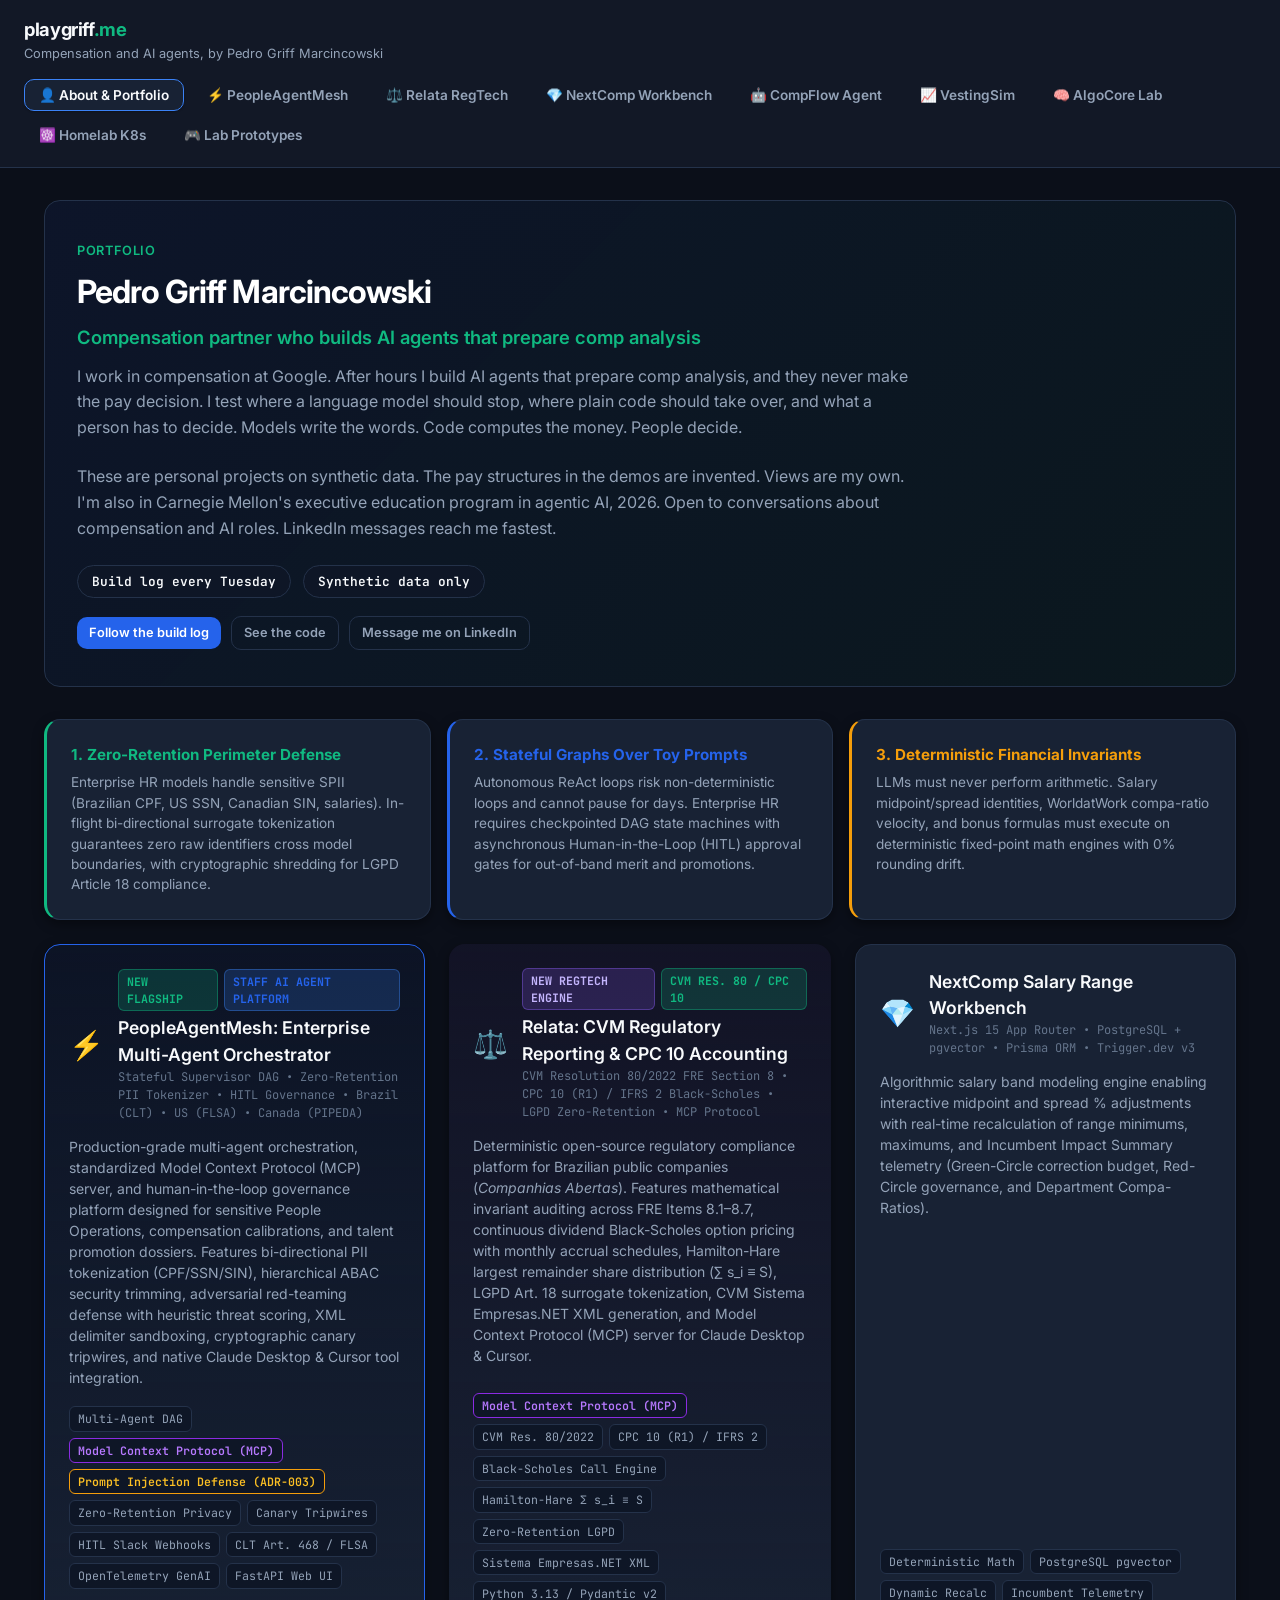
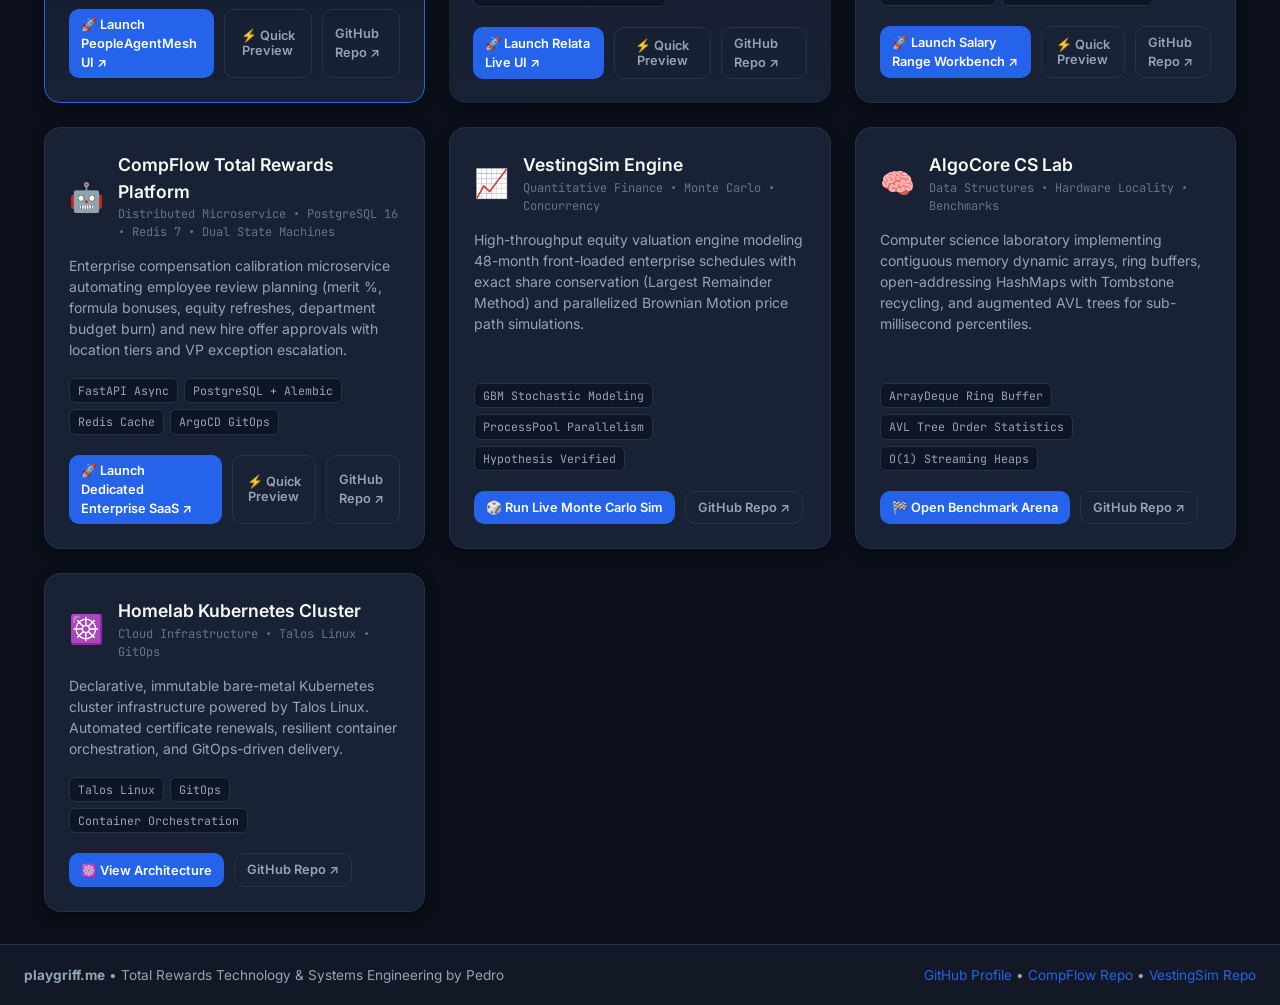
==== index.html @ 710b2ce7 "feat(site): head tags, preview card and new hero" ====
<!DOCTYPE html>
<html lang="en">
<head>
  <meta charset="UTF-8" />
  <meta name="viewport" content="width=device-width, initial-scale=1.0" />
  <title>Pedro Griff Marcincowski | Compensation partner who builds AI agents</title>
  <meta name="description" content="I work in compensation and build AI agents that prepare comp analysis. Models write the words. Code computes the money. People decide. Live demos, code and a weekly build log." />
  <meta name="theme-color" content="#0b0f19" />
  <link rel="canonical" href="https://www.playgriff.me/" />
  <link rel="icon" href="/favicon.svg" type="image/svg+xml" />
  <meta property="og:type" content="website" />
  <meta property="og:url" content="https://www.playgriff.me/" />
  <meta property="og:title" content="Pedro Griff Marcincowski | Compensation partner who builds AI agents" />
  <meta property="og:description" content="Models write the words. Code computes the money. People decide. Live demos, code and a weekly build log." />
  <meta property="og:image" content="https://www.playgriff.me/assets/og-card.png" />
  <meta property="og:image:width" content="1200" />
  <meta property="og:image:height" content="627" />
  <meta property="og:image:alt" content="Pedro Griff Marcincowski. Models write the words. Code computes the money. People decide." />
  <meta name="twitter:card" content="summary_large_image" />
  <script type="application/ld+json">
  {
    "@context": "https://schema.org",
    "@type": "Person",
    "name": "Pedro Griff Marcincowski",
    "url": "https://www.playgriff.me/",
    "description": "Compensation partner who builds AI agents that prepare comp analysis.",
    "sameAs": [
      "https://www.linkedin.com/in/pedrogriff/",
      "https://github.com/pedrogriff"
    ]
  }
  </script>
  <link rel="preconnect" href="https://fonts.googleapis.com" />
  <link rel="preconnect" href="https://fonts.gstatic.com" crossorigin />
  <link href="https://fonts.googleapis.com/css2?family=Inter:wght@400;500;600;700&family=JetBrains+Mono:wght@400;500;600&display=swap" rel="stylesheet" />
  <link rel="stylesheet" href="style.css" />
</head>
<body>

  <!-- ─── HEADER ───────────────────────────────────────────── -->
  <header class="app-header" role="banner">
    <div class="header-container">
      <div class="brand">
        <div>
          <h1 class="brand-title">playgriff<span class="dot-me">.me</span></h1>
          <p class="brand-subtitle">Compensation and AI agents, by Pedro Griff Marcincowski</p>
        </div>
      </div>
      <nav class="nav-tabs" role="tablist" aria-label="System Navigation">
        <button class="nav-btn active" data-tab="tab-all" id="btn-tab-all" role="tab">👤 About &amp; Portfolio</button>
        <button class="nav-btn" data-tab="tab-peoplemesh" id="btn-tab-peoplemesh" role="tab">⚡ PeopleAgentMesh</button>
        <button class="nav-btn" data-tab="tab-relata" id="btn-tab-relata" role="tab">⚖️ Relata RegTech</button>
        <button class="nav-btn" data-tab="tab-nextcomp" id="btn-tab-nextcomp" role="tab">💎 NextComp Workbench</button>
        <button class="nav-btn" data-tab="tab-compflow" id="btn-tab-compflow" role="tab">🤖 CompFlow Agent</button>
        <button class="nav-btn" data-tab="tab-vestingsim" id="btn-tab-vestingsim" role="tab">📈 VestingSim</button>
        <button class="nav-btn" data-tab="tab-algocore" id="btn-tab-algocore" role="tab">🧠 AlgoCore Lab</button>
        <button class="nav-btn" data-tab="tab-k8s" id="btn-tab-k8s" role="tab">☸️ Homelab K8s</button>
        <button class="nav-btn" data-tab="tab-labs" id="btn-tab-labs" role="tab">🎮 Lab Prototypes</button>
      </nav>
    </div>
  </header>

  <main class="main-content">
    
    <!-- ─── TAB: OVERVIEW (ALL SYSTEMS) ──────────────────────── -->
    <section class="tab-pane active" id="tab-all">
      <div class="hero-section">
        <div class="hero-tag">Portfolio</div>
        <h2 class="hero-title">Pedro Griff Marcincowski</h2>
        <p class="hero-subtitle" style="font-size: 1.15rem; color: var(--accent-emerald); font-weight: 600; margin-top: -4px; margin-bottom: 12px;">
          Compensation partner who builds AI agents that prepare comp analysis
        </p>
        <p class="hero-desc">
          I work in compensation at Google. After hours I build AI agents that prepare comp analysis, and they never make the pay decision. I test where a language model should stop, where plain code should take over, and what a person has to decide. Models write the words. Code computes the money. People decide.
        </p>
        <p class="hero-desc">
          These are personal projects on synthetic data. The pay structures in the demos are invented. Views are my own. I'm also in Carnegie Mellon's executive education program in agentic AI, 2026.
          Open to conversations about compensation and AI roles. LinkedIn messages reach me fastest.
        </p>
        <div class="hero-stats">
          <div class="stat-pill">Build log every Tuesday</div>
          <div class="stat-pill">Synthetic data only</div>
        </div>
        <div style="margin-top: 18px; display: flex; gap: 10px; align-items: center; flex-wrap: wrap;">
          <a href="https://www.linkedin.com/in/pedrogriff/" target="_blank" rel="me noopener" class="btn btn-sm btn-primary">Follow the build log</a>
          <a href="https://github.com/pedrogriff/comp-insight-advisor" target="_blank" rel="noopener" class="btn btn-sm btn-outline">See the code</a>
          <a href="https://www.linkedin.com/in/pedrogriff/" target="_blank" rel="noopener" class="btn btn-sm btn-outline">Message me on LinkedIn</a>
        </div>
      </div>

      <!-- Technical Thesis: Why Agentic HR Requires Systems Rigor -->
      <div class="philosophy-grid" style="display: grid; grid-template-columns: repeat(auto-fit, minmax(300px, 1fr)); gap: 16px; margin: 24px 0;">
        <div class="system-card" style="border-left: 3px solid var(--accent-emerald);">
          <h4 style="color: var(--accent-emerald); font-size: 0.95rem; margin-bottom: 6px;">1. Zero-Retention Perimeter Defense</h4>
          <p style="font-size: 0.85rem; color: var(--text-secondary); line-height: 1.5;">
            Enterprise HR models handle sensitive SPII (Brazilian CPF, US SSN, Canadian SIN, salaries). In-flight bi-directional surrogate tokenization guarantees zero raw identifiers cross model boundaries, with cryptographic shredding for LGPD Article 18 compliance.
          </p>
        </div>
        <div class="system-card" style="border-left: 3px solid var(--accent-blue);">
          <h4 style="color: var(--accent-blue); font-size: 0.95rem; margin-bottom: 6px;">2. Stateful Graphs Over Toy Prompts</h4>
          <p style="font-size: 0.85rem; color: var(--text-secondary); line-height: 1.5;">
            Autonomous ReAct loops risk non-deterministic loops and cannot pause for days. Enterprise HR requires checkpointed DAG state machines with asynchronous Human-in-the-Loop (HITL) approval gates for out-of-band merit and promotions.
          </p>
        </div>
        <div class="system-card" style="border-left: 3px solid var(--accent-amber);">
          <h4 style="color: var(--accent-amber); font-size: 0.95rem; margin-bottom: 6px;">3. Deterministic Financial Invariants</h4>
          <p style="font-size: 0.85rem; color: var(--text-secondary); line-height: 1.5;">
            LLMs must never perform arithmetic. Salary midpoint/spread identities, WorldatWork compa-ratio velocity, and bonus formulas must execute on deterministic fixed-point math engines with 0% rounding drift.
          </p>
        </div>
      </div>

      <div class="systems-grid">
        <!-- Card 1 (FLAGSHIP): PeopleAgentMesh -->
        <div class="system-card" style="border: 1px solid var(--accent-blue); background: linear-gradient(180deg, rgba(37, 99, 235, 0.06) 0%, var(--bg-card) 100%);">
          <div class="sys-header">
            <span class="sys-icon">⚡</span>
            <div>
              <div style="display: flex; gap: 6px; align-items: center; margin-bottom: 4px;">
                <span class="tag" style="background: rgba(16, 185, 129, 0.2); color: var(--accent-emerald); font-weight: 700; border-color: rgba(16, 185, 129, 0.4);">NEW FLAGSHIP</span>
                <span class="tag" style="background: rgba(59, 130, 246, 0.2); color: var(--accent-blue); font-weight: 700; border-color: rgba(59, 130, 246, 0.4);">STAFF AI AGENT PLATFORM</span>
              </div>
              <h3 class="sys-title">PeopleAgentMesh: Enterprise Multi-Agent Orchestrator</h3>
              <p class="sys-meta">Stateful Supervisor DAG • Zero-Retention PII Tokenizer • HITL Governance • Brazil (CLT) • US (FLSA) • Canada (PIPEDA)</p>
            </div>
          </div>
          <p class="sys-desc">
            Production-grade multi-agent orchestration, standardized Model Context Protocol (MCP) server, and human-in-the-loop governance platform designed for sensitive People Operations, compensation calibrations, and talent promotion dossiers. Features bi-directional PII tokenization (CPF/SSN/SIN), hierarchical ABAC security trimming, adversarial red-teaming defense with heuristic threat scoring, XML delimiter sandboxing, cryptographic canary tripwires, and native Claude Desktop & Cursor tool integration.
          </p>
          <div class="sys-tags">
            <span class="tag">Multi-Agent DAG</span>
            <span class="tag" style="border-color: #8a2be2; color: #b779ff; font-weight: 600;">Model Context Protocol (MCP)</span>
            <span class="tag" style="border-color: #f59e0b; color: #fbbf24; font-weight: 600;">Prompt Injection Defense (ADR-003)</span>
            <span class="tag">Zero-Retention Privacy</span>
            <span class="tag">Canary Tripwires</span>
            <span class="tag">HITL Slack Webhooks</span>
            <span class="tag">CLT Art. 468 / FLSA</span>
            <span class="tag">OpenTelemetry GenAI</span>
            <span class="tag">FastAPI Web UI</span>
          </div>
          <div class="sys-actions">
            <a href="people-agent-mesh/" class="btn btn-sm btn-primary">🚀 Launch PeopleAgentMesh UI ↗</a>
            <button class="btn btn-sm btn-outline jump-tab-btn" data-target="tab-peoplemesh">⚡ Quick Preview</button>
            <a href="https://github.com/pedrogriff/people-agent-mesh" target="_blank" rel="noopener" class="btn btn-sm btn-outline">GitHub Repo ↗</a>
          </div>
        </div>

        <!-- Card: Relata CVM Regulatory Platform & CPC 10 Accounting Engine -->
        <div class="system-card" style="border: 1px solid var(--accent-purple); background: linear-gradient(180deg, rgba(139, 92, 246, 0.06) 0%, var(--bg-card) 100%);">
          <div class="sys-header">
            <span class="sys-icon">⚖️</span>
            <div>
              <div style="display: flex; gap: 6px; align-items: center; margin-bottom: 4px;">
                <span class="tag" style="background: rgba(139, 92, 246, 0.2); color: #c4b5fd; font-weight: 700; border-color: rgba(139, 92, 246, 0.4);">NEW REGTECH ENGINE</span>
                <span class="tag" style="background: rgba(16, 185, 129, 0.2); color: var(--accent-emerald); font-weight: 700; border-color: rgba(16, 185, 129, 0.4);">CVM RES. 80 / CPC 10</span>
              </div>
              <h3 class="sys-title">Relata: CVM Regulatory Reporting &amp; CPC 10 Accounting</h3>
              <p class="sys-meta">CVM Resolution 80/2022 FRE Section 8 • CPC 10 (R1) / IFRS 2 Black-Scholes • LGPD Zero-Retention • MCP Protocol</p>
            </div>
          </div>
          <p class="sys-desc">
            Deterministic open-source regulatory compliance platform for Brazilian public companies (<em>Companhias Abertas</em>). Features mathematical invariant auditing across FRE Items 8.1–8.7, continuous dividend Black-Scholes option pricing with monthly accrual schedules, Hamilton-Hare largest remainder share distribution (&sum; s_i &equiv; S), LGPD Art. 18 surrogate tokenization, CVM Sistema Empresas.NET XML generation, and Model Context Protocol (MCP) server for Claude Desktop &amp; Cursor.
          </p>
          <div class="sys-tags">
            <span class="tag" style="border-color: #8a2be2; color: #b779ff; font-weight: 600;">Model Context Protocol (MCP)</span>
            <span class="tag">CVM Res. 80/2022</span>
            <span class="tag">CPC 10 (R1) / IFRS 2</span>
            <span class="tag">Black-Scholes Call Engine</span>
            <span class="tag">Hamilton-Hare &Sigma; s_i &equiv; S</span>
            <span class="tag">Zero-Retention LGPD</span>
            <span class="tag">Sistema Empresas.NET XML</span>
            <span class="tag">Python 3.13 / Pydantic v2</span>
          </div>
          <div class="sys-actions">
            <a href="relata/" class="btn btn-sm btn-primary">🚀 Launch Relata Live UI ↗</a>
            <button class="btn btn-sm btn-outline jump-tab-btn" data-target="tab-relata">⚡ Quick Preview</button>
            <a href="https://github.com/pedrogriff/relata" target="_blank" rel="noopener" class="btn btn-sm btn-outline">GitHub Repo ↗</a>
          </div>
        </div>

        <!-- Card: NextComp Salary Range Workbench -->
        <div class="system-card">
          <div class="sys-header">
            <span class="sys-icon">💎</span>
            <div>
              <h3 class="sys-title">NextComp Salary Range Workbench</h3>
              <p class="sys-meta">Next.js 15 App Router • PostgreSQL + pgvector • Prisma ORM • Trigger.dev v3</p>
            </div>
          </div>
          <p class="sys-desc">
            Algorithmic salary band modeling engine enabling interactive midpoint and spread % adjustments with real-time recalculation of range minimums, maximums, and Incumbent Impact Summary telemetry (Green-Circle correction budget, Red-Circle governance, and Department Compa-Ratios).
          </p>
          <div class="sys-tags">
            <span class="tag">Deterministic Math</span>
            <span class="tag">PostgreSQL pgvector</span>
            <span class="tag">Dynamic Recalc</span>
            <span class="tag">Incumbent Telemetry</span>
          </div>
          <div class="sys-actions">
            <a href="nextcomp/" class="btn btn-sm btn-primary">🚀 Launch Salary Range Workbench ↗</a>
            <button class="btn btn-sm btn-outline jump-tab-btn" data-target="tab-nextcomp">⚡ Quick Preview</button>
            <a href="https://github.com/pedrogriff/nextcomp" target="_blank" rel="noopener" class="btn btn-sm btn-outline">GitHub Repo ↗</a>
          </div>
        </div>

        <!-- Card 1: CompFlow Platform -->
        <div class="system-card">
          <div class="sys-header">
            <span class="sys-icon">🤖</span>
            <div>
              <h3 class="sys-title">CompFlow Total Rewards Platform</h3>
              <p class="sys-meta">Distributed Microservice • PostgreSQL 16 • Redis 7 • Dual State Machines</p>
            </div>
          </div>
          <p class="sys-desc">
            Enterprise compensation calibration microservice automating employee review planning (merit %, formula bonuses, equity refreshes, department budget burn) and new hire offer approvals with location tiers and VP exception escalation.
          </p>
          <div class="sys-tags">
            <span class="tag">FastAPI Async</span>
            <span class="tag">PostgreSQL + Alembic</span>
            <span class="tag">Redis Cache</span>
            <span class="tag">ArgoCD GitOps</span>
          </div>
          <div class="sys-actions">
            <a href="compflow/" class="btn btn-sm btn-primary">🚀 Launch Dedicated Enterprise SaaS ↗</a>
            <button class="btn btn-sm btn-outline jump-tab-btn" data-target="tab-compflow">⚡ Quick Preview</button>
            <a href="https://github.com/pedrogriff/comp-flow-platform" target="_blank" rel="noopener" class="btn btn-sm btn-outline">GitHub Repo ↗</a>
          </div>
        </div>

        <!-- Card 2: VestingSim Engine -->
        <div class="system-card">
          <div class="sys-header">
            <span class="sys-icon">📈</span>
            <div>
              <h3 class="sys-title">VestingSim Engine</h3>
              <p class="sys-meta">Quantitative Finance • Monte Carlo • Concurrency</p>
            </div>
          </div>
          <p class="sys-desc">
            High-throughput equity valuation engine modeling 48-month front-loaded enterprise schedules with exact share conservation (Largest Remainder Method) and parallelized Brownian Motion price path simulations.
          </p>
          <div class="sys-tags">
            <span class="tag">GBM Stochastic Modeling</span>
            <span class="tag">ProcessPool Parallelism</span>
            <span class="tag">Hypothesis Verified</span>
          </div>
          <div class="sys-actions">
            <button class="btn btn-sm btn-primary jump-tab-btn" data-target="tab-vestingsim">🎲 Run Live Monte Carlo Sim</button>
            <a href="https://github.com/pedrogriff/vesting-sim-engine" target="_blank" rel="noopener" class="btn btn-sm btn-outline">GitHub Repo ↗</a>
          </div>
        </div>

        <!-- Card 3: AlgoCore CS Lab -->
        <div class="system-card">
          <div class="sys-header">
            <span class="sys-icon">🧠</span>
            <div>
              <h3 class="sys-title">AlgoCore CS Lab</h3>
              <p class="sys-meta">Data Structures • Hardware Locality • Benchmarks</p>
            </div>
          </div>
          <p class="sys-desc">
            Computer science laboratory implementing contiguous memory dynamic arrays, ring buffers, open-addressing HashMaps with Tombstone recycling, and augmented AVL trees for sub-millisecond percentiles.
          </p>
          <div class="sys-tags">
            <span class="tag">ArrayDeque Ring Buffer</span>
            <span class="tag">AVL Tree Order Statistics</span>
            <span class="tag">O(1) Streaming Heaps</span>
          </div>
          <div class="sys-actions">
            <button class="btn btn-sm btn-primary jump-tab-btn" data-target="tab-algocore">🏁 Open Benchmark Arena</button>
            <a href="https://github.com/pedrogriff/algocore-ds" target="_blank" rel="noopener" class="btn btn-sm btn-outline">GitHub Repo ↗</a>
          </div>
        </div>

        <!-- Card 4: Homelab K8s -->
        <div class="system-card">
          <div class="sys-header">
            <span class="sys-icon">☸️</span>
            <div>
              <h3 class="sys-title">Homelab Kubernetes Cluster</h3>
              <p class="sys-meta">Cloud Infrastructure • Talos Linux • GitOps</p>
            </div>
          </div>
          <p class="sys-desc">
            Declarative, immutable bare-metal Kubernetes cluster infrastructure powered by Talos Linux. Automated certificate renewals, resilient container orchestration, and GitOps-driven delivery.
          </p>
          <div class="sys-tags">
            <span class="tag">Talos Linux</span>
            <span class="tag">GitOps</span>
            <span class="tag">Container Orchestration</span>
          </div>
          <div class="sys-actions">
            <button class="btn btn-sm btn-primary jump-tab-btn" data-target="tab-k8s">☸️ View Architecture</button>
            <a href="https://github.com/pedrogriff/homelab-k8s-talos" target="_blank" rel="noopener" class="btn btn-sm btn-outline">GitHub Repo ↗</a>
          </div>
        </div>
      </div>
    </section>

    <!-- ─── TAB: PEOPLEAGENTMESH (FLAGSHIP PLATFORM) ──────────── -->
    <section class="tab-pane" id="tab-peoplemesh">
      <div class="section-intro">
        <div class="intro-tag">Staff AI Agent Architecture</div>
        <h2>PeopleAgentMesh: Enterprise Multi-Agent Orchestrator &amp; HITL Governance</h2>
        <p>Production-grade agent platform for sensitive <strong>People Operations, Compensation Planning, and Talent Promotion Reviews</strong> across <strong>Brazil 🇧🇷, United States 🇺🇸, and Canada 🇨🇦</strong>. Features a stateful DAG with pause/resume execution, zero-retention PII tokenization, statutory labor verification, and interactive executive review checkpoints.</p>
        <div style="margin-top: 14px; display: flex; gap: 10px; align-items: center; flex-wrap: wrap;">
          <a href="people-agent-mesh/" class="btn btn-primary">🚀 Launch Full-Screen PeopleAgentMesh UI ↗</a>
          <a href="https://github.com/pedrogriff/people-agent-mesh" target="_blank" rel="noopener" class="btn btn-outline">GitHub Repository ↗</a>
          <span style="font-size: 0.8rem; color: var(--text-muted);">Includes Live DAG Visualizer, Zero-Retention Playground, and CI Benchmark Evals</span>
        </div>
      </div>

      <!-- Embedded Showcase for Instant Live Interaction -->
      <div style="margin-top: 24px; border: 1px solid var(--border-subtle); border-radius: var(--radius-lg); overflow: hidden; background: var(--bg-surface); box-shadow: var(--shadow-lg);">
        <iframe 
          src="people-agent-mesh/index.html" 
          width="100%" 
          height="880px" 
          frameborder="0"
          title="PeopleAgentMesh Live Platform"
          style="display: block; border: none;">
        </iframe>
      </div>
    </section>

    <!-- ─── TAB: RELATA REGTECH & ACCOUNTING ENGINE ────────────── -->
    <section class="tab-pane" id="tab-relata">
      <div class="section-intro">
        <div class="intro-tag">RegTech &amp; Statutory Compensation Engine</div>
        <h2>Relata: CVM Regulatory Reporting &amp; CPC 10 Accounting Platform</h2>
        <p>Deterministic open-source regulatory compliance platform for Brazilian public companies (<em>Companhias Abertas</em>) under <strong>CVM Resolução nº 80/2022 Seção 8</strong> and <strong>CPC 10 (R1) / IFRS 2</strong>. Integrates continuous dividend Black-Scholes option pricing, exact integer share conservation (Hamilton-Hare &sum; s_i &equiv; S), zero-retention LGPD Art. 18 surrogate tokenization, and a <strong>Model Context Protocol (MCP)</strong> server that exposes these tools to Claude Desktop and Cursor.</p>
        <div style="margin-top: 14px; display: flex; gap: 10px; align-items: center; flex-wrap: wrap;">
          <a href="relata/" class="btn btn-primary">🚀 Launch Full-Screen Relata Workbench ↗</a>
          <a href="https://github.com/pedrogriff/relata" target="_blank" rel="noopener" class="btn btn-outline">GitHub Repository ↗</a>
          <span style="font-size: 0.8rem; color: var(--text-muted);">Includes Live CPC 10 Valuator, Invariant Reconciler, Empresas.NET XML &amp; MCP Console</span>
        </div>
      </div>

      <!-- Embedded Showcase for Instant Live Interaction -->
      <div style="margin-top: 24px; border: 1px solid var(--border-subtle); border-radius: var(--radius-lg); overflow: hidden; background: var(--bg-surface); box-shadow: var(--shadow-lg);">
        <iframe 
          src="relata/index.html" 
          width="100%" 
          height="920px" 
          frameborder="0"
          title="Relata Live Regulatory Workbench"
          style="display: block; border: none;">
        </iframe>
      </div>
    </section>

    <!-- ─── TAB: NEXTCOMP SALARY RANGE WORKBENCH ─────────────── -->
    <section class="tab-pane" id="tab-nextcomp">
      <div class="section-intro">
        <div class="intro-tag">Algorithmic Total Rewards Engine &amp; Modeling</div>
        <h2>NextComp: Salary Range Workbench &amp; Incumbent Impact Telemetry</h2>
        <p>Interactive compensation modeling workbench engineered with <strong>Next.js 15 App Router</strong>, <strong>PostgreSQL + pgvector</strong>, and <strong>Deterministic Mathematical Formulas</strong>. Allows compensation leaders to adjust midpoints and spreads with immediate recalculation of band bounds and real-time incumbent circle telemetry.</p>
        <div style="margin-top: 14px; display: flex; gap: 10px; align-items: center; flex-wrap: wrap;">
          <a href="nextcomp/" class="btn btn-primary">🚀 Launch Dedicated Salary Range Workbench ↗</a>
          <a href="https://github.com/pedrogriff/nextcomp" target="_blank" rel="noopener" class="btn btn-outline">GitHub Repository ↗</a>
          <span style="font-size: 0.8rem; color: var(--text-muted);">Includes Real-Time Recalculations, Green-Circle Correction Budgets, and Roster Drilldown</span>
        </div>
      </div>

      <div class="systems-grid" style="margin-top: 20px;">
        <div class="system-card">
          <div class="sys-header">
            <span class="sys-icon">⚡</span>
            <div>
              <h3 class="sys-title">Mathematical Rigor &amp; Formula Identities</h3>
              <p class="sys-meta">Strict PRD Mathematical Conformance</p>
            </div>
          </div>
          <p class="sys-desc">
            Exact formula reciprocal invariants verified via Vitest:
            <br>• $\text{Min} = \text{Mid} / (1 + \text{Spread} / 2)$
            <br>• $\text{Max} = \text{Min} \times (1 + \text{Spread})$
            <br>• $\text{Green Circle Budget} = \sum_{\text{Base} < \text{Min}} (\text{Min} - \text{Base})$
          </p>
        </div>

        <div class="system-card">
          <div class="sys-header">
            <span class="sys-icon">🟢</span>
            <div>
              <h3 class="sys-title">Incumbent Circle Impact Summary</h3>
              <p class="sys-meta">Real-Time Equity Gap Auditing</p>
            </div>
          </div>
          <p class="sys-desc">
            Instantly flags underpaid incumbents below range minimum (Green Circle) and overpaid incumbents exceeding range maximum (Red Circle), quantifying the exact dollar budget required to restore internal equity.
          </p>
        </div>

        <div class="system-card">
          <div class="sys-header">
            <span class="sys-icon">📊</span>
            <div>
              <h3 class="sys-title">Live Interactive Simulation</h3>
              <p class="sys-meta">Instant Client Re-Evaluation</p>
            </div>
          </div>
          <p class="sys-desc">
            Test market inflation bumps (+3%, +5%) or normalize spreads across 18 career bands across Engineering, Product, and Design without page reloads.
          </p>
        </div>
      </div>
    </section>

    <!-- ─── TAB: COMPFLOW AGENT (TOTAL REWARDS PLATFORM) ───── -->
    <section class="tab-pane" id="tab-compflow">
      <p class="sys-meta">Synthetic data. Levels, ratings, zones and offers are invented.</p>
      <div class="section-intro">
        <div class="intro-tag">Distributed Microservice &amp; Agentic AI</div>
        <h2>CompFlow: Total Rewards Planning &amp; Offer Orchestration Platform</h2>
        <p>Enterprise compensation calibration engine managing both <strong>Current Employee Annual Review Planning</strong> (Merit %, Formula Bonus, Equity Refreshes &amp; Department Budgets) and <strong>New Hire Candidate Offers</strong> with location-tiered salary bands and automated VP exception escalation.</p>
        <div style="margin-top: 14px; display: flex; gap: 10px; align-items: center; flex-wrap: wrap;">
          <a href="compflow/" class="btn btn-primary">🚀 Launch Full-Screen Enterprise SaaS Platform ↗</a>
          <span style="font-size: 0.8rem; color: var(--text-muted);">Includes Multi-User Personas, Spreadsheet Calibration, and VP Exception Queue</span>
        </div>
      </div>

      <!-- Sub-Navigation Bar -->
      <div class="subnav-bar">
        <button class="subnav-btn active" data-subpane="subpane-employee">👔 Employee Annual Planning</button>
        <button class="subnav-btn" data-subpane="subpane-offer">🤝 New Hire Offer Studio</button>
        <button class="subnav-btn" data-subpane="subpane-budget">📊 Department Budget Pools</button>
        <button class="subnav-btn" data-subpane="subpane-api">🔌 Microservice API Explorer</button>
      </div>

      <!-- 1. SUBPANE: EMPLOYEE ANNUAL PLANNING -->
      <div class="subpane active" id="subpane-employee">
        <div class="grid-2col">
          <!-- Proposal Input Form -->
          <div class="card card-form">
            <div class="card-header">
              <h3>📝 Employee Merit &amp; Bonus Proposal</h3>
              <span class="badge badge-neutral">Cycle: FY2026</span>
            </div>

            <form id="compflow-form">
              <div class="form-row">
                <div class="form-group">
                  <label for="input-level">Job Level</label>
                  <select id="input-level" class="form-control">
                    <option value="IC1">IC1 Associate</option>
                    <option value="IC2">IC2 Professional</option>
                    <option value="IC3" selected>IC3 Senior</option>
                    <option value="IC4">IC4 Lead</option>
                    <option value="IC5">IC5 Principal</option>
                    <option value="IC6">IC6 Distinguished</option>
                  </select>
                </div>
                <div class="form-group">
                  <label for="input-geo">Location Tier</label>
                  <select id="input-geo" class="form-control">
                    <option value="US_ZONE_1" selected>US Zone A (100%)</option>
                    <option value="US_ZONE_2">US Zone B (90%)</option>
                    <option value="US_ZONE_3">US Zone C (80%)</option>
                  </select>
                </div>
              </div>

              <div class="form-group">
                <label for="input-rating">Performance Rating</label>
                <select id="input-rating" class="form-control">
                  <option value="RATING_1">Rating 1</option>
                  <option value="RATING_2" selected>Rating 2</option>
                  <option value="RATING_3">Rating 3</option>
                  <option value="RATING_4">Rating 4</option>
                  <option value="RATING_5">Rating 5</option>
                </select>
              </div>

              <div class="form-row">
                <div class="form-group">
                  <label for="input-current-base">Current Base Salary ($)</label>
                  <input type="number" id="input-current-base" class="form-control" value="230000" step="5000">
                </div>
                <div class="form-group">
                  <label for="input-proposed-base">Proposed Base Salary ($)</label>
                  <input type="number" id="input-proposed-base" class="form-control" value="245000" step="5000">
                </div>
              </div>

              <!-- Performance Bonus Formula Controls -->
              <div class="form-row">
                <div class="form-group">
                  <label for="input-individual-multiplier">Individual Multiplier</label>
                  <input type="number" id="input-individual-multiplier" class="form-control" value="1.10" step="0.05" min="0.0" max="2.0">
                </div>
                <div class="form-group">
                  <label for="input-company-multiplier">Company Multiplier</label>
                  <input type="number" id="input-company-multiplier" class="form-control" value="1.05" step="0.05" min="0.5" max="1.5">
                </div>
              </div>

              <div class="form-group">
                <label for="input-proposed-rsus">Proposed Equity Refresh (RSUs)</label>
                <input type="number" id="input-proposed-rsus" class="form-control" value="950" step="50">
                <span class="field-hint" id="hint-equity-target">IC3 Zone A Target: 900 RSUs (Bonus Target: 15%)</span>
              </div>

              <button type="submit" id="btn-audit-proposal" class="btn btn-primary btn-block">
                🚀 Run Autonomous Agentic Audit
              </button>
            </form>
          </div>

          <!-- Agent Decision & Execution Stream -->
          <div class="card card-audit">
            <div class="card-header">
              <h3>⚡ Agentic Calibration Stream</h3>
              <span class="badge" id="badge-decision-state">READY</span>
            </div>

            <!-- State Machine Progress Indicator -->
            <div class="state-progress">
              <div class="state-step active" id="step-draft">1. Draft</div>
              <div class="state-step" id="step-submitted">2. Submitted</div>
              <div class="state-step" id="step-auditing">3. Agent Audit</div>
              <div class="state-step" id="step-decision">4. Outcome</div>
            </div>

            <!-- Decision Output Banner -->
            <div class="decision-banner" id="decision-banner">
              <div class="decision-title" id="decision-title">Awaiting Proposal Submission</div>
              <p class="decision-text" id="decision-text">Click "Run Autonomous Agentic Audit" to trigger multi-tool compliance verification.</p>
            </div>

            <!-- Key Metrics Badges -->
            <div class="metrics-grid">
              <div class="metric-card">
                <div class="metric-label">Compa-Ratio</div>
                <div class="metric-val" id="metric-compa-ratio">0.980</div>
                <div class="metric-sub" id="metric-compa-status">Mid: $250,000</div>
              </div>
              <div class="metric-card">
                <div class="metric-label">Calculated Bonus</div>
                <div class="metric-val" id="metric-bonus-amt">$42,446</div>
                <div class="metric-sub" id="metric-bonus-sub">15% Target × 1.155x</div>
              </div>
              <div class="metric-card">
                <div class="metric-label">Merit Velocity</div>
                <div class="metric-val" id="metric-velocity">+6.5%</div>
                <div class="metric-sub">Cap: +20.0%</div>
              </div>
            </div>

            <!-- Live Tool Inspection Feed -->
            <div class="tool-log-container">
              <div class="tool-log-header">Deterministic Tool Invocation Feed</div>
              <div class="tool-log-feed" id="tool-log-feed">
                <div class="log-entry log-dim">[System Ready] Connected to deterministic calibration tools.</div>
              </div>
            </div>
          </div>
        </div>
      </div>

      <!-- 2. SUBPANE: NEW HIRE CANDIDATE OFFER STUDIO -->
      <div class="subpane" id="subpane-offer">
        <div class="grid-2col">
          <!-- Offer Form -->
          <div class="card card-form">
            <div class="card-header">
              <h3>🤝 Candidate Offer Package Builder</h3>
              <span class="badge badge-neutral">Recruiting Workflow</span>
            </div>

            <form id="offer-form">
              <div class="form-row">
                <div class="form-group">
                  <label for="offer-candidate-name">Candidate Name</label>
                  <input type="text" id="offer-candidate-name" class="form-control" value="Cassandra Vance">
                </div>
                <div class="form-group">
                  <label for="offer-dept">Target Department</label>
                  <select id="offer-dept" class="form-control">
                    <option value="INFRA">Core Systems &amp; Infrastructure</option>
                    <option value="ML">Machine Learning &amp; AI Platform</option>
                    <option value="HRTECH">Total Rewards &amp; People Tech</option>
                  </select>
                </div>
              </div>

              <div class="form-row">
                <div class="form-group">
                  <label for="offer-level">Job Level</label>
                  <select id="offer-level" class="form-control">
                    <option value="IC1">IC1 Associate</option>
                    <option value="IC2">IC2 Professional</option>
                    <option value="IC3" selected>IC3 Senior</option>
                    <option value="IC4">IC4 Lead</option>
                    <option value="IC5">IC5 Principal</option>
                    <option value="IC6">IC6 Distinguished</option>
                  </select>
                </div>
                <div class="form-group">
                  <label for="offer-geo">Candidate Location Tier</label>
                  <select id="offer-geo" class="form-control">
                    <option value="US_ZONE_1" selected>US Zone A (100%)</option>
                    <option value="US_ZONE_2">US Zone B (90%)</option>
                    <option value="US_ZONE_3">US Zone C (80%)</option>
                  </select>
                </div>
              </div>

              <div class="form-row">
                <div class="form-group">
                  <label for="offer-base">Proposed Base Salary ($)</label>
                  <input type="number" id="offer-base" class="form-control" value="240000" step="5000">
                </div>
                <div class="form-group">
                  <label for="offer-signon">Sign-on Bonus ($)</label>
                  <input type="number" id="offer-signon" class="form-control" value="35000" step="5000">
                  <span class="field-hint" id="offer-signon-hint">Threshold: &gt;$50k triggers VP Exception</span>
                </div>
              </div>

              <div class="form-group">
                <label for="offer-equity">New Hire Equity Grant (RSUs)</label>
                <input type="number" id="offer-equity" class="form-control" value="1000" step="50">
                <span class="field-hint" id="offer-equity-hint">IC3 Zone A Guideline: 900 RSUs (Max: 1,350 RSUs)</span>
              </div>

              <button type="submit" id="btn-audit-offer" class="btn btn-primary btn-block">
                ⚡ Audit Candidate Offer Package
              </button>
            </form>
          </div>

          <!-- Offer Decision Stream & Compensation Breakdown -->
          <div class="card card-audit">
            <div class="card-header">
              <h3>📄 Offer Approval Lifecycle</h3>
              <span class="badge" id="offer-badge-state">OFFER DRAFT</span>
            </div>

            <!-- Offer Lifecycle Steps -->
            <div class="state-progress">
              <div class="state-step active" id="ostep-draft">1. Draft</div>
              <div class="state-step" id="ostep-audit">2. Audited</div>
              <div class="state-step" id="ostep-approved">3. Approved</div>
              <div class="state-step" id="ostep-extended">4. Extended</div>
              <div class="state-step" id="ostep-accepted">5. Accepted</div>
            </div>

            <div class="decision-banner" id="offer-decision-banner">
              <div class="decision-title" id="offer-decision-title">Ready for Policy Audit</div>
              <p class="decision-text" id="offer-decision-text">Audit offer terms against salary bands, sign-on thresholds, and equity guidelines.</p>
            </div>

            <!-- Total Comp Breakdown -->
            <div class="comp-pill-group">
              <div class="comp-pill">Base: <strong id="pill-base">$240,000</strong></div>
              <div class="comp-pill">Target Bonus (15%): <strong id="pill-bonus">$36,000</strong></div>
              <div class="comp-pill">Sign-on: <strong id="pill-signon">$35,000</strong></div>
              <div class="comp-pill">Total Target Cash: <strong id="pill-ttc">$276,000</strong></div>
              <div class="comp-pill">First-Year Direct Comp: <strong id="pill-y1tc">$311,000</strong></div>
            </div>

            <div class="sys-actions" style="margin-top: 14px; gap: 8px;">
              <button type="button" class="btn btn-sm btn-outline" id="btn-offer-vp-approve" style="display: none;">✍️ Sign VP Exception</button>
              <button type="button" class="btn btn-sm btn-primary" id="btn-offer-extend" style="display: none;">📨 Extend Offer Letter</button>
              <button type="button" class="btn btn-sm btn-outline" id="btn-offer-accept" style="display: none;">🎉 Record Acceptance</button>
            </div>

            <div class="tool-log-container" style="margin-top: 14px;">
              <div class="tool-log-header">Offer Policy Verification Log</div>
              <div class="tool-log-feed" id="offer-log-feed">
                <div class="log-entry log-dim">[System Ready] Configured with location tier factors (Zone A: 1.0, Zone B: 0.9, Zone C: 0.8).</div>
              </div>
            </div>
          </div>
        </div>
      </div>

      <!-- 3. SUBPANE: DEPARTMENT BUDGET POOLS -->
      <div class="subpane" id="subpane-budget">
        <div class="card">
          <div class="card-header">
            <h3>📊 FY2026 Departmental Budget Depletion Gauges</h3>
            <span class="badge badge-success">Atomic Redis Counters</span>
          </div>
          <p class="card-desc">Real-time budget pool governance tracking merit salary burn, performance bonus reserves, and equity allocation ceilings across engineering departments.</p>

          <div class="budget-meter-container">
            <!-- Metric 1: Merit Budget -->
            <div class="budget-meter-item">
              <div class="budget-meter-header">
                <div><strong>Platform Engineering — Merit Increase Budget</strong></div>
                <div><span id="budget-merit-spent">$184,500</span> / <span id="budget-merit-allocated">$320,000</span> (<strong id="budget-merit-pct">57.7%</strong>)</div>
              </div>
              <div class="budget-meter-bar">
                <div class="budget-meter-fill fill-emerald" id="bar-merit-fill" style="width: 57.7%;"></div>
              </div>
            </div>

            <!-- Metric 2: Bonus Pool -->
            <div class="budget-meter-item">
              <div class="budget-meter-header">
                <div><strong>Bonus Pool Funding (105% Company Multiplier)</strong></div>
                <div><span id="budget-bonus-spent">$252,000</span> / <span id="budget-bonus-allocated">$240,000</span> (<strong id="budget-bonus-pct">105.0%</strong>)</div>
              </div>
              <div class="budget-meter-bar">
                <div class="budget-meter-fill fill-blue" id="bar-bonus-fill" style="width: 85%;"></div>
              </div>
            </div>

            <!-- Metric 3: Equity Pool -->
            <div class="budget-meter-item">
              <div class="budget-meter-header">
                <div><strong>Equity Share Allocation Pool (RSUs)</strong></div>
                <div><span id="budget-equity-spent">24,600 RSUs</span> / <span id="budget-equity-allocated">36,000 RSUs</span> (<strong id="budget-equity-pct">68.3%</strong>)</div>
              </div>
              <div class="budget-meter-bar">
                <div class="budget-meter-fill fill-amber" id="bar-equity-fill" style="width: 68.3%;"></div>
              </div>
            </div>
          </div>
        </div>
      </div>

      <!-- 4. SUBPANE: MICROSERVICE API EXPLORER -->
      <div class="subpane" id="subpane-api">
        <div class="card">
          <div class="card-header">
            <h3>🔌 CompFlow Microservice REST API Surface (`/api/v1`)</h3>
            <span class="badge badge-success" id="api-status-badge">⚡ K8s Service Online</span>
          </div>
          <p class="card-desc">Explore the live asynchronous FastAPI microservice endpoints backed by PostgreSQL 16, Redis 7 caching, and ArgoCD GitOps on Talos Kubernetes.</p>

          <div class="api-grid">
            <div class="api-card">
              <div class="api-left">
                <span class="method-tag method-post">POST</span>
                <div>
                  <div class="api-path">/api/v1/auth/login</div>
                  <div class="api-desc">Authenticate HR Admins, Managers, and Recruiters with JWT</div>
                </div>
              </div>
              <span class="badge badge-neutral">Auth RBAC</span>
            </div>

            <div class="api-card">
              <div class="api-left">
                <span class="method-tag method-get">GET</span>
                <div>
                  <div class="api-path">/api/v1/bands?geo=US_ZONE_1</div>
                  <div class="api-desc">Retrieve Redis-cached salary bands &amp; equity targets</div>
                </div>
              </div>
              <span class="badge badge-neutral">&lt; 1ms Cache</span>
            </div>

            <div class="api-card">
              <div class="api-left">
                <span class="method-tag method-post">POST</span>
                <div>
                  <div class="api-path">/api/v1/cycles/{id}/proposals</div>
                  <div class="api-desc">Submit manager merit &amp; bonus proposal for employee review</div>
                </div>
              </div>
              <span class="badge badge-neutral">Planning</span>
            </div>

            <div class="api-card">
              <div class="api-left">
                <span class="method-tag method-post">POST</span>
                <div>
                  <div class="api-path">/api/v1/proposals/{id}/audit</div>
                  <div class="api-desc">Execute deterministic agentic policy verification loop</div>
                </div>
              </div>
              <span class="badge badge-neutral">ReAct Agent</span>
            </div>

            <div class="api-card">
              <div class="api-left">
                <span class="method-tag method-post">POST</span>
                <div>
                  <div class="api-path">/api/v1/offers</div>
                  <div class="api-desc">Generate candidate offer with sign-on &amp; equity caps</div>
                </div>
              </div>
              <span class="badge badge-neutral">Recruiting</span>
            </div>

            <div class="api-card">
              <div class="api-left">
                <span class="method-tag method-get">GET</span>
                <div>
                  <div class="api-path">/metrics</div>
                  <div class="api-desc">Prometheus telemetry counters &amp; audit latency histograms</div>
                </div>
              </div>
              <span class="badge badge-neutral">Observability</span>
            </div>
          </div>
        </div>
      </div>
    </section>

    <!-- ─── TAB: VESTINGSIM (INTERACTIVE CARD) ───────────────── -->
    <section class="tab-pane" id="tab-vestingsim">
      <div class="section-intro">
        <div class="intro-tag">Quantitative Finance &amp; Simulation</div>
        <h2>VestingSim: Equity Valuation &amp; Monte Carlo Simulation</h2>
        <p>Calculates 48-month deterministic vesting schedules using the <strong>Largest Remainder Method</strong> and runs real-time Geometric Brownian Motion (GBM) Monte Carlo path simulations.</p>
      </div>

      <div class="grid-2col">
        <!-- Vesting Parameters & Monthly Schedule -->
        <div class="card">
          <div class="card-header">
            <h3>📊 Grant Parameters &amp; Tranche Distribution</h3>
            <span class="badge badge-neutral">Deterministic Math</span>
          </div>

          <div class="form-row">
            <div class="form-group">
              <label for="input-grant-shares">Total Grant Shares (RSUs)</label>
              <input type="number" id="input-grant-shares" class="form-control" value="1000" step="10">
            </div>
            <div class="form-group">
              <label for="input-stock-price">Initial Stock Price ($)</label>
              <input type="number" id="input-stock-price" class="form-control" value="175" step="5">
            </div>
          </div>

          <div class="form-group">
            <label for="input-schedule-type">Vesting Schedule Strategy</label>
            <select id="input-schedule-type" class="form-control">
              <option value="FRONT_LOADED">Front-Loaded Example (35% / 30% / 20% / 15% Monthly)</option>
              <option value="CLIFF_4YR">Standard 4-Year (25% 1-Yr Cliff + Monthly)</option>
              <option value="EVEN_MONTHLY">Even Monthly (1/48th per month)</option>
              <option value="EVEN_QUARTERLY">Even Quarterly (1/16th per quarter)</option>
            </select>
          </div>

          <!-- Schedule Bar Chart -->
          <div class="chart-section">
            <div class="chart-header">
              <span>48-Month Share Distribution (Exact Conservation Invariant)</span>
              <span id="chart-total-shares-check" class="badge badge-success">Sum = 1,000 RSUs</span>
            </div>
            <div class="bar-chart-container" id="vesting-bar-chart">
              <!-- Rendered via JS -->
            </div>
            <div class="chart-legend">
              <span class="legend-item"><span class="legend-dot dot-y1"></span> Year 1 (35%)</span>
              <span class="legend-item"><span class="legend-dot dot-y2"></span> Year 2 (30%)</span>
              <span class="legend-item"><span class="legend-dot dot-y3"></span> Year 3 (20%)</span>
              <span class="legend-item"><span class="legend-dot dot-y4"></span> Year 4 (15%)</span>
            </div>
          </div>
        </div>

        <!-- Monte Carlo Real-Time Simulation -->
        <div class="card">
          <div class="card-header">
            <h3>🎲 Real-Time Monte Carlo Risk Engine</h3>
            <button id="btn-run-simulation" class="btn btn-sm btn-primary">⚡ Re-run 500 Paths</button>
          </div>

          <div class="form-row">
            <div class="form-group">
              <label for="slider-volatility">Annual Volatility (&sigma;): <span id="val-volatility">25%</span></label>
              <input type="range" id="slider-volatility" min="10" max="60" value="25" class="form-range">
            </div>
            <div class="form-group">
              <label for="slider-drift">Annual Drift (&mu;): <span id="val-drift">8%</span></label>
              <input type="range" id="slider-drift" min="-10" max="30" value="8" class="form-range">
            </div>
          </div>

          <!-- Canvas Simulation Plot -->
          <div class="canvas-container">
            <canvas id="mc-canvas" width="560" height="240"></canvas>
          </div>

          <!-- Realized Valuation Percentiles -->
          <div class="valuation-results-grid">
            <div class="val-box val-bearish">
              <div class="val-title">P10 (Bearish Case)</div>
              <div class="val-number" id="val-p10">$128,450</div>
            </div>
            <div class="val-box val-expected">
              <div class="val-title">P50 (Median Realized)</div>
              <div class="val-number" id="val-p50">$204,120</div>
            </div>
            <div class="val-box val-bullish">
              <div class="val-title">P90 (Bullish Case)</div>
              <div class="val-number" id="val-p90">$318,890</div>
            </div>
          </div>
        </div>
      </div>
    </section>

    <!-- ─── TAB: ALGOCORE (INTERACTIVE CARD) ─────────────────── -->
    <section class="tab-pane" id="tab-algocore">
      <div class="section-intro">
        <div class="intro-tag">Computer Science Foundations</div>
        <h2>AlgoCore: Interactive Algorithmic Arena</h2>
        <p>Empirical proof of hardware cache lines, modulo wrap-around ring buffers, and balanced tree order statistics.</p>
      </div>

      <div class="grid-2col">
        <!-- Live Queue Benchmark Arena -->
        <div class="card">
          <div class="card-header">
            <h3>⚡ FIFO Queue Race: O(N²) Array vs O(1) RingBuffer</h3>
            <span class="badge badge-neutral">Microseconds Matter</span>
          </div>

          <p class="card-desc">Simulate processing 15,000 compensation review approval queues in FIFO order.</p>

          <div class="race-box">
            <div class="race-header">
              <span>DynamicArray (Left Shifting — O(N²))</span>
              <span id="timer-array" class="race-time">0.00 ms</span>
            </div>
            <div class="progress-bar-bg">
              <div class="progress-bar-fill fill-red" id="prog-array" style="width: 0%;"></div>
            </div>
          </div>

          <div class="race-box">
            <div class="race-header">
              <span>Circular RingBuffer (Modulo Pointer — O(1))</span>
              <span id="timer-ring" class="race-time">0.00 ms</span>
            </div>
            <div class="progress-bar-bg">
              <div class="progress-bar-fill fill-green" id="prog-ring" style="width: 0%;"></div>
            </div>
          </div>

          <button id="btn-start-race" class="btn btn-primary btn-block" style="margin-top: 20px;">
            🏁 Start Live Benchmark Race
          </button>
        </div>

        <!-- AVL Tree Percentile Finder -->
        <div class="card">
          <div class="card-header">
            <h3>🌳 Order-Statistic AVL Tree: O(log N) Percentiles</h3>
            <span class="badge badge-neutral">50,000 Salaries</span>
          </div>

          <p class="card-desc">Move the slider to find exact salary percentiles in sub-millisecond O(log N) time without sorting.</p>

          <div class="form-group" style="margin-top: 15px;">
            <label for="slider-percentile">Target Percentile: <strong id="val-target-p">50th (Median)</strong></label>
            <input type="range" id="slider-percentile" min="1" max="99" value="50" class="form-range">
          </div>

          <div class="tree-result-card">
            <div class="tree-res-label">Resulting Salary at Percentile:</div>
            <div class="tree-res-val" id="tree-salary-result">$248,500</div>
            <div class="tree-res-meta" id="tree-salary-meta">Rank: #25,000 of 50,000 | Lookup Time: 0.02 ms</div>
          </div>
        </div>
      </div>
    </section>

    <!-- ─── TAB: HOMELAB K8S (CARD) ─────────────────────────── -->
    <section class="tab-pane" id="tab-k8s">
      <div class="section-intro">
        <div class="intro-tag">Cloud Infrastructure</div>
        <h2>Homelab Kubernetes: Declarative Bare-Metal Cluster</h2>
        <p>Immutable infrastructure-as-code powered by Talos Linux, GitOps workflows, and automated container orchestration.</p>
      </div>

      <div class="grid-2col">
        <div class="card">
          <div class="card-header">
            <h3>☸️ Cluster Topology &amp; Architecture</h3>
            <span class="badge badge-success">HEALTHY</span>
          </div>
          <div class="k8s-topology">
            <div class="k8s-node">
              <div class="node-icon">🖥️</div>
              <div class="node-info">
                <strong>Control Plane (Talos OS)</strong>
                <span>API Server • etcd • Controller Manager</span>
              </div>
            </div>
            <div class="k8s-node">
              <div class="node-icon">⚙️</div>
              <div class="node-info">
                <strong>Worker Node 01</strong>
                <span>Ingress Controller • Cert-Manager • Workloads</span>
              </div>
            </div>
            <div class="k8s-node">
              <div class="node-icon">⚙️</div>
              <div class="node-info">
                <strong>Worker Node 02</strong>
                <span>Prometheus • Grafana • Persistent Storage</span>
              </div>
            </div>
          </div>
          <div class="sys-actions" style="margin-top: 20px;">
            <a href="https://github.com/pedrogriff/homelab-k8s-talos" target="_blank" rel="noopener" class="btn btn-primary btn-block">Inspect GitOps Repository ↗</a>
          </div>
        </div>

        <div class="card">
          <div class="card-header">
            <h3>🛡️ Security &amp; GitOps Invariants</h3>
            <span class="badge badge-neutral">Declarative IaC</span>
          </div>
          <ul class="k8s-features">
            <li><strong>CompFlow Platform:</strong> Distributed FastAPI microservice with dedicated PostgreSQL 16 StatefulSet (`local-path-storage`) and Redis 7 cache.</li>
            <li><strong>Immutable OS:</strong> Talos Linux provides no SSH, zero shell access, and API-driven declarative configuration.</li>
            <li><strong>GitOps Sync:</strong> ArgoCD operator continuously reconciling declarative Kustomize applications (`apps/comp-flow-platform/`).</li>
            <li><strong>Automated TLS:</strong> Ingress-NGINX with cert-manager cluster issuer certificates.</li>
            <li><strong>Observability:</strong> Prometheus metric scrapers on `/metrics`.</li>
          </ul>
        </div>
      </div>
    </section>

    <!-- ─── TAB: LAB PROTOTYPES ─────────────────────────────── -->
    <section class="tab-pane" id="tab-labs">
      <div class="section-intro">
        <div class="intro-tag">Experimental Lab</div>
        <h2>Interactive Prototypes &amp; Simulations</h2>
        <p>Experimental browser-based game prototypes and interactive tools created in the lab.</p>
      </div>

      <div class="systems-grid">
        <div class="system-card">
          <div class="sys-header">
            <span class="sys-icon">🎯</span>
            <div>
              <h3 class="sys-title">Design Thinking for Compensation</h3>
              <p class="sys-meta">Interactive Learning Prototype</p>
            </div>
          </div>
          <p class="sys-desc">An interactive simulation demonstrating human-centered design thinking methodologies applied to organizational total rewards.</p>
          <div class="sys-actions">
            <a href="games/design-thinking-compensation/" class="btn btn-sm btn-primary">Launch Prototype ↗</a>
          </div>
        </div>

        <div class="system-card">
          <div class="sys-header">
            <span class="sys-icon">🎮</span>
            <div>
              <h3 class="sys-title">Aegis Core</h3>
              <p class="sys-meta">Arcade Lab Prototype</p>
            </div>
          </div>
          <p class="sys-desc">Fast-paced defensive arcade prototype testing HTML5 Canvas physics and spatial collision detection.</p>
          <div class="sys-actions">
            <a href="games/aegis_core/" class="btn btn-sm btn-outline">Launch Arcade ↗</a>
          </div>
        </div>

        <div class="system-card">
          <div class="sys-header">
            <span class="sys-icon">🕹️</span>
            <div>
              <h3 class="sys-title">Neon Drift</h3>
              <p class="sys-meta">Canvas Game Prototype</p>
            </div>
          </div>
          <p class="sys-desc">Retro-futuristic responsive driving mechanic experimenting with game loops and input handling.</p>
          <div class="sys-actions">
            <a href="games/neon_drift/" class="btn btn-sm btn-outline">Launch Drift ↗</a>
          </div>
        </div>
      </div>
    </section>

  </main>

  <!-- ─── FOOTER ───────────────────────────────────────────── -->
  <footer class="app-footer">
    <div class="footer-container">
      <div><strong>playgriff.me</strong> • Total Rewards Technology &amp; Systems Engineering by Pedro</div>
      <div class="footer-links">
        <a href="https://github.com/pedrogriff" target="_blank" rel="noopener">GitHub Profile</a> • 
        <a href="https://github.com/pedrogriff/comp-flow-platform" target="_blank" rel="noopener">CompFlow Repo</a> • 
        <a href="https://github.com/pedrogriff/vesting-sim-engine" target="_blank" rel="noopener">VestingSim Repo</a>
      </div>
    </div>
  </footer>

  <script src="app.js?v=20260902v1"></script>
</body>
</html>
---- style.css ----
/* CompFlow & Total Rewards Engineering Suite Design System */
:root {
  --bg-primary: #0b0f19;
  --bg-surface: #121826;
  --bg-card: #182234;
  --bg-card-hover: #1f2c42;
  --bg-input: #0e1626;

  --border-subtle: #24324a;
  --border-active: #3b82f6;

  --text-primary: #f8fafc;
  --text-secondary: #94a3b8;
  --text-muted: #64748b;

  --accent-blue: #2563eb;
  --accent-blue-hover: #1d4ed8;
  --accent-teal: #0d9488;
  --accent-emerald: #10b981;
  --accent-rose: #f43f5e;
  --accent-amber: #f59e0b;

  --font-sans: 'Inter', -apple-system, BlinkMacSystemFont, 'Segoe UI', Roboto, sans-serif;
  --font-mono: 'JetBrains Mono', monospace;

  --radius-sm: 6px;
  --radius-md: 10px;
  --radius-lg: 16px;

  --shadow-sm: 0 1px 2px 0 rgba(0, 0, 0, 0.3);
  --shadow-md: 0 4px 12px 0 rgba(0, 0, 0, 0.4);
  --shadow-lg: 0 10px 25px -5px rgba(0, 0, 0, 0.5);
}

* {
  box-sizing: border-box;
  margin: 0;
  padding: 0;
}

body {
  font-family: var(--font-sans);
  background-color: var(--bg-primary);
  color: var(--text-primary);
  line-height: 1.5;
  -webkit-font-smoothing: antialiased;
  min-height: 100vh;
  display: flex;
  flex-direction: column;
}

/* Header */
.app-header {
  background-color: var(--bg-surface);
  border-bottom: 1px solid var(--border-subtle);
  padding: 16px 24px;
  position: sticky;
  top: 0;
  z-index: 100;
}

.header-container {
  max-width: 1240px;
  margin: 0 auto;
  display: flex;
  align-items: center;
  justify-content: space-between;
  flex-wrap: wrap;
  gap: 16px;
}

.brand {
  display: flex;
  align-items: center;
  gap: 12px;
}

.brand-badge {
  background-color: var(--accent-blue);
  color: #fff;
  font-size: 0.7rem;
  font-weight: 700;
  letter-spacing: 0.05em;
  padding: 4px 8px;
  border-radius: var(--radius-sm);
  font-family: var(--font-mono);
}

.brand-title {
  font-size: 1.15rem;
  font-weight: 700;
  letter-spacing: -0.02em;
  color: var(--text-primary);
}

.dot-me {
  color: var(--accent-emerald);
}

.brand-subtitle {
  font-size: 0.8rem;
  color: var(--text-secondary);
}

/* Navigation Tabs */
.nav-tabs {
  display: flex;
  gap: 8px;
  flex-wrap: wrap;
}

.nav-btn {
  background: transparent;
  border: 1px solid transparent;
  color: var(--text-secondary);
  font-size: 0.85rem;
  font-weight: 600;
  padding: 7px 14px;
  border-radius: var(--radius-md);
  cursor: pointer;
  transition: all 0.15s ease;
  font-family: var(--font-sans);
}

.nav-btn:hover {
  background-color: var(--bg-card);
  color: var(--text-primary);
}

.nav-btn.active {
  background-color: var(--bg-card);
  border-color: var(--border-active);
  color: var(--text-primary);
  box-shadow: var(--shadow-sm);
}

/* Main Content */
.main-content {
  flex: 1;
  max-width: 1240px;
  width: 100%;
  margin: 0 auto;
  padding: 32px 24px;
}

.tab-pane {
  display: none;
  animation: fadeIn 0.25s ease forwards;
}

.tab-pane.active {
  display: block;
}

@keyframes fadeIn {
  from { opacity: 0; transform: translateY(6px); }
  to { opacity: 1; transform: translateY(0); }
}

/* Hero Section */
.hero-section {
  background: linear-gradient(135deg, rgba(37, 99, 235, 0.08) 0%, rgba(16, 185, 129, 0.05) 100%);
  border: 1px solid var(--border-subtle);
  border-radius: var(--radius-lg);
  padding: 36px 32px;
  margin-bottom: 32px;
}

.hero-tag {
  display: inline-block;
  color: var(--accent-emerald);
  font-size: 0.8rem;
  font-weight: 600;
  letter-spacing: 0.05em;
  text-transform: uppercase;
  margin-bottom: 8px;
}

.hero-title {
  font-size: 2rem;
  font-weight: 700;
  letter-spacing: -0.03em;
  color: #fff;
  margin-bottom: 12px;
}

.hero-desc {
  font-size: 1rem;
  color: var(--text-secondary);
  max-width: 840px;
  line-height: 1.6;
  margin-bottom: 24px;
}

.hero-stats {
  display: flex;
  gap: 12px;
  flex-wrap: wrap;
}

.stat-pill {
  background-color: var(--bg-input);
  border: 1px solid var(--border-subtle);
  font-size: 0.8rem;
  font-weight: 600;
  font-family: var(--font-mono);
  padding: 6px 14px;
  border-radius: 9999px;
  color: var(--text-primary);
}

/* Systems Grid (Overview Page) */
.systems-grid {
  display: grid;
  grid-template-columns: repeat(auto-fit, minmax(360px, 1fr));
  gap: 24px;
}

.system-card {
  background-color: var(--bg-card);
  border: 1px solid var(--border-subtle);
  border-radius: var(--radius-lg);
  padding: 24px;
  display: flex;
  flex-direction: column;
  box-shadow: var(--shadow-md);
  transition: transform 0.2s ease, border-color 0.2s ease;
}

.system-card:hover {
  transform: translateY(-2px);
  border-color: var(--border-active);
}

.sys-header {
  display: flex;
  align-items: center;
  gap: 14px;
  margin-bottom: 14px;
}

.sys-icon {
  font-size: 1.75rem;
}

.sys-title {
  font-size: 1.1rem;
  font-weight: 600;
}

.sys-meta {
  font-size: 0.75rem;
  color: var(--text-muted);
  font-family: var(--font-mono);
}

.sys-desc {
  font-size: 0.875rem;
  color: var(--text-secondary);
  line-height: 1.5;
  margin-bottom: 18px;
  flex: 1;
}

.sys-tags {
  display: flex;
  gap: 6px;
  flex-wrap: wrap;
  margin-bottom: 20px;
}

.tag {
  background-color: var(--bg-input);
  border: 1px solid var(--border-subtle);
  color: var(--text-secondary);
  font-size: 0.725rem;
  font-family: var(--font-mono);
  padding: 3px 8px;
  border-radius: var(--radius-sm);
}

.sys-actions {
  display: flex;
  gap: 10px;
}

/* Section Intros */
.section-intro {
  margin-bottom: 28px;
}

.intro-tag {
  display: inline-block;
  color: var(--accent-emerald);
  font-size: 0.8rem;
  font-weight: 600;
  letter-spacing: 0.05em;
  text-transform: uppercase;
  margin-bottom: 6px;
}

.section-intro h2 {
  font-size: 1.75rem;
  font-weight: 700;
  letter-spacing: -0.02em;
  margin-bottom: 8px;
}

.section-intro p {
  font-size: 0.95rem;
  color: var(--text-secondary);
  max-width: 800px;
}

/* Grids & Cards */
.grid-2col {
  display: grid;
  grid-template-columns: repeat(auto-fit, minmax(480px, 1fr));
  gap: 24px;
}

@media (max-width: 600px) {
  .grid-2col {
    grid-template-columns: 1fr;
  }
}

.card {
  background-color: var(--bg-card);
  border: 1px solid var(--border-subtle);
  border-radius: var(--radius-lg);
  padding: 24px;
  box-shadow: var(--shadow-md);
  position: relative;
}

.card-header {
  display: flex;
  align-items: center;
  justify-content: space-between;
  margin-bottom: 20px;
  padding-bottom: 12px;
  border-bottom: 1px solid var(--border-subtle);
}

.card-header h3 {
  font-size: 1.05rem;
  font-weight: 600;
}

.card-desc {
  font-size: 0.875rem;
  color: var(--text-secondary);
  margin-bottom: 16px;
}

.badge {
  font-size: 0.75rem;
  font-weight: 600;
  padding: 4px 10px;
  border-radius: 9999px;
  font-family: var(--font-mono);
}

.badge-neutral {
  background-color: #24324a;
  color: var(--text-secondary);
}

.badge-success {
  background-color: rgba(16, 185, 129, 0.15);
  color: var(--accent-emerald);
  border: 1px solid rgba(16, 185, 129, 0.3);
}

.badge-warning {
  background-color: rgba(245, 158, 11, 0.15);
  color: var(--accent-amber);
  border: 1px solid rgba(245, 158, 11, 0.3);
}

.badge-danger {
  background-color: rgba(244, 63, 94, 0.15);
  color: var(--accent-rose);
  border: 1px solid rgba(244, 63, 94, 0.3);
}

/* Forms */
.form-group {
  margin-bottom: 16px;
}

.form-row {
  display: grid;
  grid-template-columns: 1fr 1fr;
  gap: 16px;
}

label {
  display: block;
  font-size: 0.8rem;
  font-weight: 600;
  color: var(--text-secondary);
  margin-bottom: 6px;
}

.form-control {
  width: 100%;
  background-color: var(--bg-input);
  border: 1px solid var(--border-subtle);
  color: var(--text-primary);
  font-size: 0.9rem;
  font-family: var(--font-sans);
  padding: 10px 12px;
  border-radius: var(--radius-md);
  outline: none;
  transition: border-color 0.15s ease;
}

.form-control:focus {
  border-color: var(--border-active);
}

.form-range {
  width: 100%;
  accent-color: var(--accent-blue);
  cursor: pointer;
}

.field-hint {
  display: block;
  font-size: 0.75rem;
  color: var(--text-muted);
  margin-top: 4px;
  font-family: var(--font-mono);
}

/* Buttons */
.btn {
  display: inline-flex;
  align-items: center;
  justify-content: center;
  font-family: var(--font-sans);
  font-size: 0.9rem;
  font-weight: 600;
  padding: 10px 18px;
  border-radius: var(--radius-md);
  border: none;
  cursor: pointer;
  text-decoration: none;
  transition: all 0.15s ease;
}

.btn-primary {
  background-color: var(--accent-blue);
  color: #fff;
}

.btn-primary:hover {
  background-color: var(--accent-blue-hover);
  box-shadow: 0 0 15px rgba(37, 99, 235, 0.4);
}

.btn-outline {
  background-color: transparent;
  border: 1px solid var(--border-subtle);
  color: var(--text-secondary);
}

.btn-outline:hover {
  border-color: var(--text-secondary);
  color: #fff;
  background-color: var(--bg-input);
}

.btn-block {
  width: 100%;
}

.btn-sm {
  padding: 6px 12px;
  font-size: 0.8rem;
}

/* State Progress Tracker */
.state-progress {
  display: flex;
  align-items: center;
  justify-content: space-between;
  margin-bottom: 18px;
  padding: 8px 12px;
  background-color: var(--bg-input);
  border-radius: var(--radius-md);
}

.state-step {
  font-size: 0.75rem;
  font-family: var(--font-mono);
  color: var(--text-muted);
  font-weight: 600;
}

.state-step.active {
  color: var(--accent-emerald);
}

/* Decision Banner */
.decision-banner {
  background-color: var(--bg-input);
  border: 1px solid var(--border-subtle);
  border-radius: var(--radius-md);
  padding: 16px;
  margin-bottom: 18px;
  border-left: 4px solid var(--border-active);
  transition: all 0.2s ease;
}

.decision-banner.approved {
  border-left-color: var(--accent-emerald);
  background-color: rgba(16, 185, 129, 0.05);
}

.decision-banner.escalated {
  border-left-color: var(--accent-amber);
  background-color: rgba(245, 158, 11, 0.05);
}

.decision-banner.rejected {
  border-left-color: var(--accent-rose);
  background-color: rgba(244, 63, 94, 0.05);
}

.decision-title {
  font-size: 0.95rem;
  font-weight: 700;
  margin-bottom: 4px;
}

.decision-text {
  font-size: 0.825rem;
  color: var(--text-secondary);
}

/* Metrics Grid */
.metrics-grid {
  display: grid;
  grid-template-columns: repeat(3, 1fr);
  gap: 12px;
  margin-bottom: 18px;
}

.metric-card {
  background-color: var(--bg-input);
  border: 1px solid var(--border-subtle);
  border-radius: var(--radius-md);
  padding: 12px;
  text-align: center;
}

.metric-label {
  font-size: 0.7rem;
  font-weight: 600;
  text-transform: uppercase;
  color: var(--text-muted);
}

.metric-val {
  font-size: 1.25rem;
  font-weight: 700;
  color: var(--text-primary);
  font-family: var(--font-mono);
  margin: 4px 0;
}

.metric-sub {
  font-size: 0.7rem;
  color: var(--text-muted);
}

/* Tool Log Feed */
.tool-log-container {
  background-color: #060911;
  border: 1px solid var(--border-subtle);
  border-radius: var(--radius-md);
  padding: 12px;
}

.tool-log-header {
  font-size: 0.75rem;
  font-family: var(--font-mono);
  color: var(--text-muted);
  margin-bottom: 8px;
  text-transform: uppercase;
}

.tool-log-feed {
  height: 140px;
  overflow-y: auto;
  font-family: var(--font-mono);
  font-size: 0.775rem;
  display: flex;
  flex-direction: column;
  gap: 6px;
}

.log-entry {
  line-height: 1.4;
}

.log-dim { color: var(--text-muted); }
.log-tool { color: #38bdf8; }
.log-success { color: #34d399; }
.log-warn { color: #fbbf24; }
.log-error { color: #f87171; }

/* Vesting Bar Chart */
.chart-section {
  margin-top: 20px;
}

.chart-header {
  display: flex;
  align-items: center;
  justify-content: space-between;
  font-size: 0.8rem;
  color: var(--text-secondary);
  margin-bottom: 8px;
}

.bar-chart-container {
  height: 100px;
  display: flex;
  align-items: flex-end;
  gap: 2px;
  background-color: var(--bg-input);
  border: 1px solid var(--border-subtle);
  border-radius: var(--radius-md);
  padding: 10px;
  overflow-x: auto;
}

.bar-col {
  flex: 1;
  min-width: 6px;
  background-color: var(--accent-blue);
  border-radius: 2px 2px 0 0;
  transition: height 0.3s ease;
  position: relative;
}

.bar-col.col-y1 { background-color: #3b82f6; }
.bar-col.col-y2 { background-color: #06b6d4; }
.bar-col.col-y3 { background-color: #10b981; }
.bar-col.col-y4 { background-color: #f59e0b; }

.chart-legend {
  display: flex;
  justify-content: space-between;
  margin-top: 10px;
  font-size: 0.75rem;
  color: var(--text-secondary);
}

.legend-item {
  display: flex;
  align-items: center;
  gap: 6px;
}

.legend-dot {
  width: 8px;
  height: 8px;
  border-radius: 50%;
}

.dot-y1 { background-color: #3b82f6; }
.dot-y2 { background-color: #06b6d4; }
.dot-y3 { background-color: #10b981; }
.dot-y4 { background-color: #f59e0b; }

/* Monte Carlo Canvas & Valuation Boxes */
.canvas-container {
  background-color: #060911;
  border: 1px solid var(--border-subtle);
  border-radius: var(--radius-md);
  margin-bottom: 16px;
  padding: 8px;
  display: flex;
  justify-content: center;
}

canvas {
  width: 100%;
  max-height: 240px;
}

.valuation-results-grid {
  display: grid;
  grid-template-columns: repeat(3, 1fr);
  gap: 12px;
}

.val-box {
  border-radius: var(--radius-md);
  padding: 12px;
  text-align: center;
  border: 1px solid var(--border-subtle);
  background-color: var(--bg-input);
}

.val-bearish { border-color: rgba(244, 63, 94, 0.3); }
.val-expected { border-color: rgba(16, 185, 129, 0.4); background-color: rgba(16, 185, 129, 0.05); }
.val-bullish { border-color: rgba(59, 130, 246, 0.4); }

.val-title {
  font-size: 0.7rem;
  font-weight: 600;
  color: var(--text-muted);
}

.val-number {
  font-size: 1.15rem;
  font-weight: 700;
  font-family: var(--font-mono);
  margin-top: 4px;
}

/* AlgoCore Arena Styles */
.race-box {
  background-color: var(--bg-input);
  border: 1px solid var(--border-subtle);
  border-radius: var(--radius-md);
  padding: 14px;
  margin-bottom: 12px;
}

.race-header {
  display: flex;
  justify-content: space-between;
  font-size: 0.85rem;
  font-weight: 600;
  margin-bottom: 8px;
}

.race-time {
  font-family: var(--font-mono);
  color: var(--accent-emerald);
}

.progress-bar-bg {
  height: 10px;
  background-color: #1e293b;
  border-radius: 9999px;
  overflow: hidden;
}

.progress-bar-fill {
  height: 100%;
  transition: width 0.05s linear;
}

.fill-red { background-color: var(--accent-rose); }
.fill-green { background-color: var(--accent-emerald); }

.tree-result-card {
  background-color: var(--bg-input);
  border: 1px solid var(--border-subtle);
  border-radius: var(--radius-md);
  padding: 20px;
  text-align: center;
  margin-top: 16px;
}

.tree-res-label {
  font-size: 0.8rem;
  color: var(--text-muted);
  font-weight: 600;
}

.tree-res-val {
  font-size: 2rem;
  font-weight: 700;
  color: var(--accent-emerald);
  font-family: var(--font-mono);
  margin: 6px 0;
}

.tree-res-meta {
  font-size: 0.75rem;
  font-family: var(--font-mono);
  color: var(--text-muted);
}

/* Homelab K8s Topology */
.k8s-topology {
  display: flex;
  flex-direction: column;
  gap: 12px;
}

.k8s-node {
  display: flex;
  align-items: center;
  gap: 14px;
  background-color: var(--bg-input);
  border: 1px solid var(--border-subtle);
  padding: 12px 16px;
  border-radius: var(--radius-md);
}

.node-icon {
  font-size: 1.5rem;
}

.node-info strong {
  display: block;
  font-size: 0.9rem;
}

.node-info span {
  font-size: 0.75rem;
  color: var(--text-muted);
  font-family: var(--font-mono);
}

.k8s-features {
  list-style: none;
  display: flex;
  flex-direction: column;
  gap: 12px;
  font-size: 0.875rem;
  color: var(--text-secondary);
}

.k8s-features li {
  padding-left: 20px;
  position: relative;
}

.k8s-features li::before {
  content: "•";
  color: var(--accent-emerald);
  position: absolute;
  left: 0;
  font-size: 1.2rem;
  line-height: 1;
}

/* CompFlow Sub-navigation & Advanced Mode Styles */
.subnav-bar {
  display: flex;
  gap: 10px;
  background-color: var(--bg-surface);
  border: 1px solid var(--border-subtle);
  padding: 6px;
  border-radius: var(--radius-md);
  margin-bottom: 24px;
  overflow-x: auto;
}

.subnav-btn {
  background: transparent;
  border: none;
  color: var(--text-secondary);
  font-family: var(--font-sans);
  font-size: 0.85rem;
  font-weight: 600;
  padding: 8px 16px;
  border-radius: var(--radius-sm);
  cursor: pointer;
  white-space: nowrap;
  transition: all 0.15s ease;
}

.subnav-btn:hover {
  color: var(--text-primary);
  background-color: rgba(255, 255, 255, 0.05);
}

.subnav-btn.active {
  background-color: var(--accent-blue);
  color: #fff;
}

.subpane {
  display: none;
}

.subpane.active {
  display: block;
}

/* Total Comp Breakdown Group */
.comp-pill-group {
  display: flex;
  flex-wrap: wrap;
  gap: 8px;
  margin-top: 12px;
}

.comp-pill {
  background-color: var(--bg-input);
  border: 1px solid var(--border-subtle);
  padding: 6px 12px;
  border-radius: var(--radius-sm);
  font-size: 0.75rem;
  font-family: var(--font-mono);
  display: flex;
  align-items: center;
  gap: 6px;
}

.comp-pill strong {
  color: var(--accent-emerald);
}

/* Budget Pool Progress Bars */
.budget-meter-container {
  display: flex;
  flex-direction: column;
  gap: 16px;
  margin-top: 12px;
}

.budget-meter-item {
  background-color: var(--bg-input);
  border: 1px solid var(--border-subtle);
  padding: 14px;
  border-radius: var(--radius-md);
}

.budget-meter-header {
  display: flex;
  justify-content: space-between;
  align-items: center;
  margin-bottom: 8px;
  font-size: 0.85rem;
}

.budget-meter-bar {
  width: 100%;
  height: 10px;
  background-color: rgba(255, 255, 255, 0.08);
  border-radius: 9999px;
  overflow: hidden;
}

.budget-meter-fill {
  height: 100%;
  border-radius: 9999px;
  transition: width 0.4s ease;
}

.fill-emerald { background-color: var(--accent-emerald); }
.fill-blue { background-color: var(--accent-blue); }
.fill-amber { background-color: var(--accent-amber); }
.fill-rose { background-color: var(--accent-rose); }

/* API Explorer Cards */
.api-grid {
  display: grid;
  grid-template-columns: 1fr;
  gap: 12px;
}

.api-card {
  background-color: var(--bg-input);
  border: 1px solid var(--border-subtle);
  padding: 12px 16px;
  border-radius: var(--radius-md);
  display: flex;
  justify-content: space-between;
  align-items: center;
  flex-wrap: wrap;
  gap: 10px;
}

.api-left {
  display: flex;
  align-items: center;
  gap: 12px;
}

.method-tag {
  font-family: var(--font-mono);
  font-size: 0.75rem;
  font-weight: 700;
  padding: 3px 8px;
  border-radius: var(--radius-sm);
}

.method-get {
  background-color: rgba(16, 185, 129, 0.2);
  color: var(--accent-emerald);
  border: 1px solid rgba(16, 185, 129, 0.4);
}

.method-post {
  background-color: rgba(37, 99, 235, 0.2);
  color: #60a5fa;
  border: 1px solid rgba(37, 99, 235, 0.4);
}

.api-path {
  font-family: var(--font-mono);
  font-size: 0.85rem;
  color: var(--text-primary);
}

.api-desc {
  font-size: 0.8rem;
  color: var(--text-muted);
}

/* Footer */
.app-footer {
  background-color: var(--bg-surface);
  border-top: 1px solid var(--border-subtle);
  padding: 20px 24px;
  margin-top: auto;
  font-size: 0.85rem;
  color: var(--text-secondary);
}

.footer-container {
  max-width: 1240px;
  margin: 0 auto;
  display: flex;
  justify-content: space-between;
  align-items: center;
  flex-wrap: wrap;
  gap: 12px;
}

.footer-links a {
  color: var(--accent-blue);
  text-decoration: none;
}

.footer-links a:hover {
  text-decoration: underline;
}
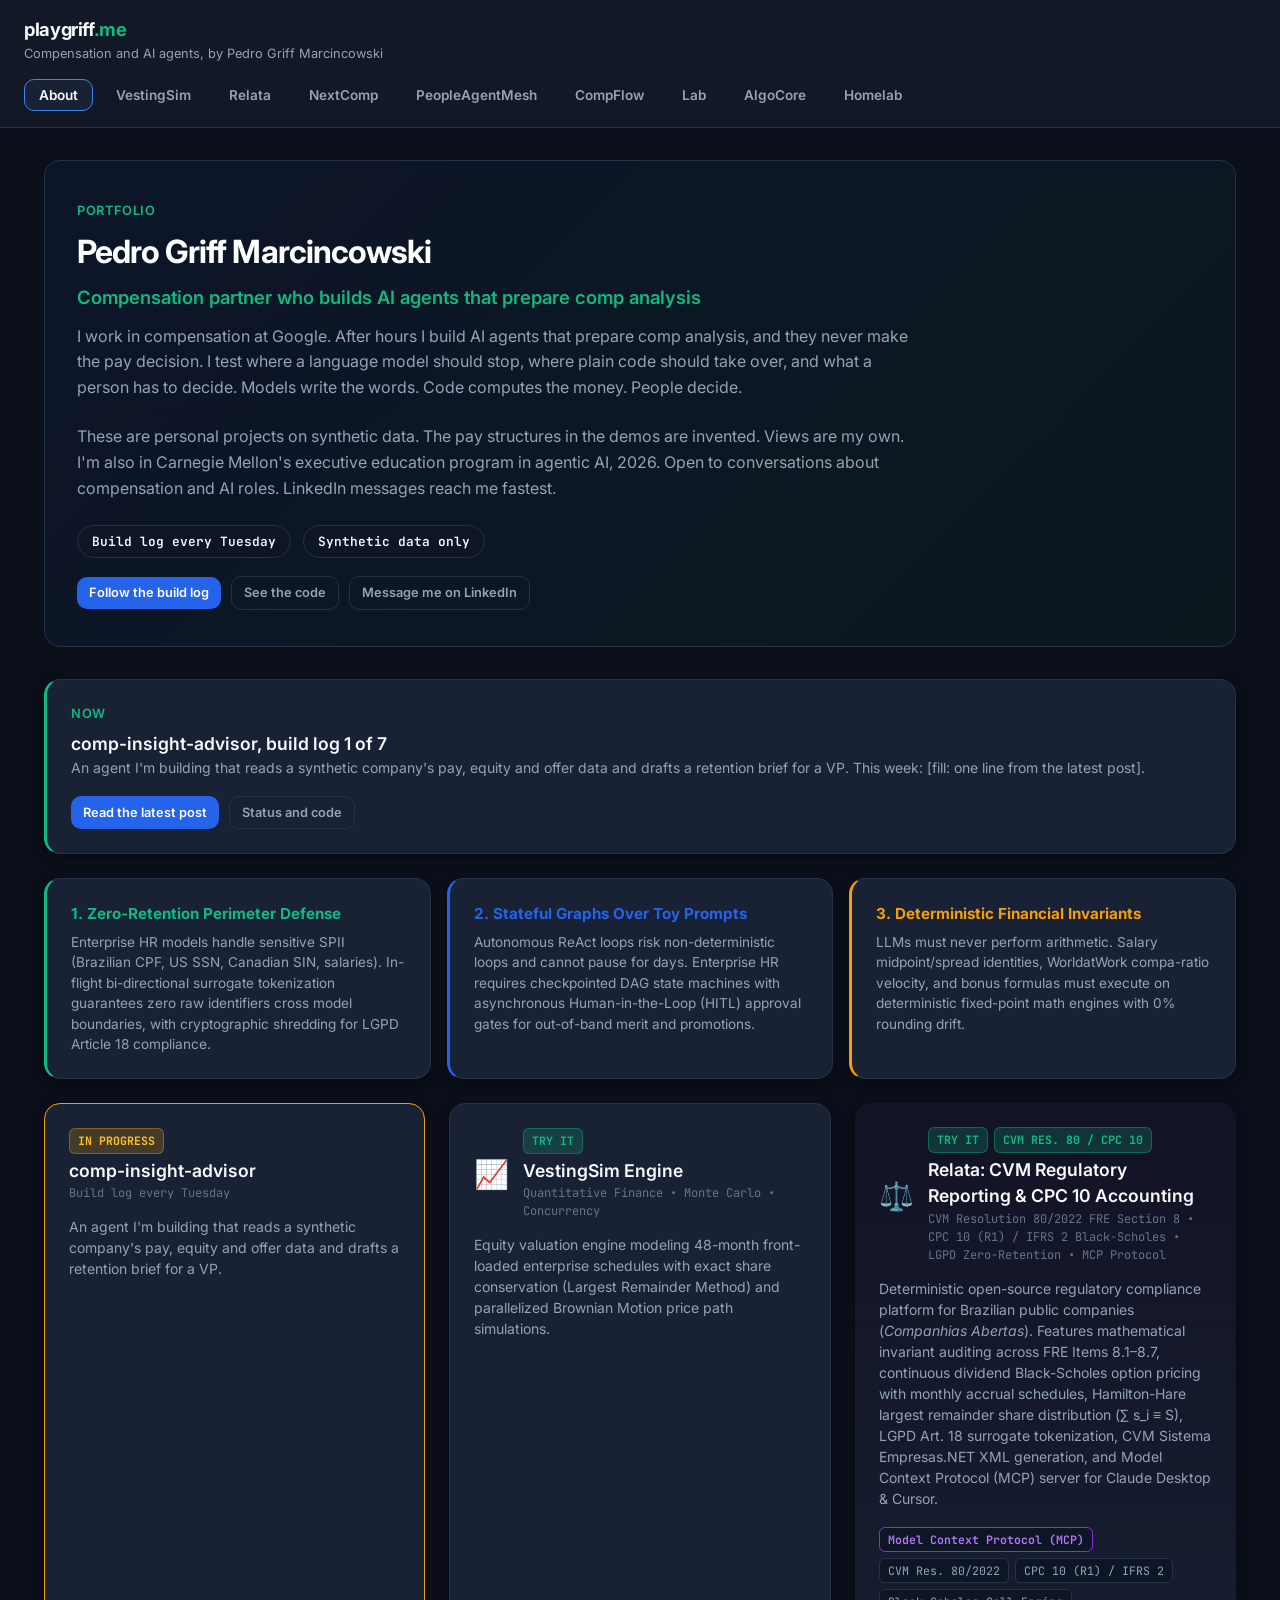
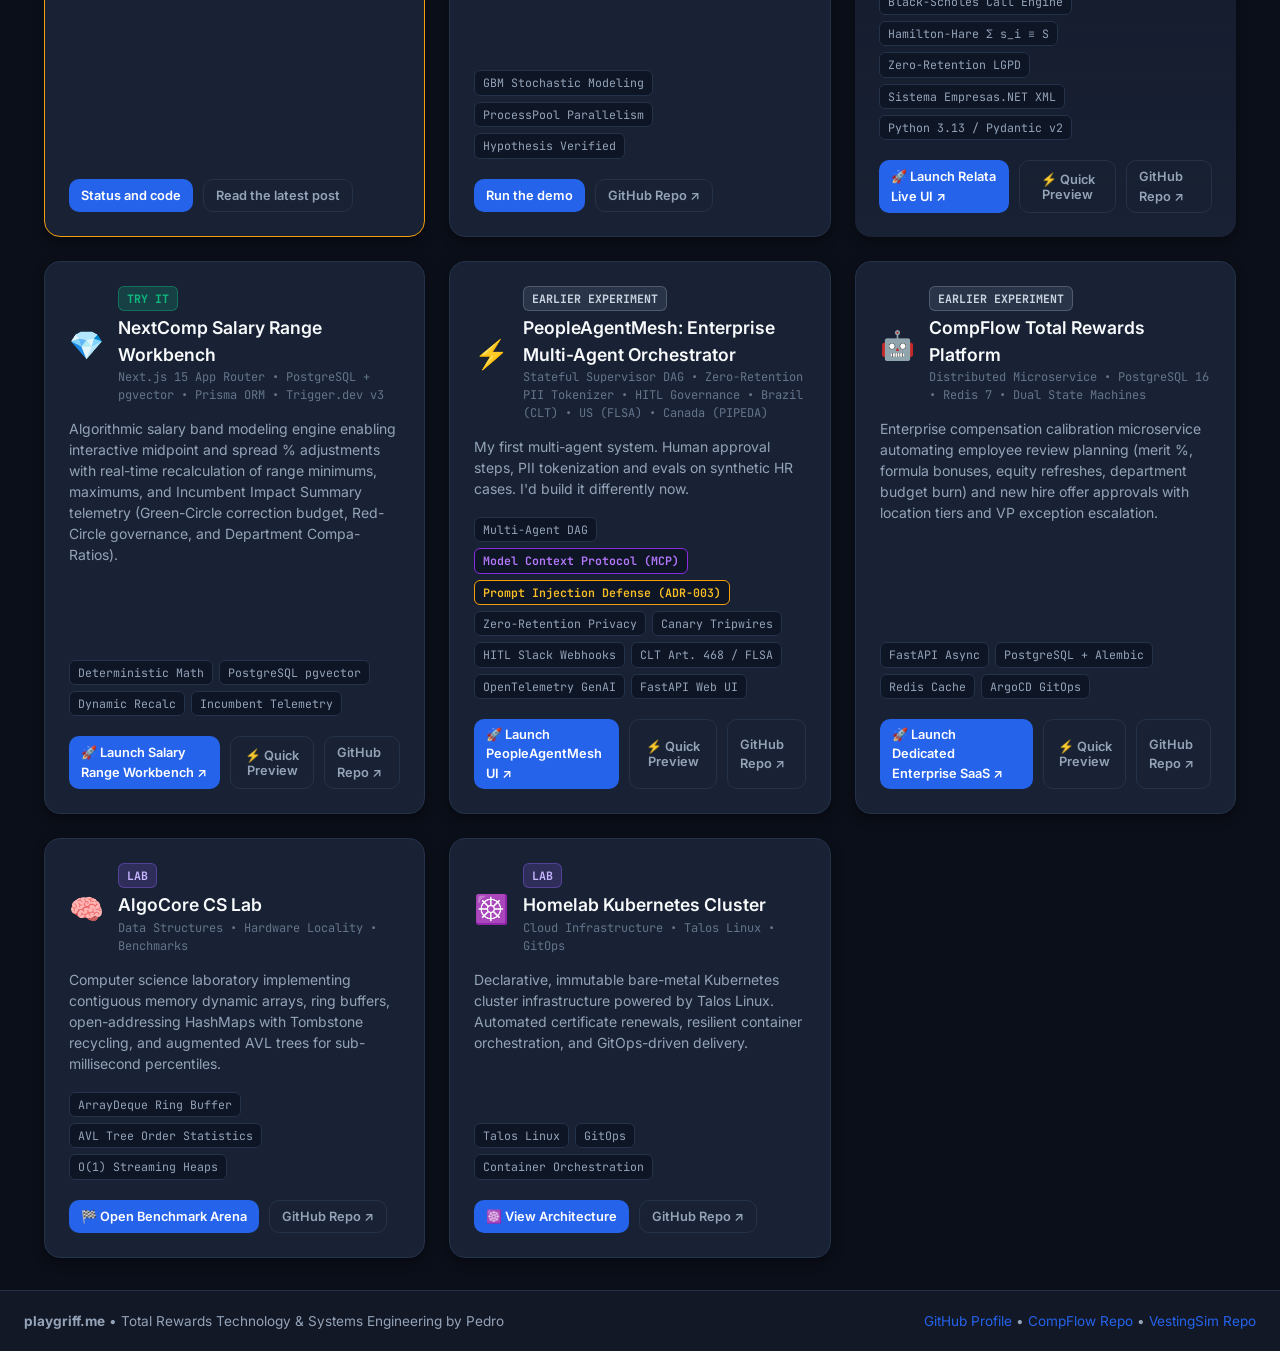
==== commit 3878531c: "feat(site): nav order, Now block and card order" ====
--- a/index.html
+++ b/index.html
@@ -47,15 +47,15 @@
         </div>
       </div>
       <nav class="nav-tabs" role="tablist" aria-label="System Navigation">
-        <button class="nav-btn active" data-tab="tab-all" id="btn-tab-all" role="tab">👤 About &amp; Portfolio</button>
-        <button class="nav-btn" data-tab="tab-peoplemesh" id="btn-tab-peoplemesh" role="tab">⚡ PeopleAgentMesh</button>
-        <button class="nav-btn" data-tab="tab-relata" id="btn-tab-relata" role="tab">⚖️ Relata RegTech</button>
-        <button class="nav-btn" data-tab="tab-nextcomp" id="btn-tab-nextcomp" role="tab">💎 NextComp Workbench</button>
-        <button class="nav-btn" data-tab="tab-compflow" id="btn-tab-compflow" role="tab">🤖 CompFlow Agent</button>
-        <button class="nav-btn" data-tab="tab-vestingsim" id="btn-tab-vestingsim" role="tab">📈 VestingSim</button>
-        <button class="nav-btn" data-tab="tab-algocore" id="btn-tab-algocore" role="tab">🧠 AlgoCore Lab</button>
-        <button class="nav-btn" data-tab="tab-k8s" id="btn-tab-k8s" role="tab">☸️ Homelab K8s</button>
-        <button class="nav-btn" data-tab="tab-labs" id="btn-tab-labs" role="tab">🎮 Lab Prototypes</button>
+        <button class="nav-btn active" data-tab="tab-all" id="btn-tab-all" role="tab">About</button>
+        <button class="nav-btn" data-tab="tab-vestingsim" id="btn-tab-vestingsim" role="tab">VestingSim</button>
+        <button class="nav-btn" data-tab="tab-relata" id="btn-tab-relata" role="tab">Relata</button>
+        <button class="nav-btn" data-tab="tab-nextcomp" id="btn-tab-nextcomp" role="tab">NextComp</button>
+        <button class="nav-btn" data-tab="tab-peoplemesh" id="btn-tab-peoplemesh" role="tab">PeopleAgentMesh</button>
+        <button class="nav-btn" data-tab="tab-compflow" id="btn-tab-compflow" role="tab">CompFlow</button>
+        <button class="nav-btn" data-tab="tab-labs" id="btn-tab-labs" role="tab">Lab</button>
+        <button class="nav-btn" data-tab="tab-algocore" id="btn-tab-algocore" role="tab">AlgoCore</button>
+        <button class="nav-btn" data-tab="tab-k8s" id="btn-tab-k8s" role="tab">Homelab</button>
       </nav>
     </div>
   </header>
@@ -88,6 +88,16 @@
         </div>
       </div>
 
+      <div class="system-card" style="margin: 24px 0; border-left: 3px solid var(--accent-emerald);">
+        <div class="hero-tag">Now</div>
+        <h3 class="sys-title">comp-insight-advisor, build log 1 of 7</h3>
+        <p class="sys-desc">An agent I'm building that reads a synthetic company's pay, equity and offer data and drafts a retention brief for a VP. This week: [fill: one line from the latest post].</p>
+        <div class="sys-actions">
+          <a href="[fill: LinkedIn post URL]" target="_blank" rel="noopener" class="btn btn-sm btn-primary">Read the latest post</a>
+          <a href="https://github.com/pedrogriff/comp-insight-advisor" target="_blank" rel="noopener" class="btn btn-sm btn-outline">Status and code</a>
+        </div>
+      </div>
+
       <!-- Technical Thesis: Why Agentic HR Requires Systems Rigor -->
       <div class="philosophy-grid" style="display: grid; grid-template-columns: repeat(auto-fit, minmax(300px, 1fr)); gap: 16px; margin: 24px 0;">
         <div class="system-card" style="border-left: 3px solid var(--accent-emerald);">
@@ -111,21 +121,126 @@
       </div>
 
       <div class="systems-grid">
-        <!-- Card 1 (FLAGSHIP): PeopleAgentMesh -->
-        <div class="system-card" style="border: 1px solid var(--accent-blue); background: linear-gradient(180deg, rgba(37, 99, 235, 0.06) 0%, var(--bg-card) 100%);">
+        <!-- Card: comp-insight-advisor -->
+        <div class="system-card" style="border: 1px solid var(--accent-amber);">
+          <div class="sys-header">
+            <div>
+              <div style="display: flex; gap: 6px; align-items: center; margin-bottom: 4px;">
+                <span class="tag" style="background: rgba(245, 158, 11, 0.2); color: #fbbf24; font-weight: 700; border-color: rgba(245, 158, 11, 0.4);">IN PROGRESS</span>
+              </div>
+              <h3 class="sys-title">comp-insight-advisor</h3>
+              <p class="sys-meta">Build log every Tuesday</p>
+            </div>
+          </div>
+          <p class="sys-desc">
+            An agent I'm building that reads a synthetic company's pay, equity and offer data and drafts a retention brief for a VP.
+          </p>
+          <div class="sys-actions">
+            <a href="https://github.com/pedrogriff/comp-insight-advisor" target="_blank" rel="noopener" class="btn btn-sm btn-primary">Status and code</a>
+            <a href="[fill: LinkedIn post URL]" target="_blank" rel="noopener" class="btn btn-sm btn-outline">Read the latest post</a>
+          </div>
+        </div>
+        <!-- Card: VestingSim Engine -->
+        <div class="system-card">
+          <div class="sys-header">
+            <span class="sys-icon">📈</span>
+            <div>
+              <div style="display: flex; gap: 6px; align-items: center; margin-bottom: 4px;">
+                <span class="tag" style="background: rgba(16, 185, 129, 0.2); color: var(--accent-emerald); font-weight: 700; border-color: rgba(16, 185, 129, 0.4);">TRY IT</span>
+              </div>
+              <h3 class="sys-title">VestingSim Engine</h3>
+              <p class="sys-meta">Quantitative Finance • Monte Carlo • Concurrency</p>
+            </div>
+          </div>
+          <p class="sys-desc">
+            Equity valuation engine modeling 48-month front-loaded enterprise schedules with exact share conservation (Largest Remainder Method) and parallelized Brownian Motion price path simulations.
+          </p>
+          <div class="sys-tags">
+            <span class="tag">GBM Stochastic Modeling</span>
+            <span class="tag">ProcessPool Parallelism</span>
+            <span class="tag">Hypothesis Verified</span>
+          </div>
+          <div class="sys-actions">
+            <button class="btn btn-sm btn-primary jump-tab-btn" data-target="tab-vestingsim">Run the demo</button>
+            <a href="https://github.com/pedrogriff/vesting-sim-engine" target="_blank" rel="noopener" class="btn btn-sm btn-outline">GitHub Repo ↗</a>
+          </div>
+        </div>
+
+        <!-- Card: Relata CVM Regulatory Platform & CPC 10 Accounting Engine -->
+        <div class="system-card" style="border: 1px solid var(--accent-purple); background: linear-gradient(180deg, rgba(139, 92, 246, 0.06) 0%, var(--bg-card) 100%);">
+          <div class="sys-header">
+            <span class="sys-icon">⚖️</span>
+            <div>
+              <div style="display: flex; gap: 6px; align-items: center; margin-bottom: 4px;">
+                <span class="tag" style="background: rgba(16, 185, 129, 0.2); color: var(--accent-emerald); font-weight: 700; border-color: rgba(16, 185, 129, 0.4);">TRY IT</span>
+                <span class="tag" style="background: rgba(16, 185, 129, 0.2); color: var(--accent-emerald); font-weight: 700; border-color: rgba(16, 185, 129, 0.4);">CVM RES. 80 / CPC 10</span>
+              </div>
+              <h3 class="sys-title">Relata: CVM Regulatory Reporting &amp; CPC 10 Accounting</h3>
+              <p class="sys-meta">CVM Resolution 80/2022 FRE Section 8 • CPC 10 (R1) / IFRS 2 Black-Scholes • LGPD Zero-Retention • MCP Protocol</p>
+            </div>
+          </div>
+          <p class="sys-desc">
+            Deterministic open-source regulatory compliance platform for Brazilian public companies (<em>Companhias Abertas</em>). Features mathematical invariant auditing across FRE Items 8.1–8.7, continuous dividend Black-Scholes option pricing with monthly accrual schedules, Hamilton-Hare largest remainder share distribution (&sum; s_i &equiv; S), LGPD Art. 18 surrogate tokenization, CVM Sistema Empresas.NET XML generation, and Model Context Protocol (MCP) server for Claude Desktop &amp; Cursor.
+          </p>
+          <div class="sys-tags">
+            <span class="tag" style="border-color: #8a2be2; color: #b779ff; font-weight: 600;">Model Context Protocol (MCP)</span>
+            <span class="tag">CVM Res. 80/2022</span>
+            <span class="tag">CPC 10 (R1) / IFRS 2</span>
+            <span class="tag">Black-Scholes Call Engine</span>
+            <span class="tag">Hamilton-Hare &Sigma; s_i &equiv; S</span>
+            <span class="tag">Zero-Retention LGPD</span>
+            <span class="tag">Sistema Empresas.NET XML</span>
+            <span class="tag">Python 3.13 / Pydantic v2</span>
+          </div>
+          <div class="sys-actions">
+            <a href="relata/" class="btn btn-sm btn-primary">🚀 Launch Relata Live UI ↗</a>
+            <button class="btn btn-sm btn-outline jump-tab-btn" data-target="tab-relata">⚡ Quick Preview</button>
+            <a href="https://github.com/pedrogriff/relata" target="_blank" rel="noopener" class="btn btn-sm btn-outline">GitHub Repo ↗</a>
+          </div>
+        </div>
+
+        <!-- Card: NextComp Salary Range Workbench -->
+        <div class="system-card">
+          <div class="sys-header">
+            <span class="sys-icon">💎</span>
+            <div>
+              <div style="display: flex; gap: 6px; align-items: center; margin-bottom: 4px;">
+                <span class="tag" style="background: rgba(16, 185, 129, 0.2); color: var(--accent-emerald); font-weight: 700; border-color: rgba(16, 185, 129, 0.4);">TRY IT</span>
+              </div>
+              <h3 class="sys-title">NextComp Salary Range Workbench</h3>
+              <p class="sys-meta">Next.js 15 App Router • PostgreSQL + pgvector • Prisma ORM • Trigger.dev v3</p>
+            </div>
+          </div>
+          <p class="sys-desc">
+            Algorithmic salary band modeling engine enabling interactive midpoint and spread % adjustments with real-time recalculation of range minimums, maximums, and Incumbent Impact Summary telemetry (Green-Circle correction budget, Red-Circle governance, and Department Compa-Ratios).
+          </p>
+          <div class="sys-tags">
+            <span class="tag">Deterministic Math</span>
+            <span class="tag">PostgreSQL pgvector</span>
+            <span class="tag">Dynamic Recalc</span>
+            <span class="tag">Incumbent Telemetry</span>
+          </div>
+          <div class="sys-actions">
+            <a href="nextcomp/" class="btn btn-sm btn-primary">🚀 Launch Salary Range Workbench ↗</a>
+            <button class="btn btn-sm btn-outline jump-tab-btn" data-target="tab-nextcomp">⚡ Quick Preview</button>
+            <a href="https://github.com/pedrogriff/nextcomp" target="_blank" rel="noopener" class="btn btn-sm btn-outline">GitHub Repo ↗</a>
+          </div>
+        </div>
+
+        <!-- Card: PeopleAgentMesh -->
+        <div class="system-card">
           <div class="sys-header">
             <span class="sys-icon">⚡</span>
             <div>
               <div style="display: flex; gap: 6px; align-items: center; margin-bottom: 4px;">
-                <span class="tag" style="background: rgba(16, 185, 129, 0.2); color: var(--accent-emerald); font-weight: 700; border-color: rgba(16, 185, 129, 0.4);">NEW FLAGSHIP</span>
-                <span class="tag" style="background: rgba(59, 130, 246, 0.2); color: var(--accent-blue); font-weight: 700; border-color: rgba(59, 130, 246, 0.4);">STAFF AI AGENT PLATFORM</span>
+                <span class="tag" style="background: rgba(148, 163, 184, 0.15); color: #cbd5e1; font-weight: 700; border-color: rgba(148, 163, 184, 0.35);">EARLIER EXPERIMENT</span>
               </div>
               <h3 class="sys-title">PeopleAgentMesh: Enterprise Multi-Agent Orchestrator</h3>
               <p class="sys-meta">Stateful Supervisor DAG • Zero-Retention PII Tokenizer • HITL Governance • Brazil (CLT) • US (FLSA) • Canada (PIPEDA)</p>
             </div>
           </div>
           <p class="sys-desc">
-            Production-grade multi-agent orchestration, standardized Model Context Protocol (MCP) server, and human-in-the-loop governance platform designed for sensitive People Operations, compensation calibrations, and talent promotion dossiers. Features bi-directional PII tokenization (CPF/SSN/SIN), hierarchical ABAC security trimming, adversarial red-teaming defense with heuristic threat scoring, XML delimiter sandboxing, cryptographic canary tripwires, and native Claude Desktop & Cursor tool integration.
+            My first multi-agent system. Human approval steps, PII tokenization and evals on synthetic HR cases. I'd build it differently now.
           </p>
           <div class="sys-tags">
             <span class="tag">Multi-Agent DAG</span>
@@ -145,69 +260,14 @@
           </div>
         </div>
 
-        <!-- Card: Relata CVM Regulatory Platform & CPC 10 Accounting Engine -->
-        <div class="system-card" style="border: 1px solid var(--accent-purple); background: linear-gradient(180deg, rgba(139, 92, 246, 0.06) 0%, var(--bg-card) 100%);">
-          <div class="sys-header">
-            <span class="sys-icon">⚖️</span>
-            <div>
-              <div style="display: flex; gap: 6px; align-items: center; margin-bottom: 4px;">
-                <span class="tag" style="background: rgba(139, 92, 246, 0.2); color: #c4b5fd; font-weight: 700; border-color: rgba(139, 92, 246, 0.4);">NEW REGTECH ENGINE</span>
-                <span class="tag" style="background: rgba(16, 185, 129, 0.2); color: var(--accent-emerald); font-weight: 700; border-color: rgba(16, 185, 129, 0.4);">CVM RES. 80 / CPC 10</span>
-              </div>
-              <h3 class="sys-title">Relata: CVM Regulatory Reporting &amp; CPC 10 Accounting</h3>
-              <p class="sys-meta">CVM Resolution 80/2022 FRE Section 8 • CPC 10 (R1) / IFRS 2 Black-Scholes • LGPD Zero-Retention • MCP Protocol</p>
-            </div>
-          </div>
-          <p class="sys-desc">
-            Deterministic open-source regulatory compliance platform for Brazilian public companies (<em>Companhias Abertas</em>). Features mathematical invariant auditing across FRE Items 8.1–8.7, continuous dividend Black-Scholes option pricing with monthly accrual schedules, Hamilton-Hare largest remainder share distribution (&sum; s_i &equiv; S), LGPD Art. 18 surrogate tokenization, CVM Sistema Empresas.NET XML generation, and Model Context Protocol (MCP) server for Claude Desktop &amp; Cursor.
-          </p>
-          <div class="sys-tags">
-            <span class="tag" style="border-color: #8a2be2; color: #b779ff; font-weight: 600;">Model Context Protocol (MCP)</span>
-            <span class="tag">CVM Res. 80/2022</span>
-            <span class="tag">CPC 10 (R1) / IFRS 2</span>
-            <span class="tag">Black-Scholes Call Engine</span>
-            <span class="tag">Hamilton-Hare &Sigma; s_i &equiv; S</span>
-            <span class="tag">Zero-Retention LGPD</span>
-            <span class="tag">Sistema Empresas.NET XML</span>
-            <span class="tag">Python 3.13 / Pydantic v2</span>
-          </div>
-          <div class="sys-actions">
-            <a href="relata/" class="btn btn-sm btn-primary">🚀 Launch Relata Live UI ↗</a>
-            <button class="btn btn-sm btn-outline jump-tab-btn" data-target="tab-relata">⚡ Quick Preview</button>
-            <a href="https://github.com/pedrogriff/relata" target="_blank" rel="noopener" class="btn btn-sm btn-outline">GitHub Repo ↗</a>
-          </div>
-        </div>
-
-        <!-- Card: NextComp Salary Range Workbench -->
-        <div class="system-card">
-          <div class="sys-header">
-            <span class="sys-icon">💎</span>
-            <div>
-              <h3 class="sys-title">NextComp Salary Range Workbench</h3>
-              <p class="sys-meta">Next.js 15 App Router • PostgreSQL + pgvector • Prisma ORM • Trigger.dev v3</p>
-            </div>
-          </div>
-          <p class="sys-desc">
-            Algorithmic salary band modeling engine enabling interactive midpoint and spread % adjustments with real-time recalculation of range minimums, maximums, and Incumbent Impact Summary telemetry (Green-Circle correction budget, Red-Circle governance, and Department Compa-Ratios).
-          </p>
-          <div class="sys-tags">
-            <span class="tag">Deterministic Math</span>
-            <span class="tag">PostgreSQL pgvector</span>
-            <span class="tag">Dynamic Recalc</span>
-            <span class="tag">Incumbent Telemetry</span>
-          </div>
-          <div class="sys-actions">
-            <a href="nextcomp/" class="btn btn-sm btn-primary">🚀 Launch Salary Range Workbench ↗</a>
-            <button class="btn btn-sm btn-outline jump-tab-btn" data-target="tab-nextcomp">⚡ Quick Preview</button>
-            <a href="https://github.com/pedrogriff/nextcomp" target="_blank" rel="noopener" class="btn btn-sm btn-outline">GitHub Repo ↗</a>
-          </div>
-        </div>
-
         <!-- Card 1: CompFlow Platform -->
         <div class="system-card">
           <div class="sys-header">
             <span class="sys-icon">🤖</span>
             <div>
+              <div style="display: flex; gap: 6px; align-items: center; margin-bottom: 4px;">
+                <span class="tag" style="background: rgba(148, 163, 184, 0.15); color: #cbd5e1; font-weight: 700; border-color: rgba(148, 163, 184, 0.35);">EARLIER EXPERIMENT</span>
+              </div>
               <h3 class="sys-title">CompFlow Total Rewards Platform</h3>
               <p class="sys-meta">Distributed Microservice • PostgreSQL 16 • Redis 7 • Dual State Machines</p>
             </div>
@@ -228,34 +288,15 @@
           </div>
         </div>
 
-        <!-- Card 2: VestingSim Engine -->
-        <div class="system-card">
-          <div class="sys-header">
-            <span class="sys-icon">📈</span>
-            <div>
-              <h3 class="sys-title">VestingSim Engine</h3>
-              <p class="sys-meta">Quantitative Finance • Monte Carlo • Concurrency</p>
-            </div>
-          </div>
-          <p class="sys-desc">
-            High-throughput equity valuation engine modeling 48-month front-loaded enterprise schedules with exact share conservation (Largest Remainder Method) and parallelized Brownian Motion price path simulations.
-          </p>
-          <div class="sys-tags">
-            <span class="tag">GBM Stochastic Modeling</span>
-            <span class="tag">ProcessPool Parallelism</span>
-            <span class="tag">Hypothesis Verified</span>
-          </div>
-          <div class="sys-actions">
-            <button class="btn btn-sm btn-primary jump-tab-btn" data-target="tab-vestingsim">🎲 Run Live Monte Carlo Sim</button>
-            <a href="https://github.com/pedrogriff/vesting-sim-engine" target="_blank" rel="noopener" class="btn btn-sm btn-outline">GitHub Repo ↗</a>
-          </div>
-        </div>
 
         <!-- Card 3: AlgoCore CS Lab -->
         <div class="system-card">
           <div class="sys-header">
             <span class="sys-icon">🧠</span>
             <div>
+              <div style="display: flex; gap: 6px; align-items: center; margin-bottom: 4px;">
+                <span class="tag" style="background: rgba(139, 92, 246, 0.2); color: #c4b5fd; font-weight: 700; border-color: rgba(139, 92, 246, 0.4);">LAB</span>
+              </div>
               <h3 class="sys-title">AlgoCore CS Lab</h3>
               <p class="sys-meta">Data Structures • Hardware Locality • Benchmarks</p>
             </div>
@@ -279,6 +320,9 @@
           <div class="sys-header">
             <span class="sys-icon">☸️</span>
             <div>
+              <div style="display: flex; gap: 6px; align-items: center; margin-bottom: 4px;">
+                <span class="tag" style="background: rgba(139, 92, 246, 0.2); color: #c4b5fd; font-weight: 700; border-color: rgba(139, 92, 246, 0.4);">LAB</span>
+              </div>
               <h3 class="sys-title">Homelab Kubernetes Cluster</h3>
               <p class="sys-meta">Cloud Infrastructure • Talos Linux • GitOps</p>
             </div>
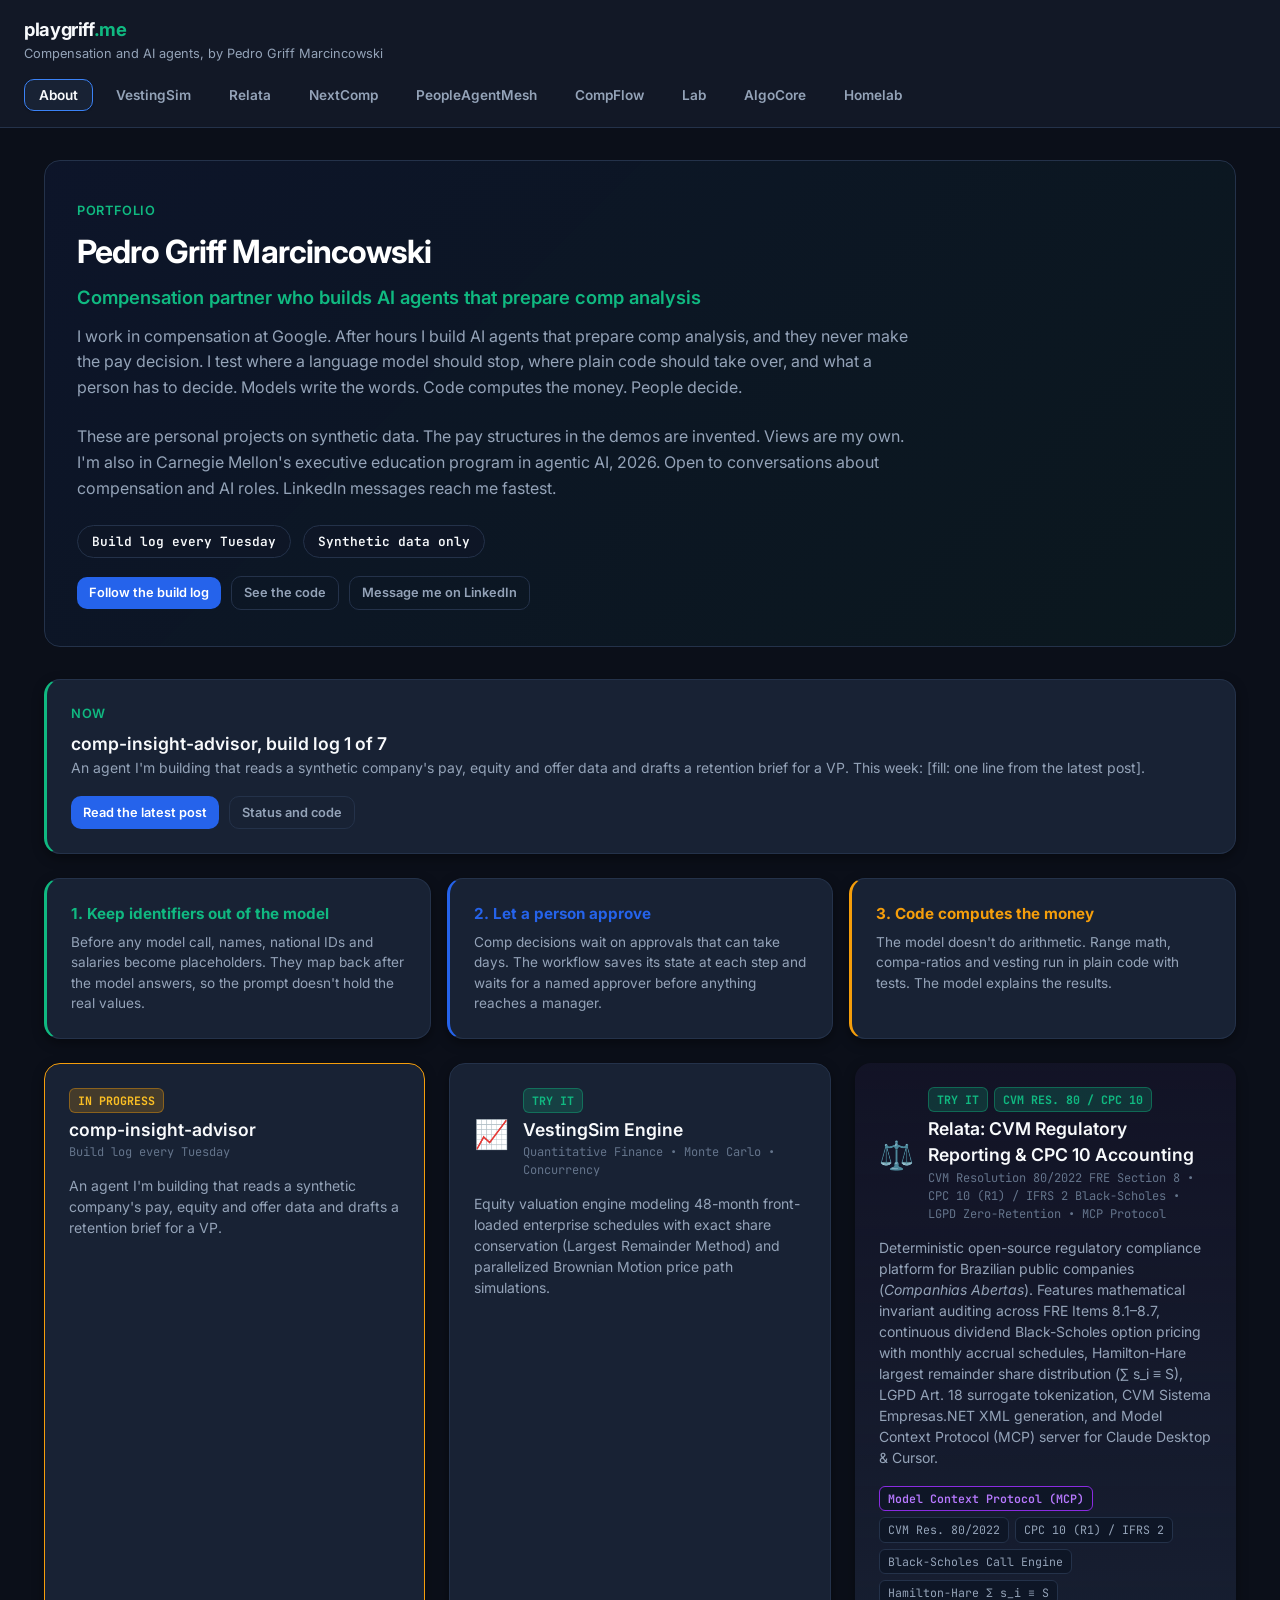
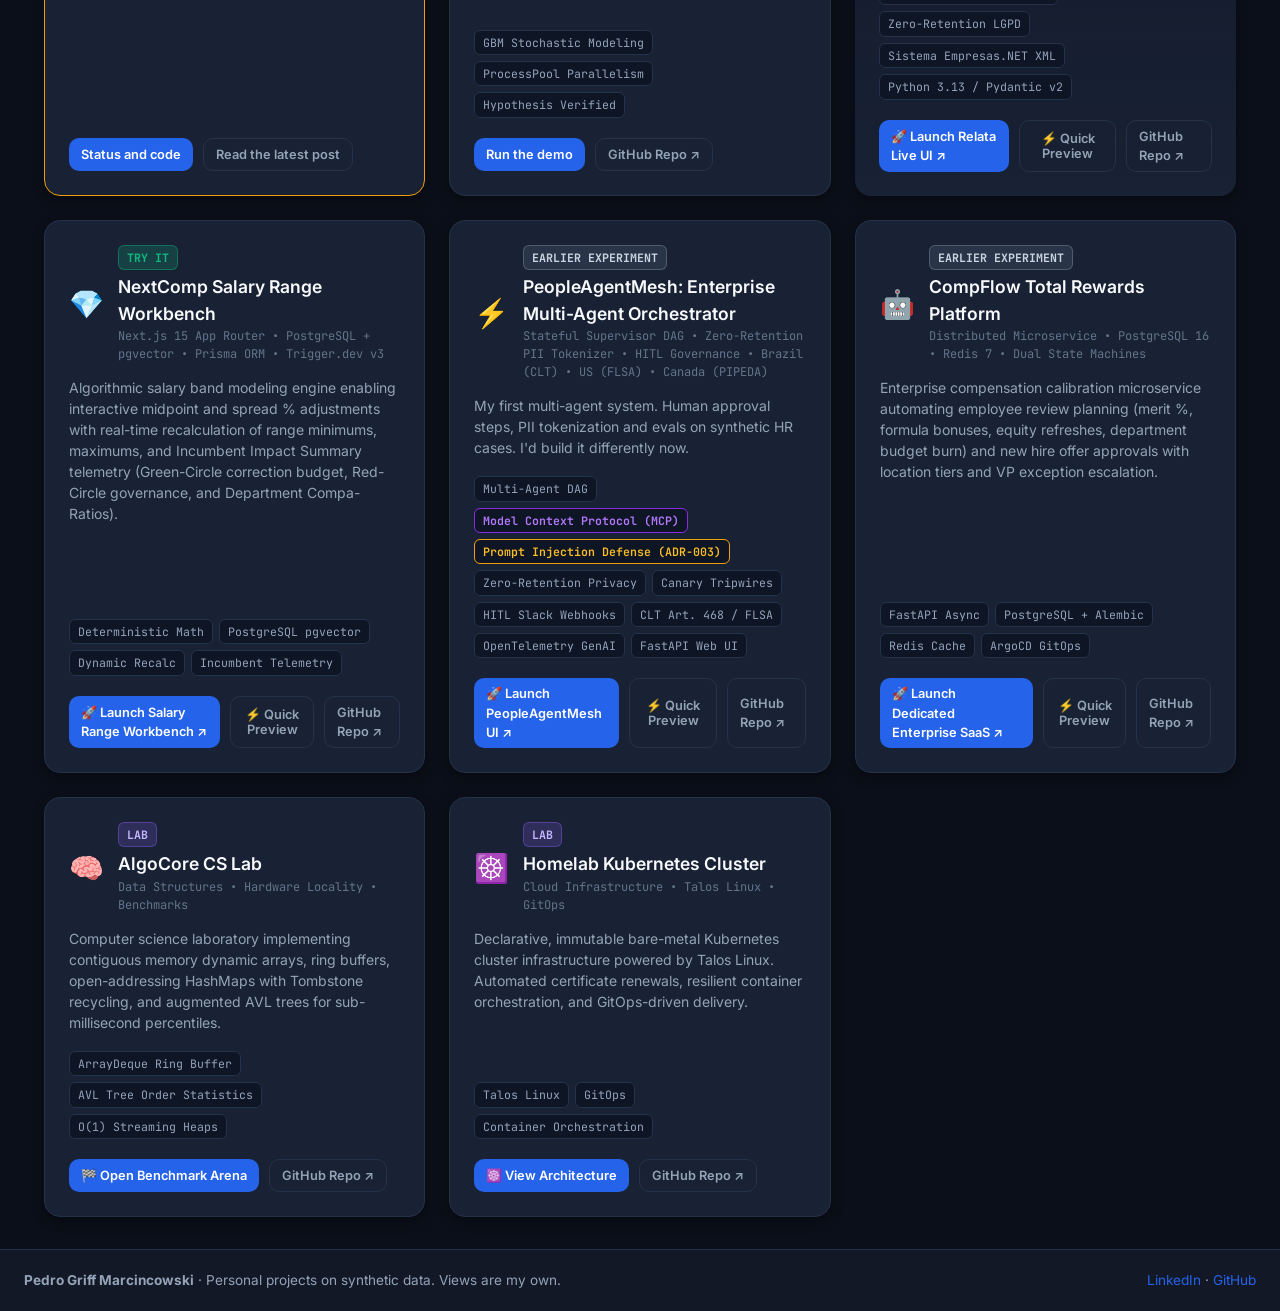
==== commit ceba403c: "fix(site): plain principles, PeopleAgentMesh wording, footers and README" ====
--- a/index.html
+++ b/index.html
@@ -101,21 +101,21 @@
       <!-- Technical Thesis: Why Agentic HR Requires Systems Rigor -->
       <div class="philosophy-grid" style="display: grid; grid-template-columns: repeat(auto-fit, minmax(300px, 1fr)); gap: 16px; margin: 24px 0;">
         <div class="system-card" style="border-left: 3px solid var(--accent-emerald);">
-          <h4 style="color: var(--accent-emerald); font-size: 0.95rem; margin-bottom: 6px;">1. Zero-Retention Perimeter Defense</h4>
+          <h4 style="color: var(--accent-emerald); font-size: 0.95rem; margin-bottom: 6px;">1. Keep identifiers out of the model</h4>
           <p style="font-size: 0.85rem; color: var(--text-secondary); line-height: 1.5;">
-            Enterprise HR models handle sensitive SPII (Brazilian CPF, US SSN, Canadian SIN, salaries). In-flight bi-directional surrogate tokenization guarantees zero raw identifiers cross model boundaries, with cryptographic shredding for LGPD Article 18 compliance.
+            Before any model call, names, national IDs and salaries become placeholders. They map back after the model answers, so the prompt doesn't hold the real values.
           </p>
         </div>
         <div class="system-card" style="border-left: 3px solid var(--accent-blue);">
-          <h4 style="color: var(--accent-blue); font-size: 0.95rem; margin-bottom: 6px;">2. Stateful Graphs Over Toy Prompts</h4>
+          <h4 style="color: var(--accent-blue); font-size: 0.95rem; margin-bottom: 6px;">2. Let a person approve</h4>
           <p style="font-size: 0.85rem; color: var(--text-secondary); line-height: 1.5;">
-            Autonomous ReAct loops risk non-deterministic loops and cannot pause for days. Enterprise HR requires checkpointed DAG state machines with asynchronous Human-in-the-Loop (HITL) approval gates for out-of-band merit and promotions.
+            Comp decisions wait on approvals that can take days. The workflow saves its state at each step and waits for a named approver before anything reaches a manager.
           </p>
         </div>
         <div class="system-card" style="border-left: 3px solid var(--accent-amber);">
-          <h4 style="color: var(--accent-amber); font-size: 0.95rem; margin-bottom: 6px;">3. Deterministic Financial Invariants</h4>
+          <h4 style="color: var(--accent-amber); font-size: 0.95rem; margin-bottom: 6px;">3. Code computes the money</h4>
           <p style="font-size: 0.85rem; color: var(--text-secondary); line-height: 1.5;">
-            LLMs must never perform arithmetic. Salary midpoint/spread identities, WorldatWork compa-ratio velocity, and bonus formulas must execute on deterministic fixed-point math engines with 0% rounding drift.
+            The model doesn't do arithmetic. Range math, compa-ratios and vesting run in plain code with tests. The model explains the results.
           </p>
         </div>
       </div>
@@ -346,9 +346,9 @@
     <!-- ─── TAB: PEOPLEAGENTMESH (FLAGSHIP PLATFORM) ──────────── -->
     <section class="tab-pane" id="tab-peoplemesh">
       <div class="section-intro">
-        <div class="intro-tag">Staff AI Agent Architecture</div>
+        <div class="intro-tag">Earlier experiment</div>
         <h2>PeopleAgentMesh: Enterprise Multi-Agent Orchestrator &amp; HITL Governance</h2>
-        <p>Production-grade agent platform for sensitive <strong>People Operations, Compensation Planning, and Talent Promotion Reviews</strong> across <strong>Brazil 🇧🇷, United States 🇺🇸, and Canada 🇨🇦</strong>. Features a stateful DAG with pause/resume execution, zero-retention PII tokenization, statutory labor verification, and interactive executive review checkpoints.</p>
+        <p>Agent platform for sensitive <strong>People Operations, Compensation Planning, and Talent Promotion Reviews</strong> across <strong>Brazil 🇧🇷, United States 🇺🇸, and Canada 🇨🇦</strong>. Features a stateful DAG with pause/resume execution, zero-retention PII tokenization, statutory labor verification, and interactive executive review checkpoints.</p>
         <div style="margin-top: 14px; display: flex; gap: 10px; align-items: center; flex-wrap: wrap;">
           <a href="people-agent-mesh/" class="btn btn-primary">🚀 Launch Full-Screen PeopleAgentMesh UI ↗</a>
           <a href="https://github.com/pedrogriff/people-agent-mesh" target="_blank" rel="noopener" class="btn btn-outline">GitHub Repository ↗</a>
@@ -1127,11 +1127,10 @@
   <!-- ─── FOOTER ───────────────────────────────────────────── -->
   <footer class="app-footer">
     <div class="footer-container">
-      <div><strong>playgriff.me</strong> • Total Rewards Technology &amp; Systems Engineering by Pedro</div>
+      <div><strong>Pedro Griff Marcincowski</strong> · Personal projects on synthetic data. Views are my own.</div>
       <div class="footer-links">
-        <a href="https://github.com/pedrogriff" target="_blank" rel="noopener">GitHub Profile</a> • 
-        <a href="https://github.com/pedrogriff/comp-flow-platform" target="_blank" rel="noopener">CompFlow Repo</a> • 
-        <a href="https://github.com/pedrogriff/vesting-sim-engine" target="_blank" rel="noopener">VestingSim Repo</a>
+        <a href="https://www.linkedin.com/in/pedrogriff/" target="_blank" rel="me noopener">LinkedIn</a> ·
+        <a href="https://github.com/pedrogriff" target="_blank" rel="me noopener">GitHub</a>
       </div>
     </div>
   </footer>
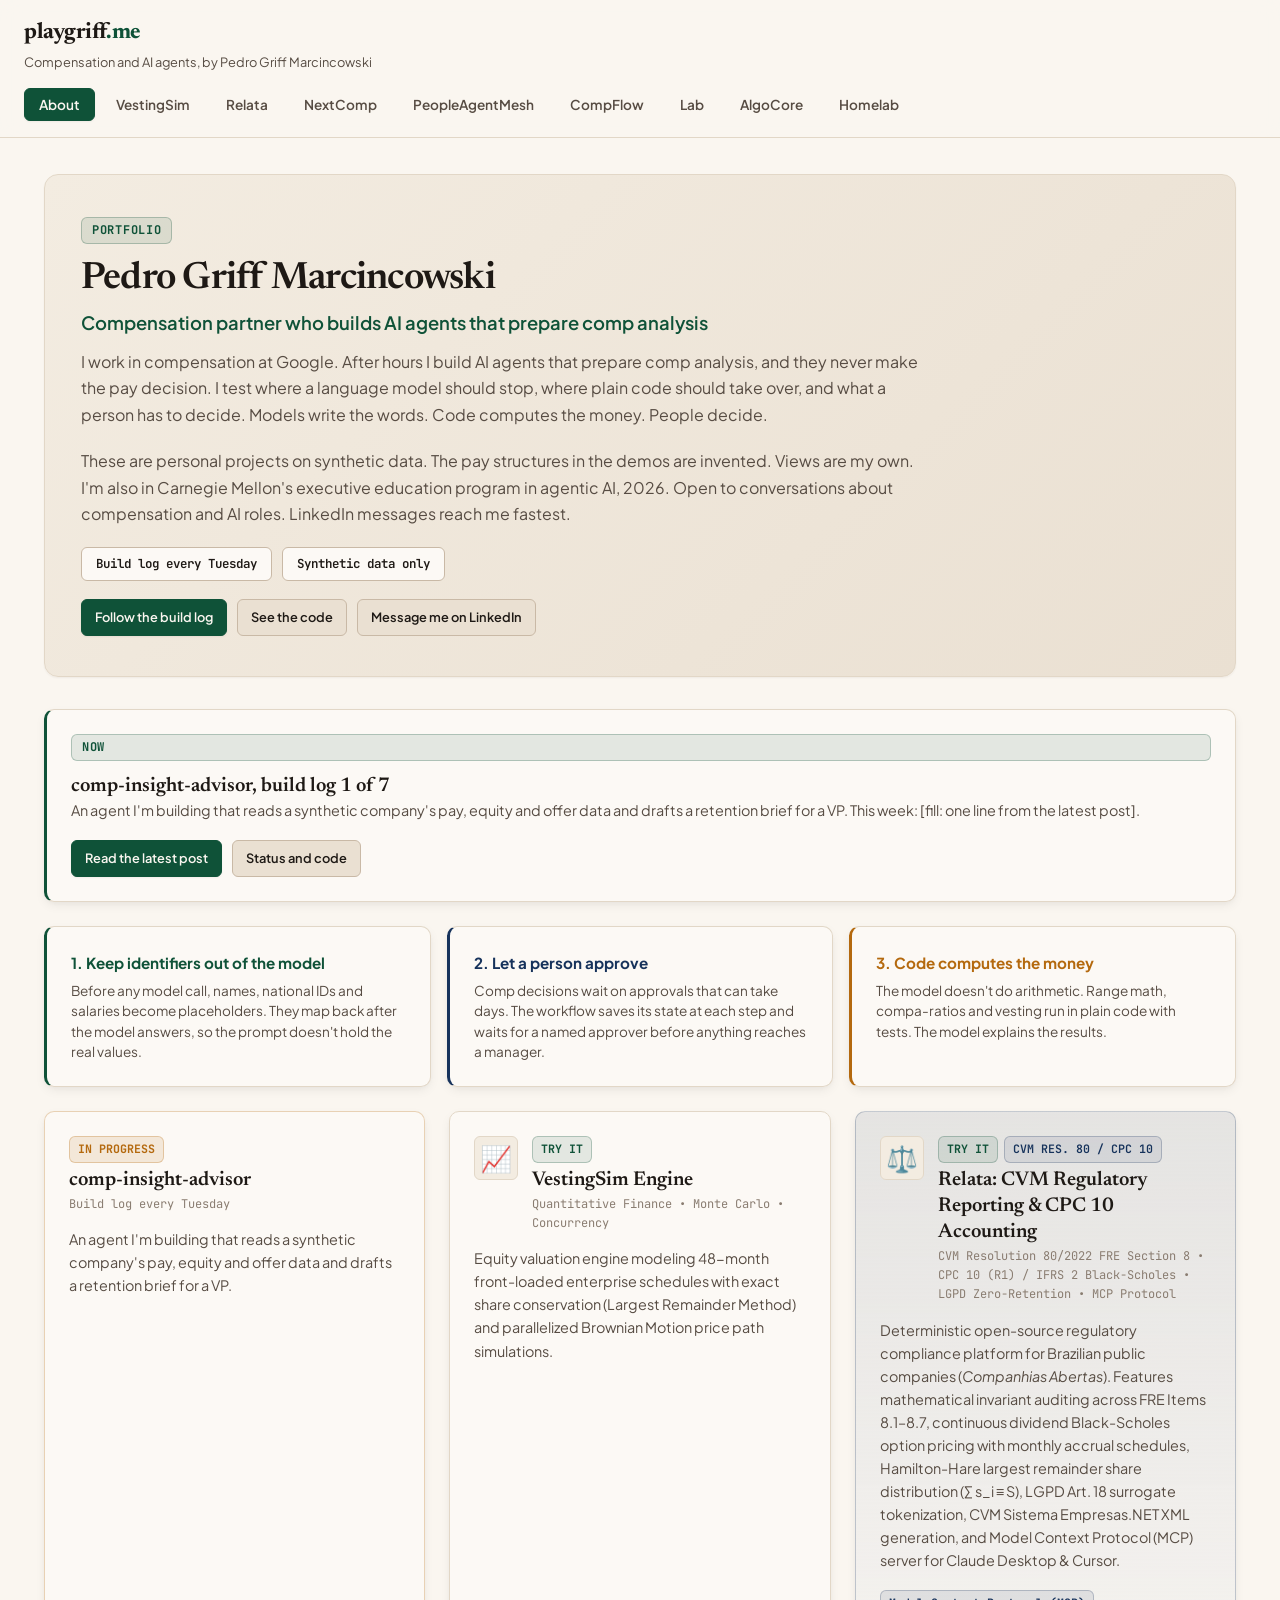
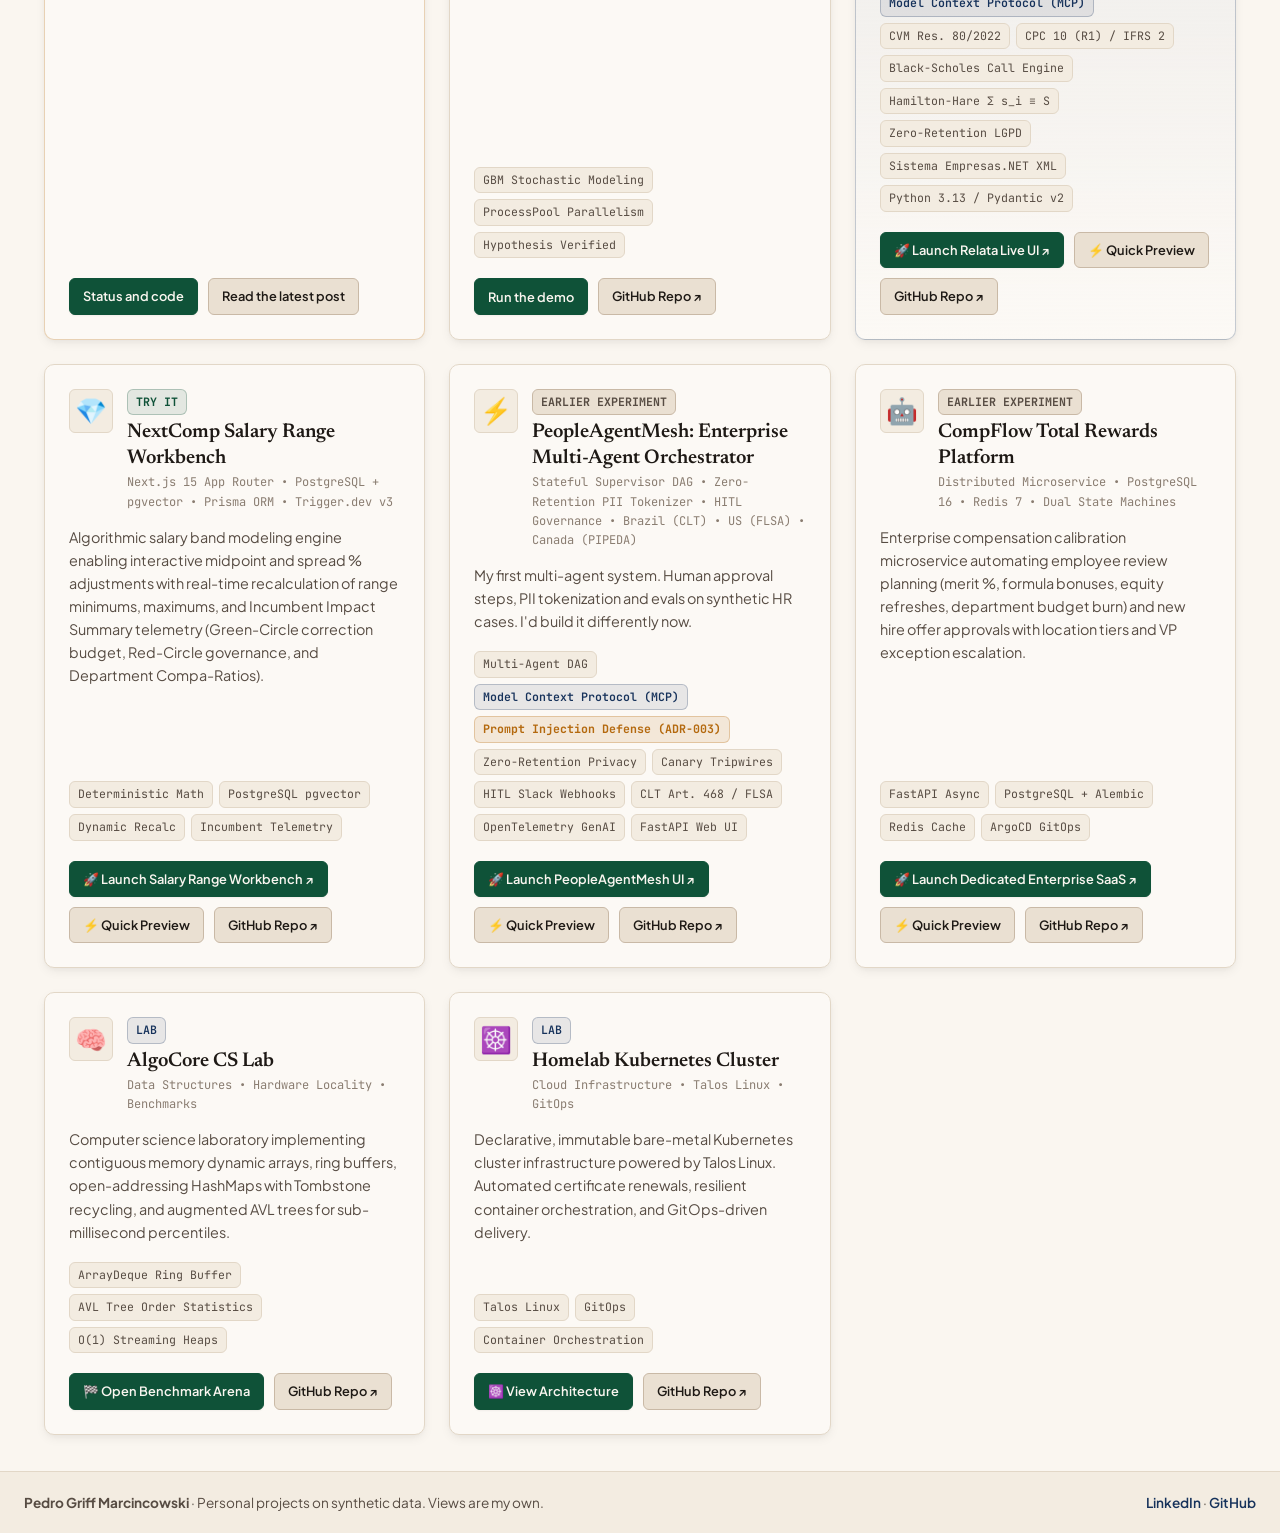
==== commit 08cdf574: "style(ui): restyle playgriff.me hub and live demos with Smeargle (Cashmere & Jewel) design system" ====
--- a/index.html
+++ b/index.html
@@ -5,7 +5,7 @@
   <meta name="viewport" content="width=device-width, initial-scale=1.0" />
   <title>Pedro Griff Marcincowski | Compensation partner who builds AI agents</title>
   <meta name="description" content="I work in compensation and build AI agents that prepare comp analysis. Models write the words. Code computes the money. People decide. Live demos, code and a weekly build log." />
-  <meta name="theme-color" content="#0b0f19" />
+  <meta name="theme-color" content="#FAF6F0" />
   <link rel="canonical" href="https://www.playgriff.me/" />
   <link rel="icon" href="/favicon.svg" type="image/svg+xml" />
   <meta property="og:type" content="website" />
@@ -32,7 +32,7 @@
   </script>
   <link rel="preconnect" href="https://fonts.googleapis.com" />
   <link rel="preconnect" href="https://fonts.gstatic.com" crossorigin />
-  <link href="https://fonts.googleapis.com/css2?family=Inter:wght@400;500;600;700&family=JetBrains+Mono:wght@400;500;600&display=swap" rel="stylesheet" />
+  <link href="https://fonts.googleapis.com/css2?family=JetBrains+Mono:wght@400;500;600&family=Newsreader:ital,opsz,wght@0,6..72,500;0,6..72,600;0,6..72,700;1,6..72,400&family=Plus+Jakarta+Sans:wght@400;500;600;700&display=swap" rel="stylesheet" />
   <link rel="stylesheet" href="style.css" />
 </head>
 <body>
@@ -122,11 +122,11 @@
 
       <div class="systems-grid">
         <!-- Card: comp-insight-advisor -->
-        <div class="system-card" style="border: 1px solid var(--accent-amber);">
+        <div class="system-card" style="border-color: var(--jewel-amber-border);">
           <div class="sys-header">
             <div>
               <div style="display: flex; gap: 6px; align-items: center; margin-bottom: 4px;">
-                <span class="tag" style="background: rgba(245, 158, 11, 0.2); color: #fbbf24; font-weight: 700; border-color: rgba(245, 158, 11, 0.4);">IN PROGRESS</span>
+                <span class="tag tag-amber">IN PROGRESS</span>
               </div>
               <h3 class="sys-title">comp-insight-advisor</h3>
               <p class="sys-meta">Build log every Tuesday</p>
@@ -146,7 +146,7 @@
             <span class="sys-icon">📈</span>
             <div>
               <div style="display: flex; gap: 6px; align-items: center; margin-bottom: 4px;">
-                <span class="tag" style="background: rgba(16, 185, 129, 0.2); color: var(--accent-emerald); font-weight: 700; border-color: rgba(16, 185, 129, 0.4);">TRY IT</span>
+                <span class="tag tag-emerald">TRY IT</span>
               </div>
               <h3 class="sys-title">VestingSim Engine</h3>
               <p class="sys-meta">Quantitative Finance • Monte Carlo • Concurrency</p>
@@ -167,13 +167,13 @@
         </div>
 
         <!-- Card: Relata CVM Regulatory Platform & CPC 10 Accounting Engine -->
-        <div class="system-card" style="border: 1px solid var(--accent-purple); background: linear-gradient(180deg, rgba(139, 92, 246, 0.06) 0%, var(--bg-card) 100%);">
+        <div class="system-card" style="border-color: var(--jewel-sapphire-border); background: linear-gradient(180deg, var(--jewel-sapphire-subtle) 0%, var(--bg-elevated) 100%);">
           <div class="sys-header">
             <span class="sys-icon">⚖️</span>
             <div>
               <div style="display: flex; gap: 6px; align-items: center; margin-bottom: 4px;">
-                <span class="tag" style="background: rgba(16, 185, 129, 0.2); color: var(--accent-emerald); font-weight: 700; border-color: rgba(16, 185, 129, 0.4);">TRY IT</span>
-                <span class="tag" style="background: rgba(16, 185, 129, 0.2); color: var(--accent-emerald); font-weight: 700; border-color: rgba(16, 185, 129, 0.4);">CVM RES. 80 / CPC 10</span>
+                <span class="tag tag-emerald">TRY IT</span>
+                <span class="tag tag-sapphire">CVM RES. 80 / CPC 10</span>
               </div>
               <h3 class="sys-title">Relata: CVM Regulatory Reporting &amp; CPC 10 Accounting</h3>
               <p class="sys-meta">CVM Resolution 80/2022 FRE Section 8 • CPC 10 (R1) / IFRS 2 Black-Scholes • LGPD Zero-Retention • MCP Protocol</p>
@@ -183,7 +183,7 @@
             Deterministic open-source regulatory compliance platform for Brazilian public companies (<em>Companhias Abertas</em>). Features mathematical invariant auditing across FRE Items 8.1–8.7, continuous dividend Black-Scholes option pricing with monthly accrual schedules, Hamilton-Hare largest remainder share distribution (&sum; s_i &equiv; S), LGPD Art. 18 surrogate tokenization, CVM Sistema Empresas.NET XML generation, and Model Context Protocol (MCP) server for Claude Desktop &amp; Cursor.
           </p>
           <div class="sys-tags">
-            <span class="tag" style="border-color: #8a2be2; color: #b779ff; font-weight: 600;">Model Context Protocol (MCP)</span>
+            <span class="tag tag-sapphire">Model Context Protocol (MCP)</span>
             <span class="tag">CVM Res. 80/2022</span>
             <span class="tag">CPC 10 (R1) / IFRS 2</span>
             <span class="tag">Black-Scholes Call Engine</span>
@@ -205,7 +205,7 @@
             <span class="sys-icon">💎</span>
             <div>
               <div style="display: flex; gap: 6px; align-items: center; margin-bottom: 4px;">
-                <span class="tag" style="background: rgba(16, 185, 129, 0.2); color: var(--accent-emerald); font-weight: 700; border-color: rgba(16, 185, 129, 0.4);">TRY IT</span>
+                <span class="tag tag-emerald">TRY IT</span>
               </div>
               <h3 class="sys-title">NextComp Salary Range Workbench</h3>
               <p class="sys-meta">Next.js 15 App Router • PostgreSQL + pgvector • Prisma ORM • Trigger.dev v3</p>
@@ -233,7 +233,7 @@
             <span class="sys-icon">⚡</span>
             <div>
               <div style="display: flex; gap: 6px; align-items: center; margin-bottom: 4px;">
-                <span class="tag" style="background: rgba(148, 163, 184, 0.15); color: #cbd5e1; font-weight: 700; border-color: rgba(148, 163, 184, 0.35);">EARLIER EXPERIMENT</span>
+                <span class="tag tag-cashmere">EARLIER EXPERIMENT</span>
               </div>
               <h3 class="sys-title">PeopleAgentMesh: Enterprise Multi-Agent Orchestrator</h3>
               <p class="sys-meta">Stateful Supervisor DAG • Zero-Retention PII Tokenizer • HITL Governance • Brazil (CLT) • US (FLSA) • Canada (PIPEDA)</p>
@@ -244,8 +244,8 @@
           </p>
           <div class="sys-tags">
             <span class="tag">Multi-Agent DAG</span>
-            <span class="tag" style="border-color: #8a2be2; color: #b779ff; font-weight: 600;">Model Context Protocol (MCP)</span>
-            <span class="tag" style="border-color: #f59e0b; color: #fbbf24; font-weight: 600;">Prompt Injection Defense (ADR-003)</span>
+            <span class="tag tag-sapphire">Model Context Protocol (MCP)</span>
+            <span class="tag tag-amber">Prompt Injection Defense (ADR-003)</span>
             <span class="tag">Zero-Retention Privacy</span>
             <span class="tag">Canary Tripwires</span>
             <span class="tag">HITL Slack Webhooks</span>
@@ -266,7 +266,7 @@
             <span class="sys-icon">🤖</span>
             <div>
               <div style="display: flex; gap: 6px; align-items: center; margin-bottom: 4px;">
-                <span class="tag" style="background: rgba(148, 163, 184, 0.15); color: #cbd5e1; font-weight: 700; border-color: rgba(148, 163, 184, 0.35);">EARLIER EXPERIMENT</span>
+                <span class="tag tag-cashmere">EARLIER EXPERIMENT</span>
               </div>
               <h3 class="sys-title">CompFlow Total Rewards Platform</h3>
               <p class="sys-meta">Distributed Microservice • PostgreSQL 16 • Redis 7 • Dual State Machines</p>
@@ -295,7 +295,7 @@
             <span class="sys-icon">🧠</span>
             <div>
               <div style="display: flex; gap: 6px; align-items: center; margin-bottom: 4px;">
-                <span class="tag" style="background: rgba(139, 92, 246, 0.2); color: #c4b5fd; font-weight: 700; border-color: rgba(139, 92, 246, 0.4);">LAB</span>
+                <span class="tag tag-sapphire">LAB</span>
               </div>
               <h3 class="sys-title">AlgoCore CS Lab</h3>
               <p class="sys-meta">Data Structures • Hardware Locality • Benchmarks</p>
@@ -321,7 +321,7 @@
             <span class="sys-icon">☸️</span>
             <div>
               <div style="display: flex; gap: 6px; align-items: center; margin-bottom: 4px;">
-                <span class="tag" style="background: rgba(139, 92, 246, 0.2); color: #c4b5fd; font-weight: 700; border-color: rgba(139, 92, 246, 0.4);">LAB</span>
+                <span class="tag tag-sapphire">LAB</span>
               </div>
               <h3 class="sys-title">Homelab Kubernetes Cluster</h3>
               <p class="sys-meta">Cloud Infrastructure • Talos Linux • GitOps</p>
--- a/style.css
+++ b/style.css
@@ -1,35 +1,82 @@
-/* CompFlow & Total Rewards Engineering Suite Design System */
+/* =========================================================================
+   playgriff.me — Smeargle UI Design System: "Cashmere & Jewel"
+   (Warm Editorial Luxury — Light-First Cashmere & Sand Foundation)
+   ========================================================================= */
 :root {
-  --bg-primary: #0b0f19;
-  --bg-surface: #121826;
-  --bg-card: #182234;
-  --bg-card-hover: #1f2c42;
-  --bg-input: #0e1626;
-
-  --border-subtle: #24324a;
-  --border-active: #3b82f6;
-
-  --text-primary: #f8fafc;
-  --text-secondary: #94a3b8;
-  --text-muted: #64748b;
-
-  --accent-blue: #2563eb;
-  --accent-blue-hover: #1d4ed8;
-  --accent-teal: #0d9488;
-  --accent-emerald: #10b981;
-  --accent-rose: #f43f5e;
-  --accent-amber: #f59e0b;
-
-  --font-sans: 'Inter', -apple-system, BlinkMacSystemFont, 'Segoe UI', Roboto, sans-serif;
+  /* Nude & Cashmere Surfaces (85% of Viewport) */
+  --bg-canvas: #FAF6F0;
+  --bg-surface-1: #F3ECE1;
+  --bg-surface-2: #EAE0D2;
+  --bg-surface-3: #DFD2C0;
+  --bg-elevated: #FCF9F5;
+  --bg-glass: rgba(250, 246, 240, 0.85);
+
+  /* Legacy alias mappings for seamless component compatibility */
+  --bg-primary: var(--bg-canvas);
+  --bg-surface: var(--bg-surface-1);
+  --bg-card: var(--bg-elevated);
+  --bg-card-hover: var(--bg-surface-1);
+  --bg-input: var(--bg-surface-2);
+
+  /* Warm Espresso Typography */
+  --text-primary: #1E1915;
+  --text-secondary: #574C43;
+  --text-muted: #8A7D71;
+  --text-on-jewel: #FAF6F0;
+
+  /* Cashmere Hairlines & Borders */
+  --border-subtle: #E2D7C7;
+  --border-strong: #C9B9A6;
+  --border-focus: #0F5238;
+  --border-active: #0F5238;
+
+  /* #1 Primary Jewel: Deep Emerald */
+  --jewel-emerald: #0F5238;
+  --jewel-emerald-hover: #0A3D29;
+  --jewel-emerald-subtle: rgba(15, 82, 56, 0.10);
+  --jewel-emerald-border: rgba(15, 82, 56, 0.25);
+
+  /* #2 Secondary Jewel: Royal Sapphire */
+  --jewel-sapphire: #16325B;
+  --jewel-sapphire-hover: #0E2240;
+  --jewel-sapphire-subtle: rgba(22, 50, 91, 0.09);
+  --jewel-sapphire-border: rgba(22, 50, 91, 0.24);
+
+  /* Highlight & Warning Jewel: Rich Amber */
+  --jewel-amber: #B4690E;
+  --jewel-amber-hover: #8F5108;
+  --jewel-amber-subtle: rgba(180, 105, 14, 0.12);
+  --jewel-amber-border: rgba(180, 105, 14, 0.28);
+
+  /* Alert & Destructive Jewel: Crimson Ruby */
+  --jewel-ruby: #8C1D2E;
+  --jewel-ruby-hover: #6B1422;
+  --jewel-ruby-subtle: rgba(140, 29, 46, 0.10);
+  --jewel-ruby-border: rgba(140, 29, 46, 0.25);
+
+  /* Legacy accent aliases mapped to Jewel tokens */
+  --accent-emerald: var(--jewel-emerald);
+  --accent-blue: var(--jewel-sapphire);
+  --accent-blue-hover: var(--jewel-sapphire-hover);
+  --accent-teal: var(--jewel-emerald);
+  --accent-amber: var(--jewel-amber);
+  --accent-rose: var(--jewel-ruby);
+  --accent-purple: var(--jewel-sapphire);
+
+  /* Editorial Typography Stack */
+  --font-display: 'Newsreader', 'Instrument Serif', 'Playfair Display', Georgia, serif;
+  --font-sans: 'Plus Jakarta Sans', 'Inter', -apple-system, BlinkMacSystemFont, 'Segoe UI', Roboto, sans-serif;
   --font-mono: 'JetBrains Mono', monospace;
 
+  /* Tailored Geometry */
   --radius-sm: 6px;
   --radius-md: 10px;
-  --radius-lg: 16px;
-
-  --shadow-sm: 0 1px 2px 0 rgba(0, 0, 0, 0.3);
-  --shadow-md: 0 4px 12px 0 rgba(0, 0, 0, 0.4);
-  --shadow-lg: 0 10px 25px -5px rgba(0, 0, 0, 0.5);
+  --radius-lg: 14px;
+
+  /* Warm Umber Shadows */
+  --shadow-sm: 0 1px 2px rgba(30, 25, 21, 0.05);
+  --shadow-md: 0 4px 12px -2px rgba(30, 25, 21, 0.08), 0 2px 6px -1px rgba(30, 25, 21, 0.04);
+  --shadow-lg: 0 12px 28px -6px rgba(30, 25, 21, 0.10), 0 4px 10px -2px rgba(30, 25, 21, 0.05);
 }
 
 * {
@@ -40,9 +87,9 @@
 
 body {
   font-family: var(--font-sans);
-  background-color: var(--bg-primary);
-  color: var(--text-primary);
-  line-height: 1.5;
+  background-color: var(--bg-canvas);
+  color: var(--text-primary);
+  line-height: 1.6;
   -webkit-font-smoothing: antialiased;
   min-height: 100vh;
   display: flex;
@@ -51,7 +98,9 @@
 
 /* Header */
 .app-header {
-  background-color: var(--bg-surface);
+  background-color: var(--bg-glass);
+  backdrop-filter: blur(12px);
+  -webkit-backdrop-filter: blur(12px);
   border-bottom: 1px solid var(--border-subtle);
   padding: 16px 24px;
   position: sticky;
@@ -76,8 +125,8 @@
 }
 
 .brand-badge {
-  background-color: var(--accent-blue);
-  color: #fff;
+  background-color: var(--jewel-emerald);
+  color: var(--text-on-jewel);
   font-size: 0.7rem;
   font-weight: 700;
   letter-spacing: 0.05em;
@@ -87,14 +136,15 @@
 }
 
 .brand-title {
-  font-size: 1.15rem;
+  font-family: var(--font-display);
+  font-size: 1.4rem;
   font-weight: 700;
   letter-spacing: -0.02em;
   color: var(--text-primary);
 }
 
 .dot-me {
-  color: var(--accent-emerald);
+  color: var(--jewel-emerald);
 }
 
 .brand-subtitle {
@@ -105,7 +155,7 @@
 /* Navigation Tabs */
 .nav-tabs {
   display: flex;
-  gap: 8px;
+  gap: 6px;
   flex-wrap: wrap;
 }
 
@@ -116,21 +166,21 @@
   font-size: 0.85rem;
   font-weight: 600;
   padding: 7px 14px;
-  border-radius: var(--radius-md);
+  border-radius: var(--radius-sm);
   cursor: pointer;
   transition: all 0.15s ease;
   font-family: var(--font-sans);
 }
 
 .nav-btn:hover {
-  background-color: var(--bg-card);
+  background-color: var(--bg-surface-2);
   color: var(--text-primary);
 }
 
 .nav-btn.active {
-  background-color: var(--bg-card);
-  border-color: var(--border-active);
-  color: var(--text-primary);
+  background-color: var(--jewel-emerald);
+  border-color: var(--jewel-emerald);
+  color: var(--text-on-jewel);
   box-shadow: var(--shadow-sm);
 }
 
@@ -140,7 +190,7 @@
   max-width: 1240px;
   width: 100%;
   margin: 0 auto;
-  padding: 32px 24px;
+  padding: 36px 24px;
 }
 
 .tab-pane {
@@ -159,53 +209,69 @@
 
 /* Hero Section */
 .hero-section {
-  background: linear-gradient(135deg, rgba(37, 99, 235, 0.08) 0%, rgba(16, 185, 129, 0.05) 100%);
+  background: linear-gradient(135deg, var(--bg-surface-1) 0%, var(--bg-surface-2) 100%);
   border: 1px solid var(--border-subtle);
   border-radius: var(--radius-lg);
-  padding: 36px 32px;
+  padding: 40px 36px;
   margin-bottom: 32px;
+  box-shadow: var(--shadow-sm);
 }
 
 .hero-tag {
   display: inline-block;
-  color: var(--accent-emerald);
-  font-size: 0.8rem;
-  font-weight: 600;
-  letter-spacing: 0.05em;
+  color: var(--jewel-emerald);
+  background-color: var(--jewel-emerald-subtle);
+  border: 1px solid var(--jewel-emerald-border);
+  padding: 3px 10px;
+  border-radius: var(--radius-sm);
+  font-size: 0.75rem;
+  font-weight: 700;
+  letter-spacing: 0.06em;
   text-transform: uppercase;
-  margin-bottom: 8px;
+  margin-bottom: 12px;
+  font-family: var(--font-mono);
 }
 
 .hero-title {
-  font-size: 2rem;
-  font-weight: 700;
-  letter-spacing: -0.03em;
-  color: #fff;
-  margin-bottom: 12px;
+  font-family: var(--font-display);
+  font-size: 2.35rem;
+  font-weight: 600;
+  letter-spacing: -0.02em;
+  color: var(--text-primary);
+  margin-bottom: 10px;
+  line-height: 1.2;
+}
+
+.hero-subtitle {
+  font-size: 1.15rem;
+  color: var(--jewel-emerald);
+  font-weight: 600;
+  margin-top: -2px;
+  margin-bottom: 14px;
 }
 
 .hero-desc {
   font-size: 1rem;
   color: var(--text-secondary);
   max-width: 840px;
-  line-height: 1.6;
-  margin-bottom: 24px;
+  line-height: 1.65;
+  margin-bottom: 20px;
 }
 
 .hero-stats {
   display: flex;
-  gap: 12px;
+  gap: 10px;
   flex-wrap: wrap;
 }
 
 .stat-pill {
-  background-color: var(--bg-input);
-  border: 1px solid var(--border-subtle);
-  font-size: 0.8rem;
+  background-color: var(--bg-elevated);
+  border: 1px solid var(--border-strong);
+  font-size: 0.78rem;
   font-weight: 600;
   font-family: var(--font-mono);
   padding: 6px 14px;
-  border-radius: 9999px;
+  border-radius: var(--radius-sm);
   color: var(--text-primary);
 }
 
@@ -217,47 +283,61 @@
 }
 
 .system-card {
-  background-color: var(--bg-card);
-  border: 1px solid var(--border-subtle);
-  border-radius: var(--radius-lg);
+  background-color: var(--bg-elevated);
+  border: 1px solid var(--border-subtle);
+  border-radius: var(--radius-md);
   padding: 24px;
   display: flex;
   flex-direction: column;
   box-shadow: var(--shadow-md);
-  transition: transform 0.2s ease, border-color 0.2s ease;
+  transition: transform 0.2s ease, border-color 0.2s ease, box-shadow 0.2s ease;
 }
 
 .system-card:hover {
   transform: translateY(-2px);
-  border-color: var(--border-active);
+  border-color: var(--border-strong);
+  box-shadow: var(--shadow-lg);
 }
 
 .sys-header {
   display: flex;
-  align-items: center;
+  align-items: flex-start;
   gap: 14px;
   margin-bottom: 14px;
 }
 
 .sys-icon {
-  font-size: 1.75rem;
+  font-size: 1.6rem;
+  background-color: var(--bg-surface-1);
+  border: 1px solid var(--border-subtle);
+  width: 44px;
+  height: 44px;
+  border-radius: var(--radius-sm);
+  display: inline-flex;
+  align-items: center;
+  justify-content: center;
+  flex-shrink: 0;
 }
 
 .sys-title {
-  font-size: 1.1rem;
-  font-weight: 600;
+  font-family: var(--font-display);
+  font-size: 1.25rem;
+  font-weight: 600;
+  color: var(--text-primary);
+  line-height: 1.3;
 }
 
 .sys-meta {
   font-size: 0.75rem;
   color: var(--text-muted);
   font-family: var(--font-mono);
+  margin-top: 2px;
 }
 
 .sys-desc {
-  font-size: 0.875rem;
-  color: var(--text-secondary);
-  line-height: 1.5;
+  font-size: 0.9rem;
+  color: var(--text-secondary);
+  line-height: 1.6;
   margin-bottom: 18px;
   flex: 1;
 }
@@ -270,7 +350,7 @@
 }
 
 .tag {
-  background-color: var(--bg-input);
+  background-color: var(--bg-surface-1);
   border: 1px solid var(--border-subtle);
   color: var(--text-secondary);
   font-size: 0.725rem;
@@ -279,9 +359,45 @@
   border-radius: var(--radius-sm);
 }
 
+.tag-emerald {
+  background-color: var(--jewel-emerald-subtle);
+  color: var(--jewel-emerald);
+  border-color: var(--jewel-emerald-border);
+  font-weight: 700;
+}
+
+.tag-sapphire {
+  background-color: var(--jewel-sapphire-subtle);
+  color: var(--jewel-sapphire);
+  border-color: var(--jewel-sapphire-border);
+  font-weight: 600;
+}
+
+.tag-amber {
+  background-color: var(--jewel-amber-subtle);
+  color: var(--jewel-amber);
+  border-color: var(--jewel-amber-border);
+  font-weight: 700;
+}
+
+.tag-ruby {
+  background-color: var(--jewel-ruby-subtle);
+  color: var(--jewel-ruby);
+  border-color: var(--jewel-ruby-border);
+  font-weight: 700;
+}
+
+.tag-cashmere {
+  background-color: var(--bg-surface-2);
+  color: var(--text-secondary);
+  border-color: var(--border-strong);
+  font-weight: 700;
+}
+
 .sys-actions {
   display: flex;
   gap: 10px;
+  flex-wrap: wrap;
 }
 
 /* Section Intros */
@@ -291,25 +407,32 @@
 
 .intro-tag {
   display: inline-block;
-  color: var(--accent-emerald);
-  font-size: 0.8rem;
-  font-weight: 600;
+  color: var(--jewel-emerald);
+  background-color: var(--jewel-emerald-subtle);
+  border: 1px solid var(--jewel-emerald-border);
+  padding: 3px 10px;
+  border-radius: var(--radius-sm);
+  font-size: 0.75rem;
+  font-weight: 700;
   letter-spacing: 0.05em;
   text-transform: uppercase;
-  margin-bottom: 6px;
+  margin-bottom: 8px;
+  font-family: var(--font-mono);
 }
 
 .section-intro h2 {
-  font-size: 1.75rem;
-  font-weight: 700;
+  font-family: var(--font-display);
+  font-size: 1.95rem;
+  font-weight: 600;
   letter-spacing: -0.02em;
+  color: var(--text-primary);
   margin-bottom: 8px;
 }
 
 .section-intro p {
   font-size: 0.95rem;
   color: var(--text-secondary);
-  max-width: 800px;
+  max-width: 820px;
 }
 
 /* Grids & Cards */
@@ -326,9 +449,9 @@
 }
 
 .card {
-  background-color: var(--bg-card);
-  border: 1px solid var(--border-subtle);
-  border-radius: var(--radius-lg);
+  background-color: var(--bg-elevated);
+  border: 1px solid var(--border-subtle);
+  border-radius: var(--radius-md);
   padding: 24px;
   box-shadow: var(--shadow-md);
   position: relative;
@@ -344,8 +467,10 @@
 }
 
 .card-header h3 {
-  font-size: 1.05rem;
-  font-weight: 600;
+  font-family: var(--font-display);
+  font-size: 1.2rem;
+  font-weight: 600;
+  color: var(--text-primary);
 }
 
 .card-desc {
@@ -358,31 +483,32 @@
   font-size: 0.75rem;
   font-weight: 600;
   padding: 4px 10px;
-  border-radius: 9999px;
+  border-radius: var(--radius-sm);
   font-family: var(--font-mono);
 }
 
 .badge-neutral {
-  background-color: #24324a;
-  color: var(--text-secondary);
+  background-color: var(--bg-surface-2);
+  color: var(--text-secondary);
+  border: 1px solid var(--border-strong);
 }
 
 .badge-success {
-  background-color: rgba(16, 185, 129, 0.15);
-  color: var(--accent-emerald);
-  border: 1px solid rgba(16, 185, 129, 0.3);
+  background-color: var(--jewel-emerald-subtle);
+  color: var(--jewel-emerald);
+  border: 1px solid var(--jewel-emerald-border);
 }
 
 .badge-warning {
-  background-color: rgba(245, 158, 11, 0.15);
-  color: var(--accent-amber);
-  border: 1px solid rgba(245, 158, 11, 0.3);
+  background-color: var(--jewel-amber-subtle);
+  color: var(--jewel-amber);
+  border: 1px solid var(--jewel-amber-border);
 }
 
 .badge-danger {
-  background-color: rgba(244, 63, 94, 0.15);
-  color: var(--accent-rose);
-  border: 1px solid rgba(244, 63, 94, 0.3);
+  background-color: var(--jewel-ruby-subtle);
+  color: var(--jewel-ruby);
+  border: 1px solid var(--jewel-ruby-border);
 }
 
 /* Forms */
@@ -406,24 +532,25 @@
 
 .form-control {
   width: 100%;
-  background-color: var(--bg-input);
-  border: 1px solid var(--border-subtle);
+  background-color: var(--bg-surface-1);
+  border: 1px solid var(--border-strong);
   color: var(--text-primary);
   font-size: 0.9rem;
   font-family: var(--font-sans);
   padding: 10px 12px;
-  border-radius: var(--radius-md);
+  border-radius: var(--radius-sm);
   outline: none;
-  transition: border-color 0.15s ease;
+  transition: border-color 0.15s ease, box-shadow 0.15s ease;
 }
 
 .form-control:focus {
-  border-color: var(--border-active);
+  border-color: var(--border-focus);
+  box-shadow: 0 0 0 2px var(--jewel-emerald-subtle);
 }
 
 .form-range {
   width: 100%;
-  accent-color: var(--accent-blue);
+  accent-color: var(--jewel-emerald);
   cursor: pointer;
 }
 
@@ -435,42 +562,45 @@
   font-family: var(--font-mono);
 }
 
-/* Buttons */
+/* Buttons (Smeargle Guardrails: #1 Primary CTA is Deep Emerald; Secondary uses Cashmere) */
 .btn {
   display: inline-flex;
   align-items: center;
   justify-content: center;
   font-family: var(--font-sans);
-  font-size: 0.9rem;
+  font-size: 0.875rem;
   font-weight: 600;
   padding: 10px 18px;
-  border-radius: var(--radius-md);
-  border: none;
+  border-radius: var(--radius-sm);
+  border: 1px solid transparent;
   cursor: pointer;
   text-decoration: none;
   transition: all 0.15s ease;
 }
 
 .btn-primary {
-  background-color: var(--accent-blue);
-  color: #fff;
+  background-color: var(--jewel-emerald);
+  color: var(--text-on-jewel);
+  border-color: var(--jewel-emerald);
+  box-shadow: var(--shadow-sm);
 }
 
 .btn-primary:hover {
-  background-color: var(--accent-blue-hover);
-  box-shadow: 0 0 15px rgba(37, 99, 235, 0.4);
+  background-color: var(--jewel-emerald-hover);
+  border-color: var(--jewel-emerald-hover);
+  box-shadow: var(--shadow-md);
 }
 
 .btn-outline {
-  background-color: transparent;
-  border: 1px solid var(--border-subtle);
-  color: var(--text-secondary);
+  background-color: var(--bg-surface-2);
+  border: 1px solid var(--border-strong);
+  color: var(--text-primary);
 }
 
 .btn-outline:hover {
   border-color: var(--text-secondary);
-  color: #fff;
-  background-color: var(--bg-input);
+  color: var(--text-primary);
+  background-color: var(--bg-surface-3);
 }
 
 .btn-block {
@@ -478,7 +608,7 @@
 }
 
 .btn-sm {
-  padding: 6px 12px;
+  padding: 7px 13px;
   font-size: 0.8rem;
 }
 
@@ -488,9 +618,10 @@
   align-items: center;
   justify-content: space-between;
   margin-bottom: 18px;
-  padding: 8px 12px;
-  background-color: var(--bg-input);
-  border-radius: var(--radius-md);
+  padding: 9px 14px;
+  background-color: var(--bg-surface-1);
+  border: 1px solid var(--border-subtle);
+  border-radius: var(--radius-sm);
 }
 
 .state-step {
@@ -501,39 +632,44 @@
 }
 
 .state-step.active {
-  color: var(--accent-emerald);
+  color: var(--jewel-emerald);
+  font-weight: 700;
 }
 
 /* Decision Banner */
 .decision-banner {
-  background-color: var(--bg-input);
-  border: 1px solid var(--border-subtle);
-  border-radius: var(--radius-md);
+  background-color: var(--bg-surface-1);
+  border: 1px solid var(--border-subtle);
+  border-radius: var(--radius-sm);
   padding: 16px;
   margin-bottom: 18px;
-  border-left: 4px solid var(--border-active);
+  border-left: 4px solid var(--jewel-sapphire);
   transition: all 0.2s ease;
 }
 
 .decision-banner.approved {
-  border-left-color: var(--accent-emerald);
-  background-color: rgba(16, 185, 129, 0.05);
+  border-left-color: var(--jewel-emerald);
+  background-color: var(--jewel-emerald-subtle);
+  border-color: var(--jewel-emerald-border);
 }
 
 .decision-banner.escalated {
-  border-left-color: var(--accent-amber);
-  background-color: rgba(245, 158, 11, 0.05);
+  border-left-color: var(--jewel-amber);
+  background-color: var(--jewel-amber-subtle);
+  border-color: var(--jewel-amber-border);
 }
 
 .decision-banner.rejected {
-  border-left-color: var(--accent-rose);
-  background-color: rgba(244, 63, 94, 0.05);
+  border-left-color: var(--jewel-ruby);
+  background-color: var(--jewel-ruby-subtle);
+  border-color: var(--jewel-ruby-border);
 }
 
 .decision-title {
   font-size: 0.95rem;
   font-weight: 700;
   margin-bottom: 4px;
+  color: var(--text-primary);
 }
 
 .decision-text {
@@ -550,9 +686,9 @@
 }
 
 .metric-card {
-  background-color: var(--bg-input);
-  border: 1px solid var(--border-subtle);
-  border-radius: var(--radius-md);
+  background-color: var(--bg-surface-1);
+  border: 1px solid var(--border-subtle);
+  border-radius: var(--radius-sm);
   padding: 12px;
   text-align: center;
 }
@@ -569,6 +705,7 @@
   font-weight: 700;
   color: var(--text-primary);
   font-family: var(--font-mono);
+  font-variant-numeric: tabular-nums;
   margin: 4px 0;
 }
 
@@ -579,18 +716,19 @@
 
 /* Tool Log Feed */
 .tool-log-container {
-  background-color: #060911;
-  border: 1px solid var(--border-subtle);
-  border-radius: var(--radius-md);
+  background-color: var(--bg-surface-1);
+  border: 1px solid var(--border-strong);
+  border-radius: var(--radius-sm);
   padding: 12px;
 }
 
 .tool-log-header {
-  font-size: 0.75rem;
+  font-size: 0.72rem;
   font-family: var(--font-mono);
   color: var(--text-muted);
   margin-bottom: 8px;
   text-transform: uppercase;
+  font-weight: 600;
 }
 
 .tool-log-feed {
@@ -608,10 +746,10 @@
 }
 
 .log-dim { color: var(--text-muted); }
-.log-tool { color: #38bdf8; }
-.log-success { color: #34d399; }
-.log-warn { color: #fbbf24; }
-.log-error { color: #f87171; }
+.log-tool { color: var(--jewel-sapphire); font-weight: 500; }
+.log-success { color: var(--jewel-emerald); font-weight: 600; }
+.log-warn { color: var(--jewel-amber); font-weight: 600; }
+.log-error { color: var(--jewel-ruby); font-weight: 600; }
 
 /* Vesting Bar Chart */
 .chart-section {
@@ -632,9 +770,9 @@
   display: flex;
   align-items: flex-end;
   gap: 2px;
-  background-color: var(--bg-input);
-  border: 1px solid var(--border-subtle);
-  border-radius: var(--radius-md);
+  background-color: var(--bg-surface-1);
+  border: 1px solid var(--border-subtle);
+  border-radius: var(--radius-sm);
   padding: 10px;
   overflow-x: auto;
 }
@@ -642,16 +780,16 @@
 .bar-col {
   flex: 1;
   min-width: 6px;
-  background-color: var(--accent-blue);
+  background-color: var(--jewel-emerald);
   border-radius: 2px 2px 0 0;
   transition: height 0.3s ease;
   position: relative;
 }
 
-.bar-col.col-y1 { background-color: #3b82f6; }
-.bar-col.col-y2 { background-color: #06b6d4; }
-.bar-col.col-y3 { background-color: #10b981; }
-.bar-col.col-y4 { background-color: #f59e0b; }
+.bar-col.col-y1 { background-color: var(--jewel-emerald); }
+.bar-col.col-y2 { background-color: var(--jewel-sapphire); }
+.bar-col.col-y3 { background-color: var(--jewel-amber); }
+.bar-col.col-y4 { background-color: var(--jewel-ruby); }
 
 .chart-legend {
   display: flex;
@@ -673,16 +811,16 @@
   border-radius: 50%;
 }
 
-.dot-y1 { background-color: #3b82f6; }
-.dot-y2 { background-color: #06b6d4; }
-.dot-y3 { background-color: #10b981; }
-.dot-y4 { background-color: #f59e0b; }
+.dot-y1 { background-color: var(--jewel-emerald); }
+.dot-y2 { background-color: var(--jewel-sapphire); }
+.dot-y3 { background-color: var(--jewel-amber); }
+.dot-y4 { background-color: var(--jewel-ruby); }
 
 /* Monte Carlo Canvas & Valuation Boxes */
 .canvas-container {
-  background-color: #060911;
-  border: 1px solid var(--border-subtle);
-  border-radius: var(--radius-md);
+  background-color: var(--bg-surface-1);
+  border: 1px solid var(--border-subtle);
+  border-radius: var(--radius-sm);
   margin-bottom: 16px;
   padding: 8px;
   display: flex;
@@ -701,35 +839,50 @@
 }
 
 .val-box {
-  border-radius: var(--radius-md);
+  border-radius: var(--radius-sm);
   padding: 12px;
   text-align: center;
   border: 1px solid var(--border-subtle);
-  background-color: var(--bg-input);
-}
-
-.val-bearish { border-color: rgba(244, 63, 94, 0.3); }
-.val-expected { border-color: rgba(16, 185, 129, 0.4); background-color: rgba(16, 185, 129, 0.05); }
-.val-bullish { border-color: rgba(59, 130, 246, 0.4); }
+  background-color: var(--bg-surface-1);
+}
+
+.val-bearish {
+  border-color: var(--jewel-ruby-border);
+  background-color: var(--jewel-ruby-subtle);
+}
+.val-bearish .val-number { color: var(--jewel-ruby); }
+
+.val-expected {
+  border-color: var(--jewel-emerald-border);
+  background-color: var(--jewel-emerald-subtle);
+}
+.val-expected .val-number { color: var(--jewel-emerald); }
+
+.val-bullish {
+  border-color: var(--jewel-sapphire-border);
+  background-color: var(--jewel-sapphire-subtle);
+}
+.val-bullish .val-number { color: var(--jewel-sapphire); }
 
 .val-title {
   font-size: 0.7rem;
   font-weight: 600;
-  color: var(--text-muted);
+  color: var(--text-secondary);
 }
 
 .val-number {
   font-size: 1.15rem;
   font-weight: 700;
   font-family: var(--font-mono);
+  font-variant-numeric: tabular-nums;
   margin-top: 4px;
 }
 
 /* AlgoCore Arena Styles */
 .race-box {
-  background-color: var(--bg-input);
-  border: 1px solid var(--border-subtle);
-  border-radius: var(--radius-md);
+  background-color: var(--bg-surface-1);
+  border: 1px solid var(--border-subtle);
+  border-radius: var(--radius-sm);
   padding: 14px;
   margin-bottom: 12px;
 }
@@ -744,12 +897,12 @@
 
 .race-time {
   font-family: var(--font-mono);
-  color: var(--accent-emerald);
+  color: var(--jewel-emerald);
 }
 
 .progress-bar-bg {
   height: 10px;
-  background-color: #1e293b;
+  background-color: var(--bg-surface-3);
   border-radius: 9999px;
   overflow: hidden;
 }
@@ -759,13 +912,13 @@
   transition: width 0.05s linear;
 }
 
-.fill-red { background-color: var(--accent-rose); }
-.fill-green { background-color: var(--accent-emerald); }
+.fill-red { background-color: var(--jewel-ruby); }
+.fill-green { background-color: var(--jewel-emerald); }
 
 .tree-result-card {
-  background-color: var(--bg-input);
-  border: 1px solid var(--border-subtle);
-  border-radius: var(--radius-md);
+  background-color: var(--bg-surface-1);
+  border: 1px solid var(--border-subtle);
+  border-radius: var(--radius-sm);
   padding: 20px;
   text-align: center;
   margin-top: 16px;
@@ -780,8 +933,9 @@
 .tree-res-val {
   font-size: 2rem;
   font-weight: 700;
-  color: var(--accent-emerald);
-  font-family: var(--font-mono);
+  color: var(--jewel-emerald);
+  font-family: var(--font-mono);
+  font-variant-numeric: tabular-nums;
   margin: 6px 0;
 }
 
@@ -802,10 +956,10 @@
   display: flex;
   align-items: center;
   gap: 14px;
-  background-color: var(--bg-input);
+  background-color: var(--bg-surface-1);
   border: 1px solid var(--border-subtle);
   padding: 12px 16px;
-  border-radius: var(--radius-md);
+  border-radius: var(--radius-sm);
 }
 
 .node-icon {
@@ -815,6 +969,7 @@
 .node-info strong {
   display: block;
   font-size: 0.9rem;
+  color: var(--text-primary);
 }
 
 .node-info span {
@@ -839,7 +994,7 @@
 
 .k8s-features li::before {
   content: "•";
-  color: var(--accent-emerald);
+  color: var(--jewel-emerald);
   position: absolute;
   left: 0;
   font-size: 1.2rem;
@@ -849,8 +1004,8 @@
 /* CompFlow Sub-navigation & Advanced Mode Styles */
 .subnav-bar {
   display: flex;
-  gap: 10px;
-  background-color: var(--bg-surface);
+  gap: 8px;
+  background-color: var(--bg-surface-1);
   border: 1px solid var(--border-subtle);
   padding: 6px;
   border-radius: var(--radius-md);
@@ -860,7 +1015,7 @@
 
 .subnav-btn {
   background: transparent;
-  border: none;
+  border: 1px solid transparent;
   color: var(--text-secondary);
   font-family: var(--font-sans);
   font-size: 0.85rem;
@@ -874,12 +1029,12 @@
 
 .subnav-btn:hover {
   color: var(--text-primary);
-  background-color: rgba(255, 255, 255, 0.05);
+  background-color: var(--bg-surface-2);
 }
 
 .subnav-btn.active {
-  background-color: var(--accent-blue);
-  color: #fff;
+  background-color: var(--jewel-emerald);
+  color: var(--text-on-jewel);
 }
 
 .subpane {
@@ -899,19 +1054,20 @@
 }
 
 .comp-pill {
-  background-color: var(--bg-input);
+  background-color: var(--bg-surface-1);
   border: 1px solid var(--border-subtle);
   padding: 6px 12px;
   border-radius: var(--radius-sm);
   font-size: 0.75rem;
   font-family: var(--font-mono);
+  font-variant-numeric: tabular-nums;
   display: flex;
   align-items: center;
   gap: 6px;
 }
 
 .comp-pill strong {
-  color: var(--accent-emerald);
+  color: var(--jewel-emerald);
 }
 
 /* Budget Pool Progress Bars */
@@ -923,10 +1079,10 @@
 }
 
 .budget-meter-item {
-  background-color: var(--bg-input);
+  background-color: var(--bg-surface-1);
   border: 1px solid var(--border-subtle);
   padding: 14px;
-  border-radius: var(--radius-md);
+  border-radius: var(--radius-sm);
 }
 
 .budget-meter-header {
@@ -940,7 +1096,7 @@
 .budget-meter-bar {
   width: 100%;
   height: 10px;
-  background-color: rgba(255, 255, 255, 0.08);
+  background-color: var(--bg-surface-3);
   border-radius: 9999px;
   overflow: hidden;
 }
@@ -951,10 +1107,10 @@
   transition: width 0.4s ease;
 }
 
-.fill-emerald { background-color: var(--accent-emerald); }
-.fill-blue { background-color: var(--accent-blue); }
-.fill-amber { background-color: var(--accent-amber); }
-.fill-rose { background-color: var(--accent-rose); }
+.fill-emerald { background-color: var(--jewel-emerald); }
+.fill-blue { background-color: var(--jewel-sapphire); }
+.fill-amber { background-color: var(--jewel-amber); }
+.fill-rose { background-color: var(--jewel-ruby); }
 
 /* API Explorer Cards */
 .api-grid {
@@ -964,10 +1120,10 @@
 }
 
 .api-card {
-  background-color: var(--bg-input);
+  background-color: var(--bg-surface-1);
   border: 1px solid var(--border-subtle);
   padding: 12px 16px;
-  border-radius: var(--radius-md);
+  border-radius: var(--radius-sm);
   display: flex;
   justify-content: space-between;
   align-items: center;
@@ -990,15 +1146,15 @@
 }
 
 .method-get {
-  background-color: rgba(16, 185, 129, 0.2);
-  color: var(--accent-emerald);
-  border: 1px solid rgba(16, 185, 129, 0.4);
+  background-color: var(--jewel-emerald-subtle);
+  color: var(--jewel-emerald);
+  border: 1px solid var(--jewel-emerald-border);
 }
 
 .method-post {
-  background-color: rgba(37, 99, 235, 0.2);
-  color: #60a5fa;
-  border: 1px solid rgba(37, 99, 235, 0.4);
+  background-color: var(--jewel-sapphire-subtle);
+  color: var(--jewel-sapphire);
+  border: 1px solid var(--jewel-sapphire-border);
 }
 
 .api-path {
@@ -1014,7 +1170,7 @@
 
 /* Footer */
 .app-footer {
-  background-color: var(--bg-surface);
+  background-color: var(--bg-surface-1);
   border-top: 1px solid var(--border-subtle);
   padding: 20px 24px;
   margin-top: auto;
@@ -1033,7 +1189,8 @@
 }
 
 .footer-links a {
-  color: var(--accent-blue);
+  color: var(--jewel-sapphire);
+  font-weight: 600;
   text-decoration: none;
 }
 
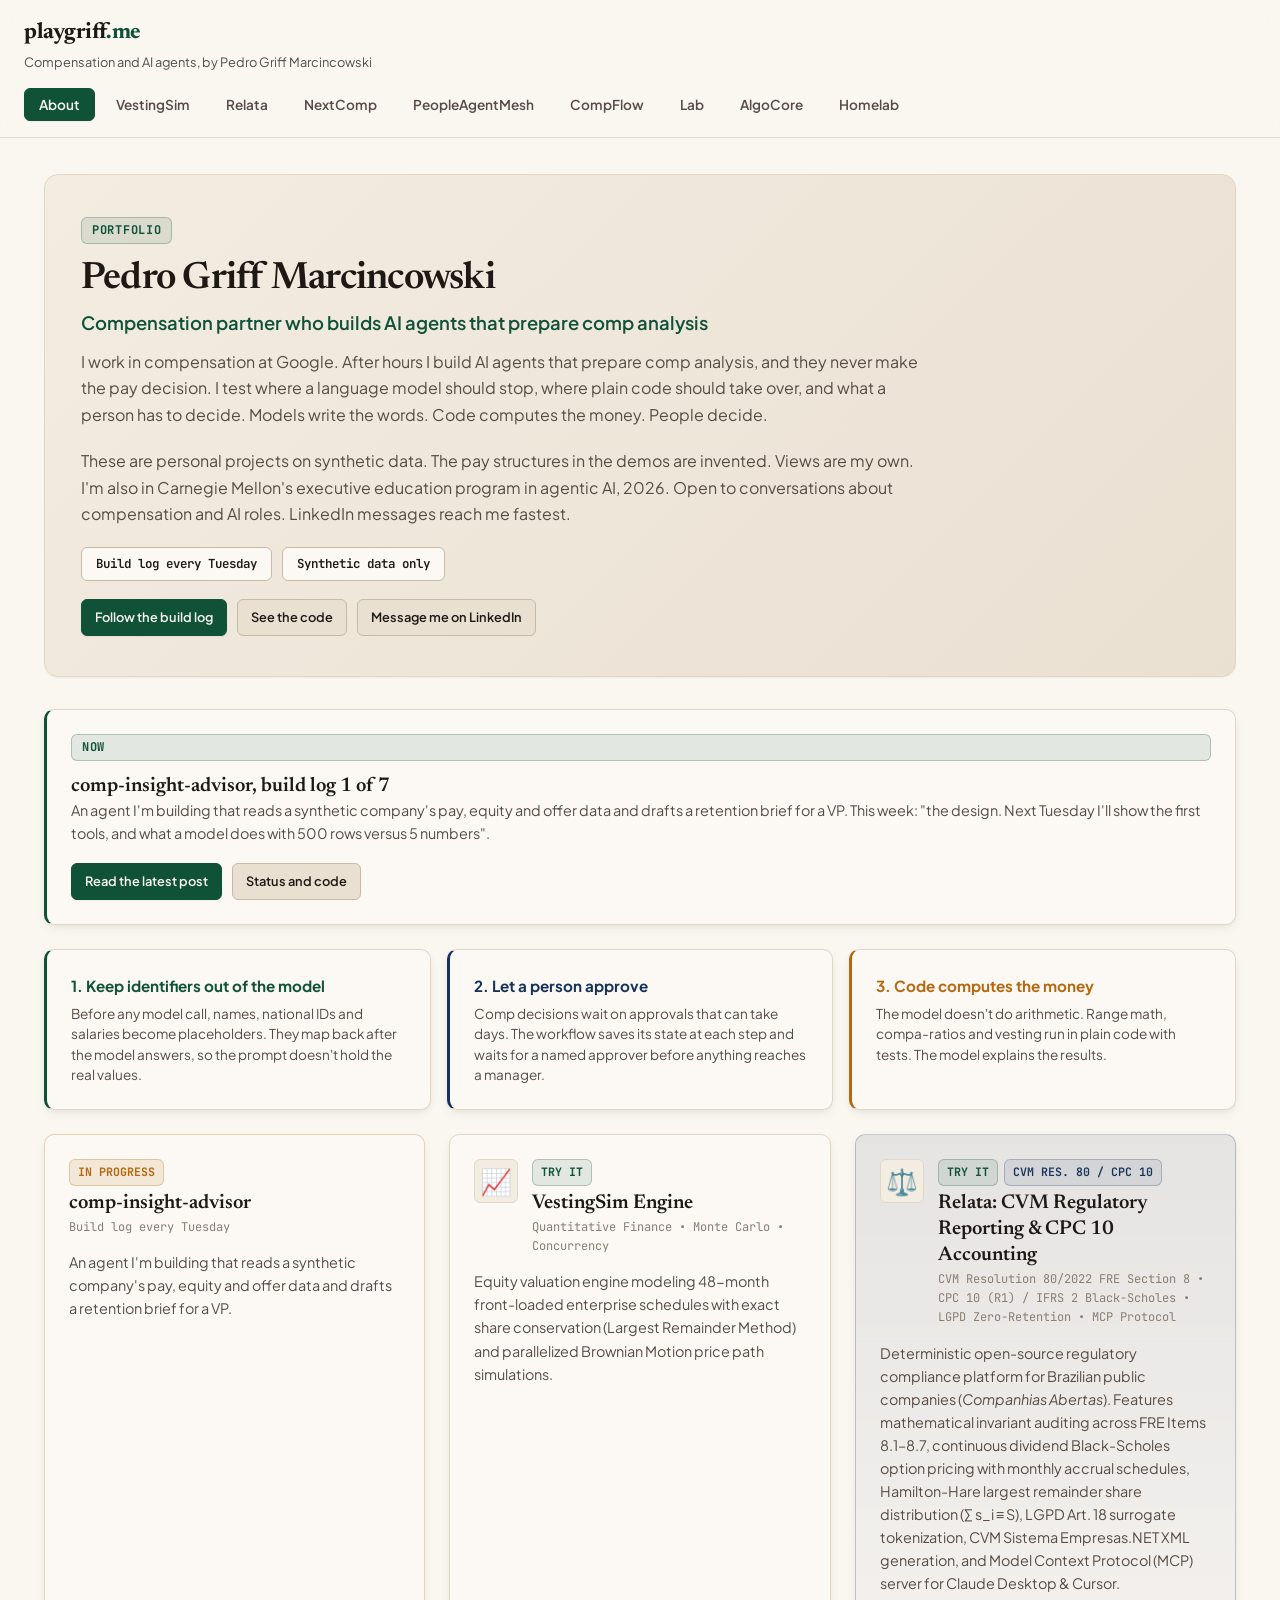
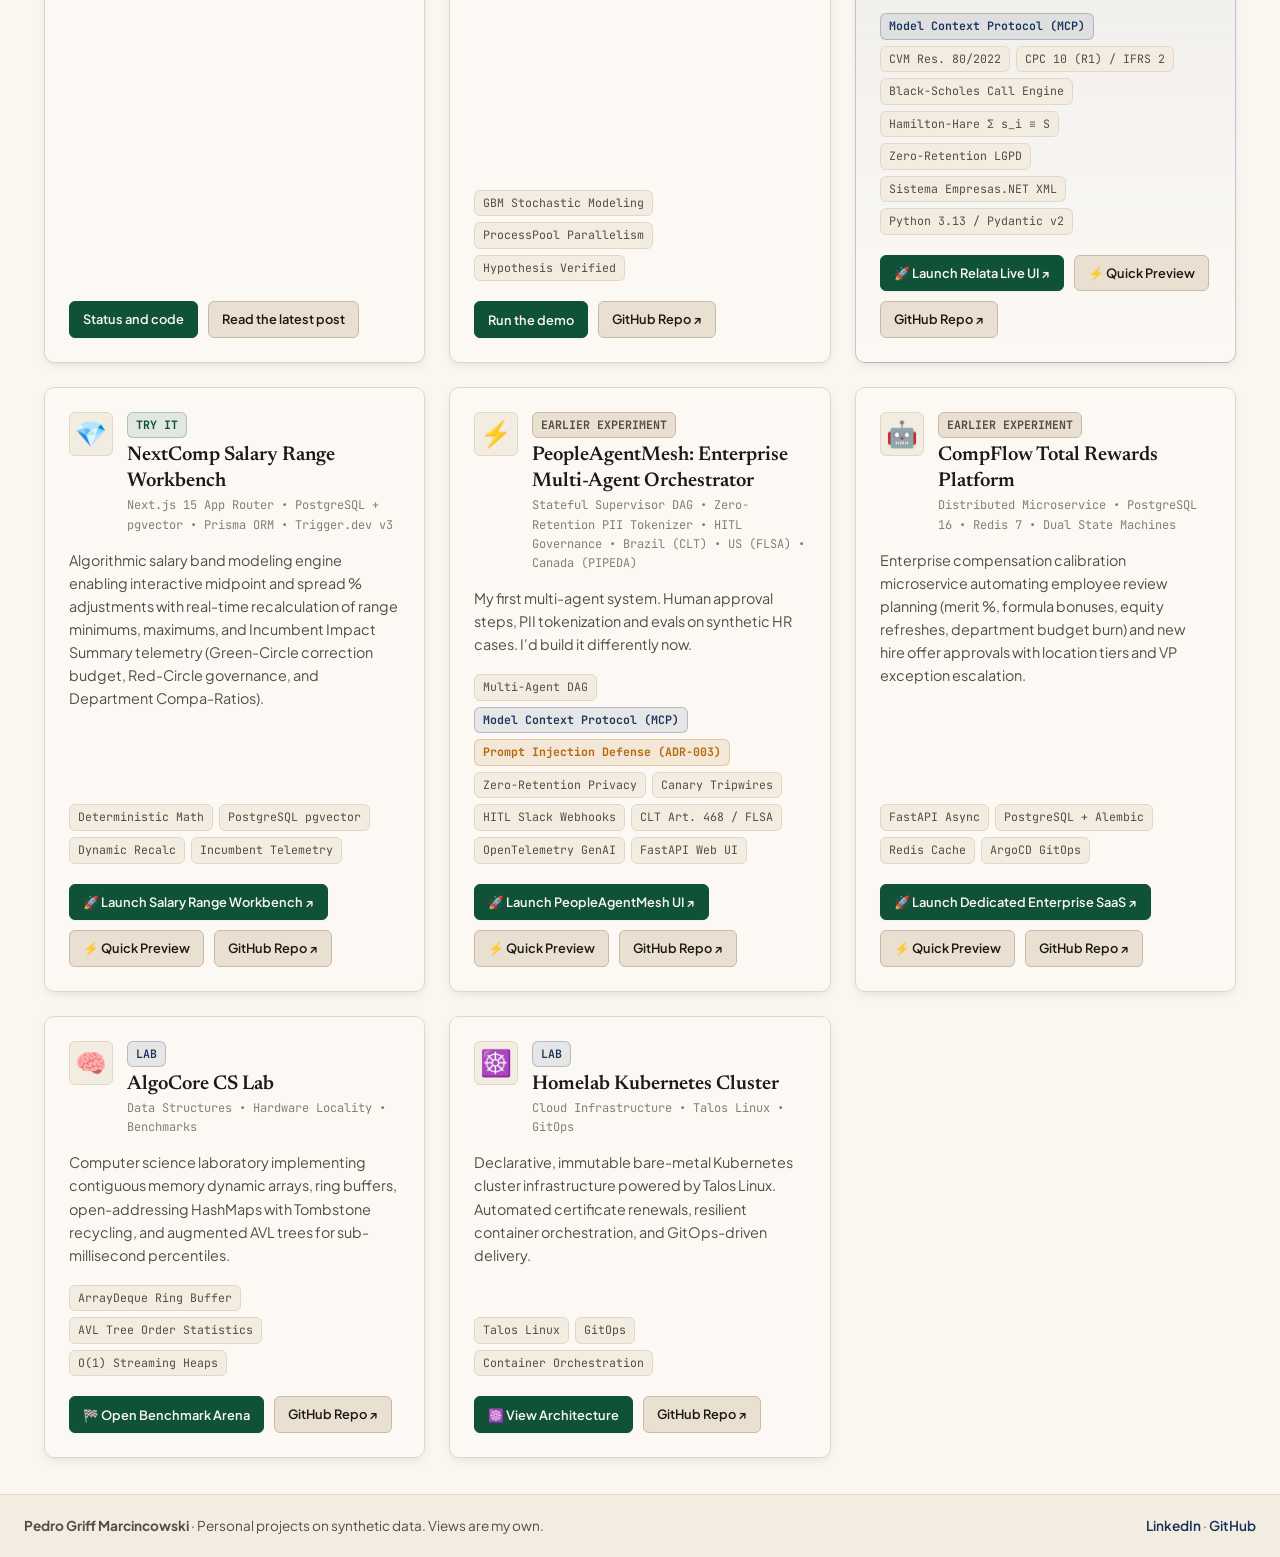
==== commit aecfbed6: "Update index.html" ====
--- a/index.html
+++ b/index.html
@@ -91,9 +91,9 @@
       <div class="system-card" style="margin: 24px 0; border-left: 3px solid var(--accent-emerald);">
         <div class="hero-tag">Now</div>
         <h3 class="sys-title">comp-insight-advisor, build log 1 of 7</h3>
-        <p class="sys-desc">An agent I'm building that reads a synthetic company's pay, equity and offer data and drafts a retention brief for a VP. This week: [fill: one line from the latest post].</p>
+        <p class="sys-desc">An agent I'm building that reads a synthetic company's pay, equity and offer data and drafts a retention brief for a VP. This week: "the design. Next Tuesday I'll show the first tools, and what a model does with 500 rows versus 5 numbers".</p>
         <div class="sys-actions">
-          <a href="[fill: LinkedIn post URL]" target="_blank" rel="noopener" class="btn btn-sm btn-primary">Read the latest post</a>
+          <a href="https://www.linkedin.com/feed/update/urn:li:activity:7515786546697117696/" target="_blank" rel="noopener" class="btn btn-sm btn-primary">Read the latest post</a>
           <a href="https://github.com/pedrogriff/comp-insight-advisor" target="_blank" rel="noopener" class="btn btn-sm btn-outline">Status and code</a>
         </div>
       </div>
@@ -137,7 +137,7 @@
           </p>
           <div class="sys-actions">
             <a href="https://github.com/pedrogriff/comp-insight-advisor" target="_blank" rel="noopener" class="btn btn-sm btn-primary">Status and code</a>
-            <a href="[fill: LinkedIn post URL]" target="_blank" rel="noopener" class="btn btn-sm btn-outline">Read the latest post</a>
+            <a href="https://www.linkedin.com/feed/update/urn:li:activity:7515786546697117696/" target="_blank" rel="noopener" class="btn btn-sm btn-outline">Read the latest post</a>
           </div>
         </div>
         <!-- Card: VestingSim Engine -->
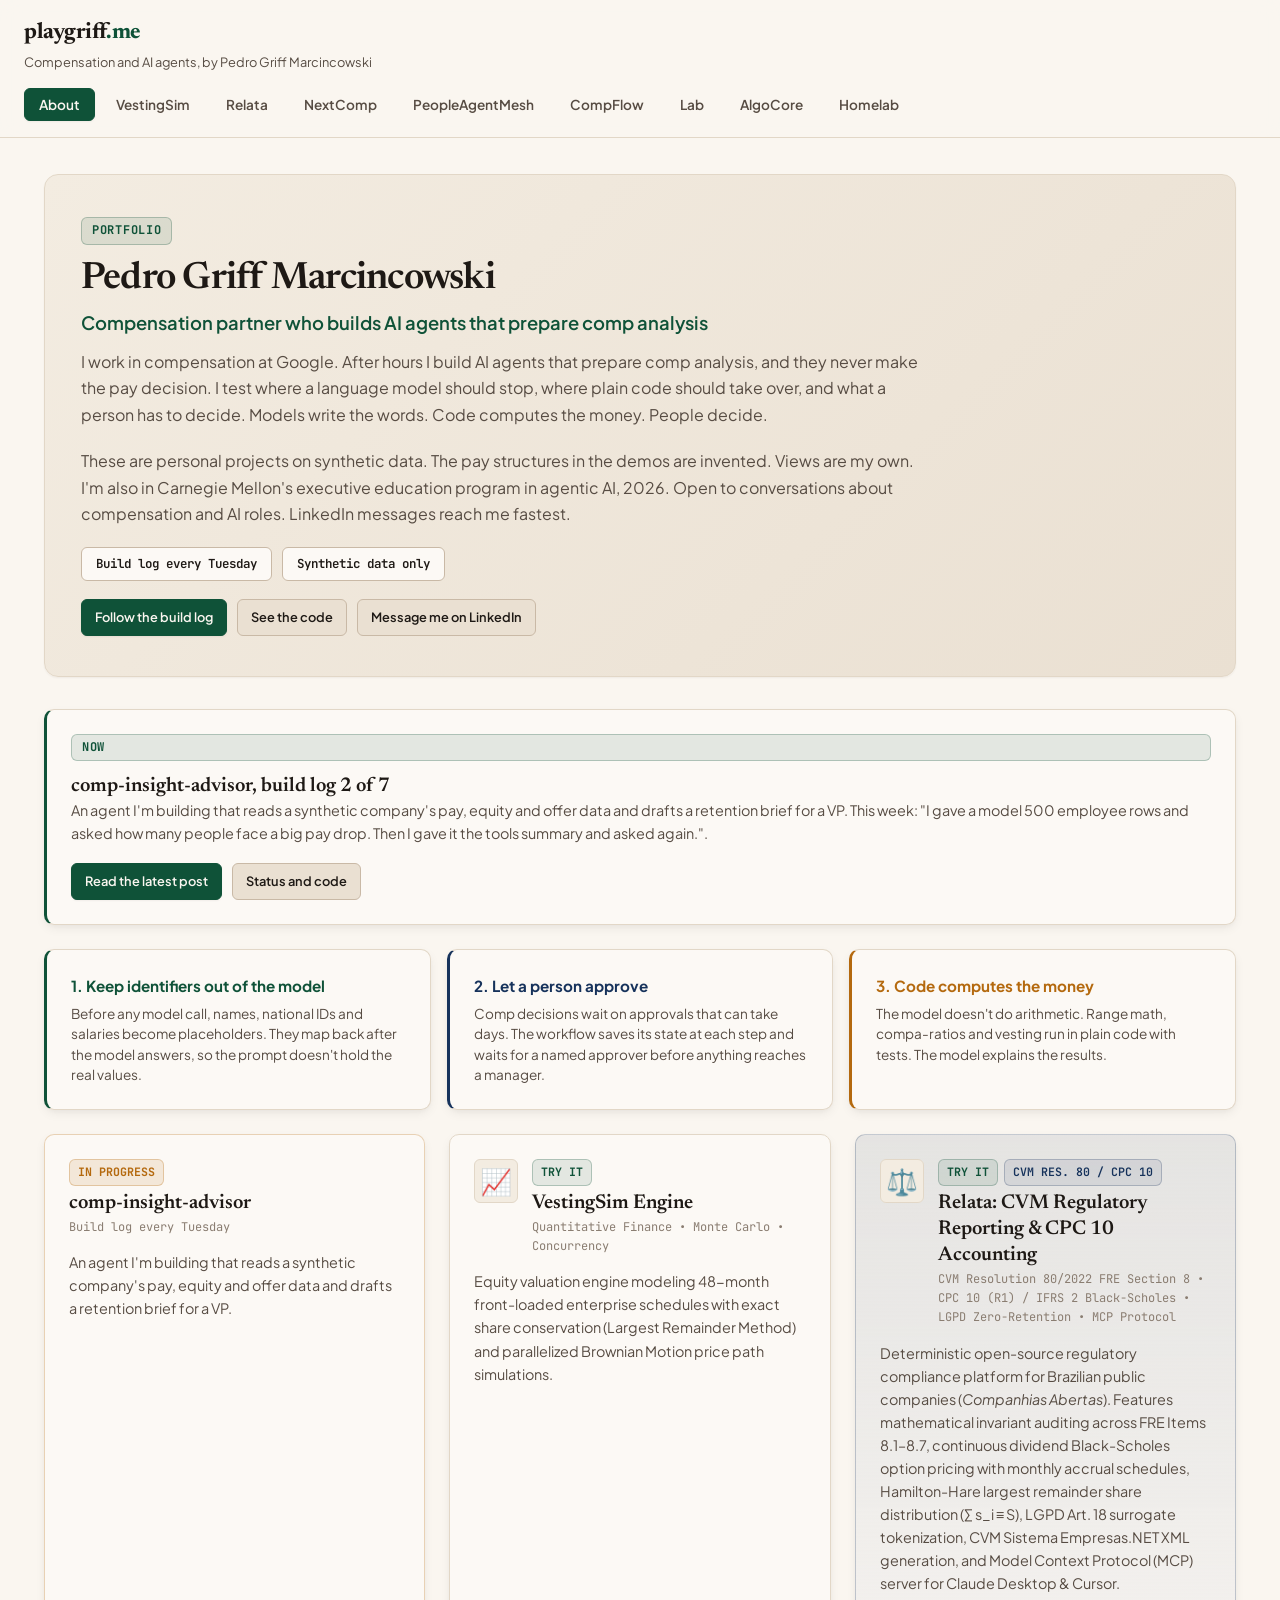
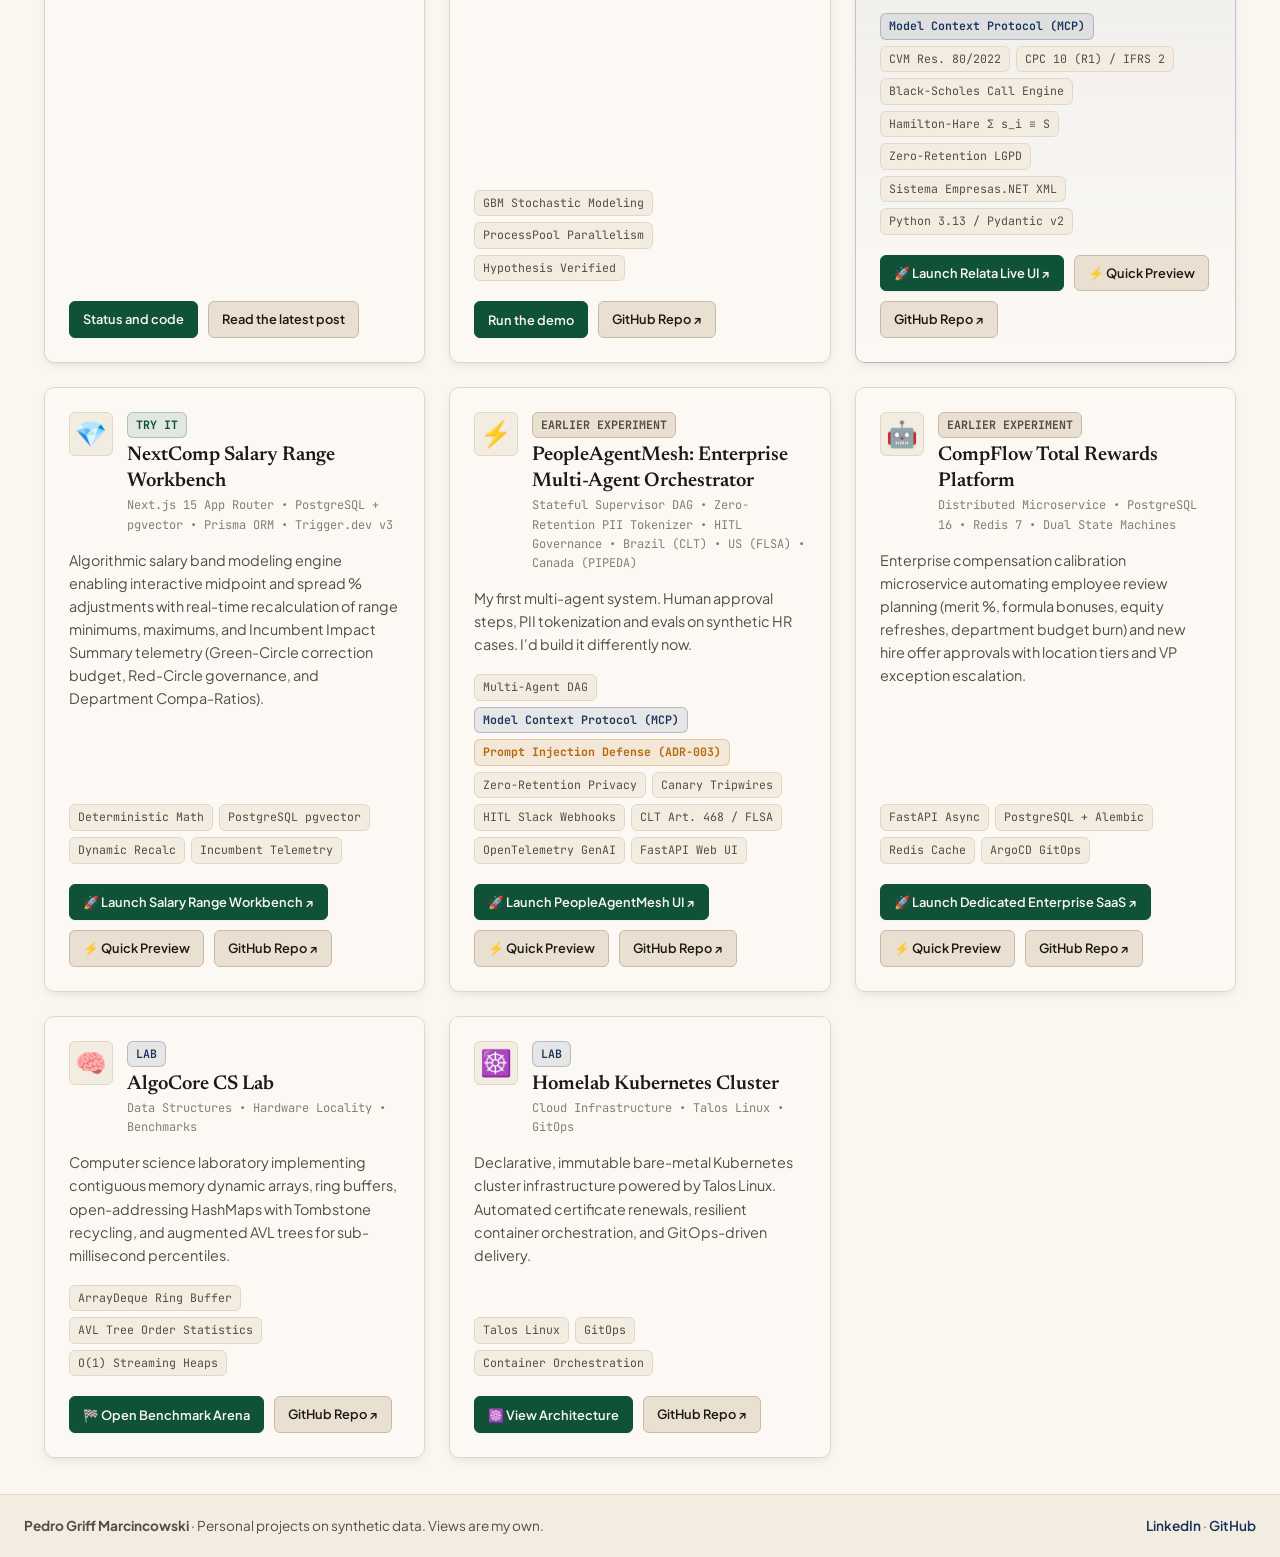
==== commit a841b72e: "Update index.html: adding desc to build log 2/7" ====
--- a/index.html
+++ b/index.html
@@ -90,10 +90,10 @@
 
       <div class="system-card" style="margin: 24px 0; border-left: 3px solid var(--accent-emerald);">
         <div class="hero-tag">Now</div>
-        <h3 class="sys-title">comp-insight-advisor, build log 1 of 7</h3>
-        <p class="sys-desc">An agent I'm building that reads a synthetic company's pay, equity and offer data and drafts a retention brief for a VP. This week: "the design. Next Tuesday I'll show the first tools, and what a model does with 500 rows versus 5 numbers".</p>
+        <h3 class="sys-title">comp-insight-advisor, build log 2 of 7</h3>
+        <p class="sys-desc">An agent I'm building that reads a synthetic company's pay, equity and offer data and drafts a retention brief for a VP. This week: "I gave a model 500 employee rows and asked how many people face a big pay drop. Then I gave it the tools summary and asked again.".</p>
         <div class="sys-actions">
-          <a href="https://www.linkedin.com/feed/update/urn:li:activity:7515786546697117696/" target="_blank" rel="noopener" class="btn btn-sm btn-primary">Read the latest post</a>
+          <a href="https://www.linkedin.com/feed/update/urn:li:activity:7518326192945430531/" target="_blank" rel="noopener" class="btn btn-sm btn-primary">Read the latest post</a>
           <a href="https://github.com/pedrogriff/comp-insight-advisor" target="_blank" rel="noopener" class="btn btn-sm btn-outline">Status and code</a>
         </div>
       </div>
@@ -137,7 +137,7 @@
           </p>
           <div class="sys-actions">
             <a href="https://github.com/pedrogriff/comp-insight-advisor" target="_blank" rel="noopener" class="btn btn-sm btn-primary">Status and code</a>
-            <a href="https://www.linkedin.com/feed/update/urn:li:activity:7515786546697117696/" target="_blank" rel="noopener" class="btn btn-sm btn-outline">Read the latest post</a>
+            <a href="https://www.linkedin.com/feed/update/urn:li:activity:7518326192945430531/" target="_blank" rel="noopener" class="btn btn-sm btn-outline">Read the latest post</a>
           </div>
         </div>
         <!-- Card: VestingSim Engine -->
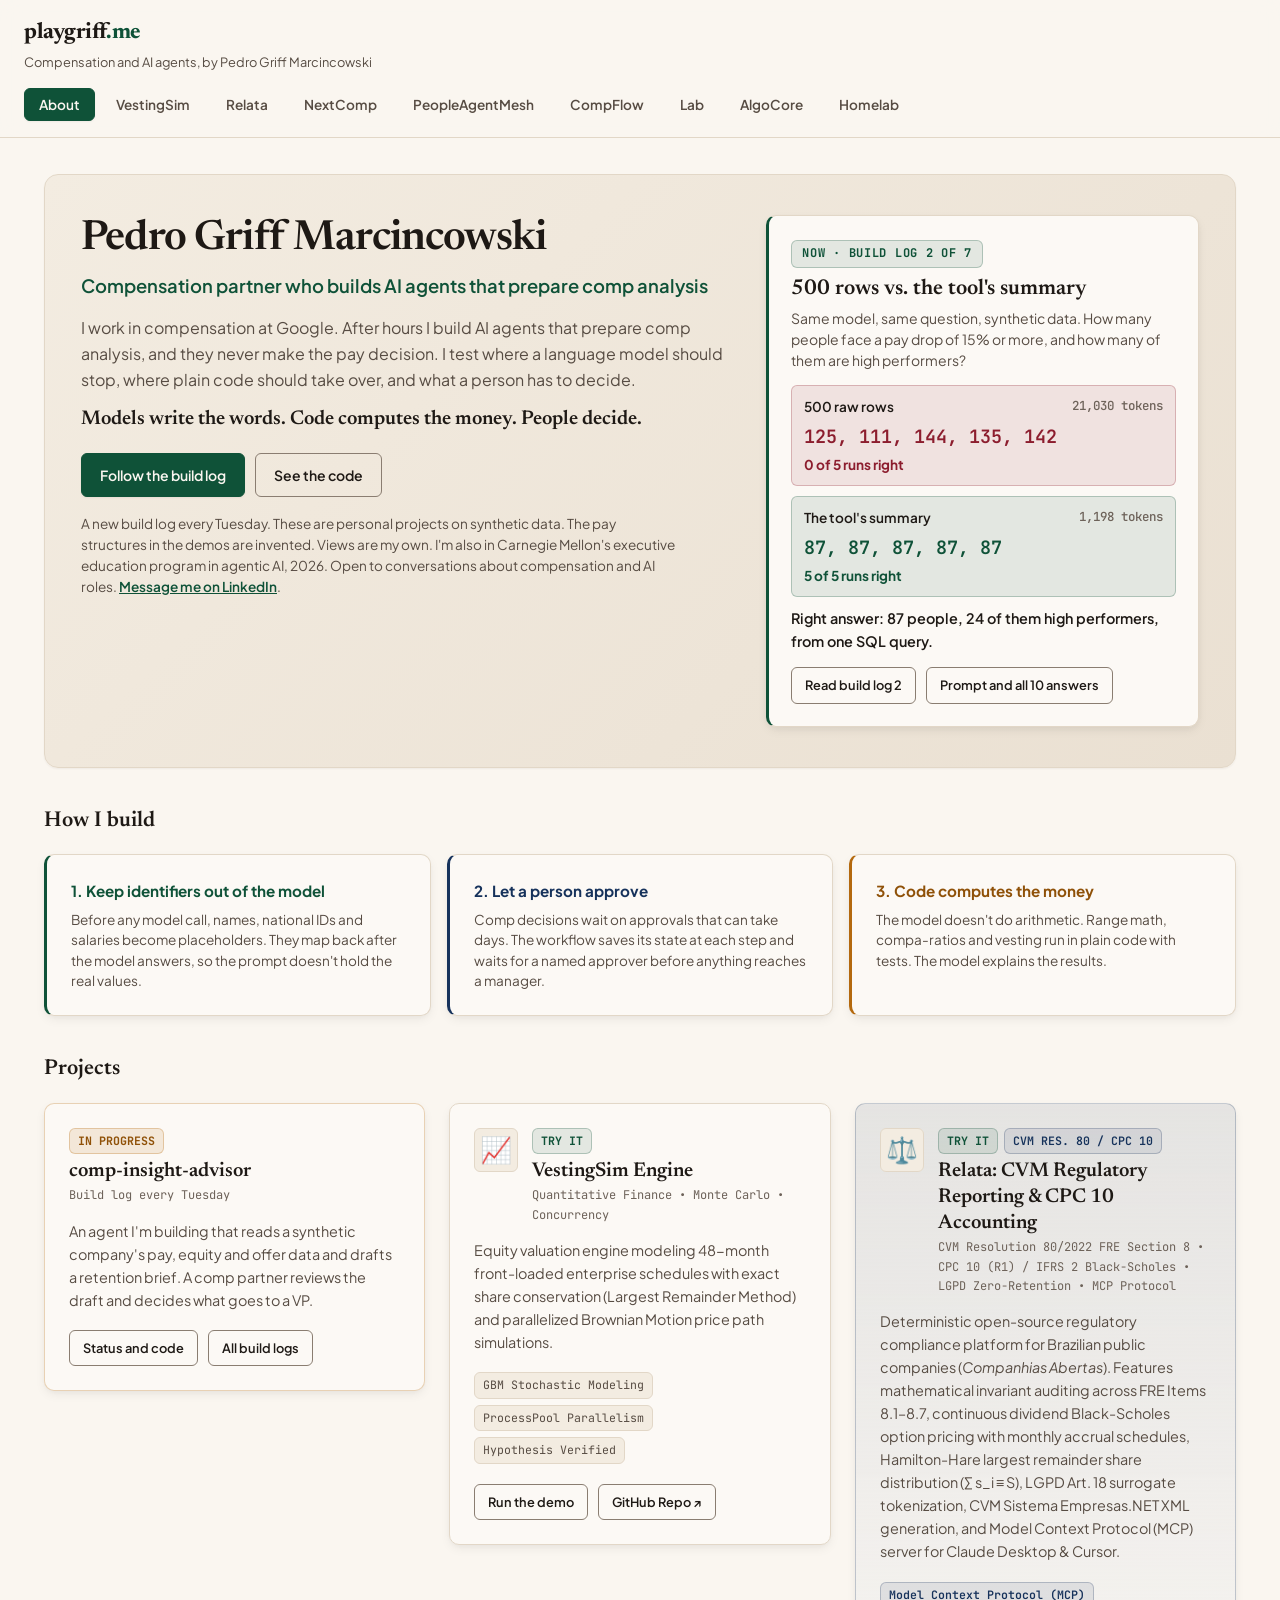
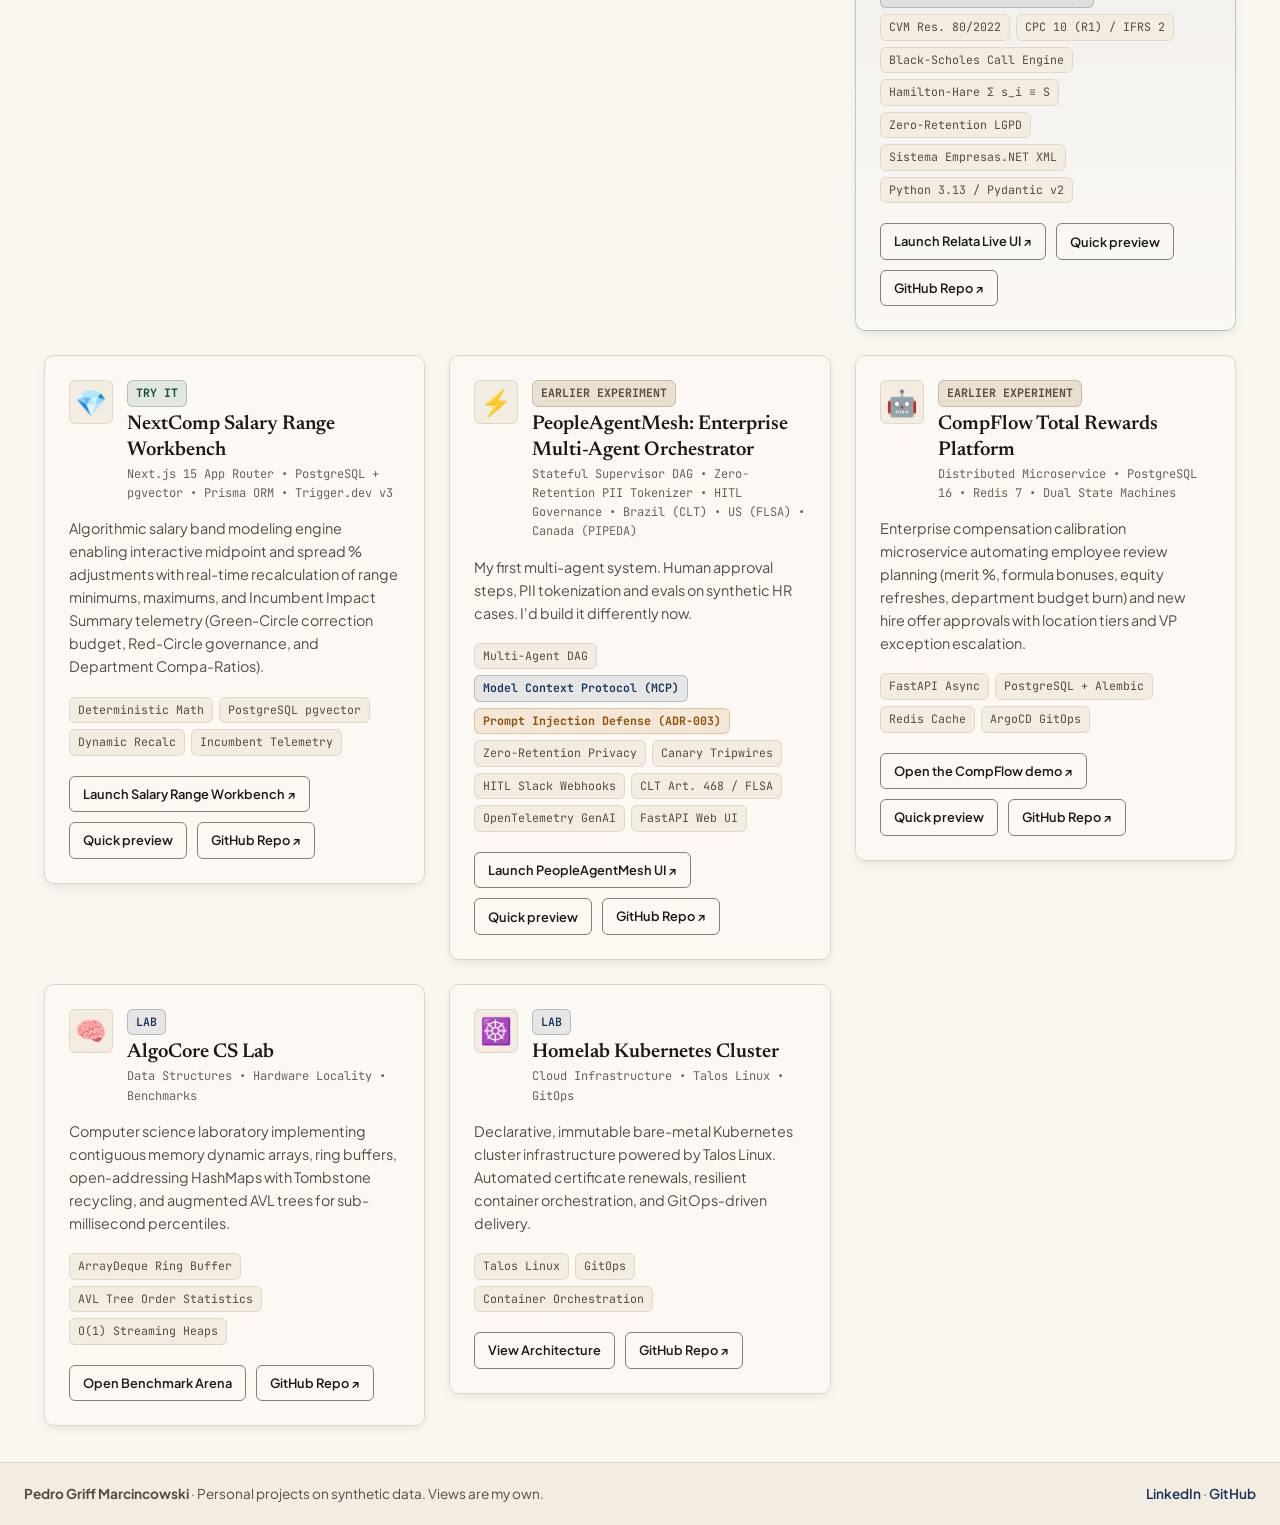
==== commit 001fcc8c: "feat(site): split hero with the Now card, phone header, contrast and buttons" ====
--- a/index.html
+++ b/index.html
@@ -42,7 +42,7 @@
     <div class="header-container">
       <div class="brand">
         <div>
-          <h1 class="brand-title">playgriff<span class="dot-me">.me</span></h1>
+          <p class="brand-title">playgriff<span class="dot-me">.me</span></p>
           <p class="brand-subtitle">Compensation and AI agents, by Pedro Griff Marcincowski</p>
         </div>
       </div>
@@ -64,62 +64,69 @@
     
     <!-- ─── TAB: OVERVIEW (ALL SYSTEMS) ──────────────────────── -->
     <section class="tab-pane active" id="tab-all">
-      <div class="hero-section">
-        <div class="hero-tag">Portfolio</div>
-        <h2 class="hero-title">Pedro Griff Marcincowski</h2>
-        <p class="hero-subtitle" style="font-size: 1.15rem; color: var(--accent-emerald); font-weight: 600; margin-top: -4px; margin-bottom: 12px;">
-          Compensation partner who builds AI agents that prepare comp analysis
-        </p>
-        <p class="hero-desc">
-          I work in compensation at Google. After hours I build AI agents that prepare comp analysis, and they never make the pay decision. I test where a language model should stop, where plain code should take over, and what a person has to decide. Models write the words. Code computes the money. People decide.
-        </p>
-        <p class="hero-desc">
-          These are personal projects on synthetic data. The pay structures in the demos are invented. Views are my own. I'm also in Carnegie Mellon's executive education program in agentic AI, 2026.
-          Open to conversations about compensation and AI roles. LinkedIn messages reach me fastest.
-        </p>
-        <div class="hero-stats">
-          <div class="stat-pill">Build log every Tuesday</div>
-          <div class="stat-pill">Synthetic data only</div>
-        </div>
-        <div style="margin-top: 18px; display: flex; gap: 10px; align-items: center; flex-wrap: wrap;">
-          <a href="https://www.linkedin.com/in/pedrogriff/" target="_blank" rel="me noopener" class="btn btn-sm btn-primary">Follow the build log</a>
-          <a href="https://github.com/pedrogriff/comp-insight-advisor" target="_blank" rel="noopener" class="btn btn-sm btn-outline">See the code</a>
-          <a href="https://www.linkedin.com/in/pedrogriff/" target="_blank" rel="noopener" class="btn btn-sm btn-outline">Message me on LinkedIn</a>
-        </div>
-      </div>
-
-      <div class="system-card" style="margin: 24px 0; border-left: 3px solid var(--accent-emerald);">
-        <div class="hero-tag">Now</div>
-        <h3 class="sys-title">comp-insight-advisor, build log 2 of 7</h3>
-        <p class="sys-desc">An agent I'm building that reads a synthetic company's pay, equity and offer data and drafts a retention brief for a VP. This week: "I gave a model 500 employee rows and asked how many people face a big pay drop. Then I gave it the tools summary and asked again.".</p>
-        <div class="sys-actions">
-          <a href="https://www.linkedin.com/feed/update/urn:li:activity:7518326192945430531/" target="_blank" rel="noopener" class="btn btn-sm btn-primary">Read the latest post</a>
-          <a href="https://github.com/pedrogriff/comp-insight-advisor" target="_blank" rel="noopener" class="btn btn-sm btn-outline">Status and code</a>
-        </div>
+      <div class="hero-section hero-split">
+        <div class="hero-main">
+          <h1 class="hero-title">Pedro Griff Marcincowski</h1>
+          <p class="hero-subtitle">Compensation partner who builds AI agents that prepare comp analysis</p>
+          <p class="hero-desc">
+            I work in compensation at Google. After hours I build AI agents that prepare comp analysis, and they never make the pay decision. I test where a language model should stop, where plain code should take over, and what a person has to decide.
+          </p>
+          <p class="hero-motto">Models write the words. Code computes the money. People decide.</p>
+          <div class="hero-actions">
+            <a href="https://www.linkedin.com/in/pedrogriff/" target="_blank" rel="me noopener" class="btn btn-primary">Follow the build log</a>
+            <a href="https://github.com/pedrogriff/comp-insight-advisor" target="_blank" rel="noopener" class="btn btn-outline">See the code</a>
+          </div>
+          <p class="hero-meta">
+            A new build log every Tuesday. These are personal projects on synthetic data. The pay structures in the demos are invented. Views are my own. I'm also in Carnegie Mellon's executive education program in agentic AI, 2026. Open to conversations about compensation and AI roles. <a href="https://www.linkedin.com/in/pedrogriff/" target="_blank" rel="noopener">Message me on LinkedIn</a>.
+          </p>
+        </div>
+
+        <aside class="proof-card" aria-labelledby="now-title">
+          <div class="hero-tag">Now &middot; build log 2 of 7</div>
+          <h2 class="proof-title" id="now-title">500 rows vs. the tool's summary</h2>
+          <p class="proof-q">Same model, same question, synthetic data. How many people face a pay drop of 15% or more, and how many of them are high performers?</p>
+          <div class="proof-row proof-bad">
+            <div class="proof-label">500 raw rows <span>21,030 tokens</span></div>
+            <div class="proof-nums">125, 111, 144, 135, 142</div>
+            <div class="proof-verdict">0 of 5 runs right</div>
+          </div>
+          <div class="proof-row proof-good">
+            <div class="proof-label">The tool's summary <span>1,198 tokens</span></div>
+            <div class="proof-nums">87, 87, 87, 87, 87</div>
+            <div class="proof-verdict">5 of 5 runs right</div>
+          </div>
+          <p class="proof-answer">Right answer: 87 people, 24 of them high performers, from one SQL query.</p>
+          <div class="sys-actions">
+            <a href="https://www.linkedin.com/feed/update/urn:li:activity:7518326192945430531/" target="_blank" rel="noopener" class="btn btn-sm btn-outline">Read build log 2</a>
+            <a href="https://github.com/pedrogriff/comp-insight-advisor/tree/main/experiments/rows_vs_summary" target="_blank" rel="noopener" class="btn btn-sm btn-outline">Prompt and all 10 answers</a>
+          </div>
+        </aside>
       </div>
 
       <!-- Technical Thesis: Why Agentic HR Requires Systems Rigor -->
-      <div class="philosophy-grid" style="display: grid; grid-template-columns: repeat(auto-fit, minmax(300px, 1fr)); gap: 16px; margin: 24px 0;">
+      <h2 class="section-title">How I build</h2>
+      <div class="philosophy-grid" style="display: grid; grid-template-columns: repeat(auto-fit, minmax(300px, 1fr)); gap: 16px; margin: 0 0 8px;">
         <div class="system-card" style="border-left: 3px solid var(--accent-emerald);">
-          <h4 style="color: var(--accent-emerald); font-size: 0.95rem; margin-bottom: 6px;">1. Keep identifiers out of the model</h4>
+          <h3 style="color: var(--accent-emerald); font-size: 0.95rem; margin-bottom: 6px;">1. Keep identifiers out of the model</h3>
           <p style="font-size: 0.85rem; color: var(--text-secondary); line-height: 1.5;">
             Before any model call, names, national IDs and salaries become placeholders. They map back after the model answers, so the prompt doesn't hold the real values.
           </p>
         </div>
         <div class="system-card" style="border-left: 3px solid var(--accent-blue);">
-          <h4 style="color: var(--accent-blue); font-size: 0.95rem; margin-bottom: 6px;">2. Let a person approve</h4>
+          <h3 style="color: var(--accent-blue); font-size: 0.95rem; margin-bottom: 6px;">2. Let a person approve</h3>
           <p style="font-size: 0.85rem; color: var(--text-secondary); line-height: 1.5;">
             Comp decisions wait on approvals that can take days. The workflow saves its state at each step and waits for a named approver before anything reaches a manager.
           </p>
         </div>
         <div class="system-card" style="border-left: 3px solid var(--accent-amber);">
-          <h4 style="color: var(--accent-amber); font-size: 0.95rem; margin-bottom: 6px;">3. Code computes the money</h4>
+          <h3 style="color: var(--jewel-amber-hover); font-size: 0.95rem; margin-bottom: 6px;">3. Code computes the money</h3>
           <p style="font-size: 0.85rem; color: var(--text-secondary); line-height: 1.5;">
             The model doesn't do arithmetic. Range math, compa-ratios and vesting run in plain code with tests. The model explains the results.
           </p>
         </div>
       </div>
 
+      <h2 class="section-title">Projects</h2>
       <div class="systems-grid">
         <!-- Card: comp-insight-advisor -->
         <div class="system-card" style="border-color: var(--jewel-amber-border);">
@@ -133,11 +140,11 @@
             </div>
           </div>
           <p class="sys-desc">
-            An agent I'm building that reads a synthetic company's pay, equity and offer data and drafts a retention brief for a VP.
+            An agent I'm building that reads a synthetic company's pay, equity and offer data and drafts a retention brief. A comp partner reviews the draft and decides what goes to a VP.
           </p>
           <div class="sys-actions">
-            <a href="https://github.com/pedrogriff/comp-insight-advisor" target="_blank" rel="noopener" class="btn btn-sm btn-primary">Status and code</a>
-            <a href="https://www.linkedin.com/feed/update/urn:li:activity:7518326192945430531/" target="_blank" rel="noopener" class="btn btn-sm btn-outline">Read the latest post</a>
+            <a href="https://github.com/pedrogriff/comp-insight-advisor" target="_blank" rel="noopener" class="btn btn-sm btn-outline">Status and code</a>
+            <a href="https://github.com/pedrogriff/comp-insight-advisor#build-log" target="_blank" rel="noopener" class="btn btn-sm btn-outline">All build logs</a>
           </div>
         </div>
         <!-- Card: VestingSim Engine -->
@@ -161,7 +168,7 @@
             <span class="tag">Hypothesis Verified</span>
           </div>
           <div class="sys-actions">
-            <button class="btn btn-sm btn-primary jump-tab-btn" data-target="tab-vestingsim">Run the demo</button>
+            <button class="btn btn-sm btn-outline jump-tab-btn" data-target="tab-vestingsim">Run the demo</button>
             <a href="https://github.com/pedrogriff/vesting-sim-engine" target="_blank" rel="noopener" class="btn btn-sm btn-outline">GitHub Repo ↗</a>
           </div>
         </div>
@@ -193,8 +200,8 @@
             <span class="tag">Python 3.13 / Pydantic v2</span>
           </div>
           <div class="sys-actions">
-            <a href="relata/" class="btn btn-sm btn-primary">🚀 Launch Relata Live UI ↗</a>
-            <button class="btn btn-sm btn-outline jump-tab-btn" data-target="tab-relata">⚡ Quick Preview</button>
+            <a href="relata/" class="btn btn-sm btn-outline">Launch Relata Live UI ↗</a>
+            <button class="btn btn-sm btn-outline jump-tab-btn" data-target="tab-relata">Quick preview</button>
             <a href="https://github.com/pedrogriff/relata" target="_blank" rel="noopener" class="btn btn-sm btn-outline">GitHub Repo ↗</a>
           </div>
         </div>
@@ -221,8 +228,8 @@
             <span class="tag">Incumbent Telemetry</span>
           </div>
           <div class="sys-actions">
-            <a href="nextcomp/" class="btn btn-sm btn-primary">🚀 Launch Salary Range Workbench ↗</a>
-            <button class="btn btn-sm btn-outline jump-tab-btn" data-target="tab-nextcomp">⚡ Quick Preview</button>
+            <a href="nextcomp/" class="btn btn-sm btn-outline">Launch Salary Range Workbench ↗</a>
+            <button class="btn btn-sm btn-outline jump-tab-btn" data-target="tab-nextcomp">Quick preview</button>
             <a href="https://github.com/pedrogriff/nextcomp" target="_blank" rel="noopener" class="btn btn-sm btn-outline">GitHub Repo ↗</a>
           </div>
         </div>
@@ -254,8 +261,8 @@
             <span class="tag">FastAPI Web UI</span>
           </div>
           <div class="sys-actions">
-            <a href="people-agent-mesh/" class="btn btn-sm btn-primary">🚀 Launch PeopleAgentMesh UI ↗</a>
-            <button class="btn btn-sm btn-outline jump-tab-btn" data-target="tab-peoplemesh">⚡ Quick Preview</button>
+            <a href="people-agent-mesh/" class="btn btn-sm btn-outline">Launch PeopleAgentMesh UI ↗</a>
+            <button class="btn btn-sm btn-outline jump-tab-btn" data-target="tab-peoplemesh">Quick preview</button>
             <a href="https://github.com/pedrogriff/people-agent-mesh" target="_blank" rel="noopener" class="btn btn-sm btn-outline">GitHub Repo ↗</a>
           </div>
         </div>
@@ -282,8 +289,8 @@
             <span class="tag">ArgoCD GitOps</span>
           </div>
           <div class="sys-actions">
-            <a href="compflow/" class="btn btn-sm btn-primary">🚀 Launch Dedicated Enterprise SaaS ↗</a>
-            <button class="btn btn-sm btn-outline jump-tab-btn" data-target="tab-compflow">⚡ Quick Preview</button>
+            <a href="compflow/" class="btn btn-sm btn-outline">Open the CompFlow demo ↗</a>
+            <button class="btn btn-sm btn-outline jump-tab-btn" data-target="tab-compflow">Quick preview</button>
             <a href="https://github.com/pedrogriff/comp-flow-platform" target="_blank" rel="noopener" class="btn btn-sm btn-outline">GitHub Repo ↗</a>
           </div>
         </div>
@@ -310,7 +317,7 @@
             <span class="tag">O(1) Streaming Heaps</span>
           </div>
           <div class="sys-actions">
-            <button class="btn btn-sm btn-primary jump-tab-btn" data-target="tab-algocore">🏁 Open Benchmark Arena</button>
+            <button class="btn btn-sm btn-outline jump-tab-btn" data-target="tab-algocore">Open Benchmark Arena</button>
             <a href="https://github.com/pedrogriff/algocore-ds" target="_blank" rel="noopener" class="btn btn-sm btn-outline">GitHub Repo ↗</a>
           </div>
         </div>
@@ -336,7 +343,7 @@
             <span class="tag">Container Orchestration</span>
           </div>
           <div class="sys-actions">
-            <button class="btn btn-sm btn-primary jump-tab-btn" data-target="tab-k8s">☸️ View Architecture</button>
+            <button class="btn btn-sm btn-outline jump-tab-btn" data-target="tab-k8s">View Architecture</button>
             <a href="https://github.com/pedrogriff/homelab-k8s-talos" target="_blank" rel="noopener" class="btn btn-sm btn-outline">GitHub Repo ↗</a>
           </div>
         </div>
@@ -364,6 +371,7 @@
           height="880px" 
           frameborder="0"
           title="PeopleAgentMesh Live Platform"
+          loading="lazy"
           style="display: block; border: none;">
         </iframe>
       </div>
@@ -390,6 +398,7 @@
           height="920px" 
           frameborder="0"
           title="Relata Live Regulatory Workbench"
+          loading="lazy"
           style="display: block; border: none;">
         </iframe>
       </div>
--- a/style.css
+++ b/style.css
@@ -21,12 +21,13 @@
   /* Warm Espresso Typography */
   --text-primary: #1E1915;
   --text-secondary: #574C43;
-  --text-muted: #8A7D71;
+  --text-muted: #6D6259;
   --text-on-jewel: #FAF6F0;
 
   /* Cashmere Hairlines & Borders */
   --border-subtle: #E2D7C7;
   --border-strong: #C9B9A6;
+  --border-control: #8A7D71;
   --border-focus: #0F5238;
   --border-active: #0F5238;
 
@@ -375,7 +376,7 @@
 
 .tag-amber {
   background-color: var(--jewel-amber-subtle);
-  color: var(--jewel-amber);
+  color: var(--jewel-amber-hover);
   border-color: var(--jewel-amber-border);
   font-weight: 700;
 }
@@ -592,8 +593,8 @@
 }
 
 .btn-outline {
-  background-color: var(--bg-surface-2);
-  border: 1px solid var(--border-strong);
+  background-color: transparent;
+  border: 1px solid var(--border-control);
   color: var(--text-primary);
 }
 
@@ -1197,3 +1198,232 @@
 .footer-links a:hover {
   text-decoration: underline;
 }
+
+/* Prompt 23, Oct 20, 2026: split hero with the Now card, section titles, phone header */
+.hero-split {
+  display: grid;
+  grid-template-columns: minmax(0, 3fr) minmax(0, 2fr);
+  gap: 36px;
+  align-items: start;
+}
+
+.hero-split .hero-title {
+  font-size: 2.6rem;
+  margin-bottom: 8px;
+  text-wrap: balance;
+}
+
+.hero-split .hero-desc {
+  max-width: 60ch;
+  margin-bottom: 12px;
+  text-wrap: pretty;
+}
+
+.hero-motto {
+  font-family: var(--font-display);
+  font-size: 1.25rem;
+  font-weight: 600;
+  line-height: 1.35;
+  color: var(--text-primary);
+  margin-bottom: 20px;
+  text-wrap: balance;
+}
+
+.hero-actions {
+  display: flex;
+  gap: 10px;
+  flex-wrap: wrap;
+  margin-bottom: 16px;
+}
+
+.hero-meta {
+  font-size: 0.85rem;
+  line-height: 1.55;
+  color: var(--text-secondary);
+  max-width: 60ch;
+  text-wrap: pretty;
+}
+
+.hero-meta a {
+  color: var(--jewel-emerald);
+  font-weight: 600;
+}
+
+.proof-card {
+  background-color: var(--bg-elevated);
+  border: 1px solid var(--border-subtle);
+  border-left: 3px solid var(--jewel-emerald);
+  border-radius: var(--radius-md);
+  padding: 22px;
+  box-shadow: var(--shadow-md);
+}
+
+.proof-card .hero-tag {
+  margin-bottom: 8px;
+}
+
+.proof-title {
+  font-family: var(--font-display);
+  font-size: 1.35rem;
+  font-weight: 600;
+  line-height: 1.25;
+  color: var(--text-primary);
+  margin-bottom: 6px;
+  text-wrap: balance;
+}
+
+.proof-q {
+  font-size: 0.875rem;
+  line-height: 1.5;
+  color: var(--text-secondary);
+  margin-bottom: 14px;
+}
+
+.proof-row {
+  border: 1px solid var(--border-subtle);
+  border-radius: var(--radius-sm);
+  padding: 10px 12px;
+  margin-bottom: 10px;
+}
+
+.proof-label {
+  display: flex;
+  justify-content: space-between;
+  gap: 8px;
+  font-size: 0.85rem;
+  font-weight: 600;
+  color: var(--text-primary);
+}
+
+.proof-label span {
+  font-family: var(--font-mono);
+  font-size: 0.78rem;
+  font-weight: 500;
+  color: var(--text-muted);
+}
+
+.proof-nums {
+  font-family: var(--font-mono);
+  font-size: 1.15rem;
+  font-weight: 600;
+  font-variant-numeric: tabular-nums;
+  margin: 4px 0 2px;
+}
+
+.proof-verdict {
+  font-size: 0.85rem;
+  font-weight: 700;
+}
+
+.proof-bad {
+  background-color: var(--jewel-ruby-subtle);
+  border-color: var(--jewel-ruby-border);
+}
+
+.proof-bad .proof-nums,
+.proof-bad .proof-verdict {
+  color: var(--jewel-ruby);
+}
+
+.proof-good {
+  background-color: var(--jewel-emerald-subtle);
+  border-color: var(--jewel-emerald-border);
+}
+
+.proof-good .proof-nums,
+.proof-good .proof-verdict {
+  color: var(--jewel-emerald);
+}
+
+.proof-answer {
+  font-size: 0.9rem;
+  font-weight: 600;
+  color: var(--text-primary);
+  margin: 6px 0 14px;
+}
+
+.section-title {
+  font-family: var(--font-display);
+  font-size: 1.35rem;
+  font-weight: 600;
+  color: var(--text-primary);
+  margin: 36px 0 16px;
+}
+
+#tab-all .systems-grid {
+  align-items: start;
+}
+
+@media (max-width: 900px) {
+  .hero-split {
+    grid-template-columns: 1fr;
+    gap: 24px;
+  }
+}
+
+@media (max-width: 720px) {
+  .app-header {
+    padding: 10px 16px;
+  }
+
+  .header-container {
+    gap: 8px;
+  }
+
+  .brand-subtitle {
+    display: none;
+  }
+
+  .nav-tabs {
+    flex-wrap: nowrap;
+    overflow-x: auto;
+    scrollbar-width: none;
+    width: 100%;
+  }
+
+  .nav-tabs::-webkit-scrollbar {
+    display: none;
+  }
+
+  .nav-btn {
+    flex: 0 0 auto;
+  }
+
+  .main-content {
+    padding: 16px 12px;
+  }
+
+  .hero-section {
+    padding: 22px 18px;
+  }
+
+  .hero-split .hero-title {
+    font-size: 1.9rem;
+  }
+
+  .hero-subtitle {
+    font-size: 1.05rem;
+  }
+
+  .proof-nums {
+    font-size: 1.05rem;
+  }
+
+  .section-title {
+    margin-top: 28px;
+  }
+}
+
+@media (prefers-reduced-motion: reduce) {
+  .tab-pane {
+    animation: none;
+  }
+
+  .system-card {
+    transition: none;
+  }
+
+  .system-card:hover {
+    transform: none;
+  }
+}
